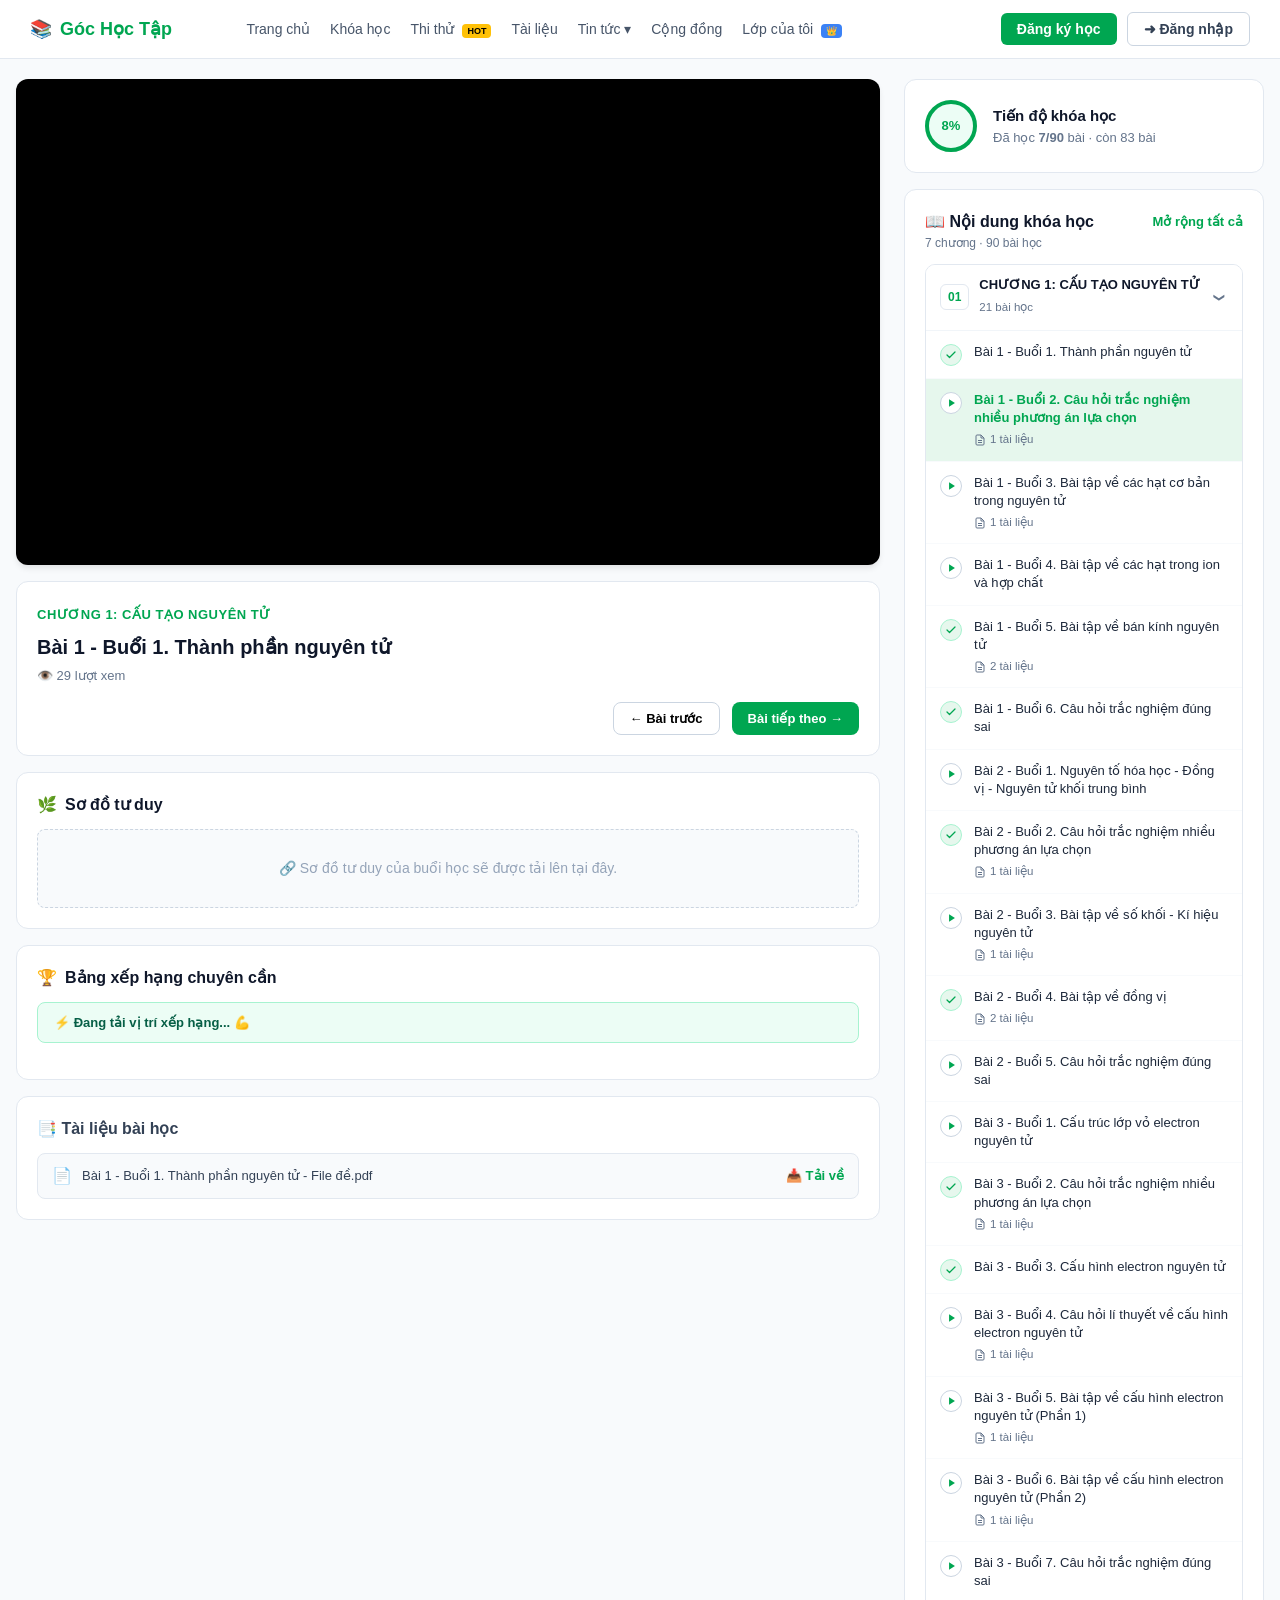
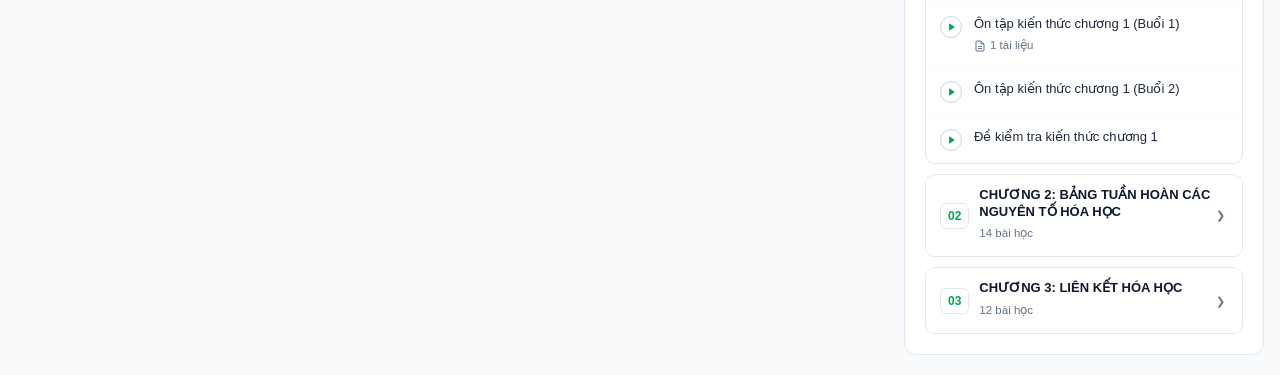
==== index.html @ cf43c058 "Update index.html" ====
<!DOCTYPE html>
<html lang="vi">
<head>
    <meta charset="UTF-8">
    <meta name="viewport" content="width=device-width, initial-scale=1.0">
    <title>Góc Học Tập Cá Nhân</title>
    <link rel="stylesheet" href="style.css">
</head>
<body>

    <!-- Header Navbar -->
    <header class="navbar">
        <div class="logo">
            <span class="logo-icon">📚</span>
            <span class="logo-text">Góc Học Tập</span>
            <span id="admin-badge" class="badge badge-hot" style="display: none; margin-left: 8px;">ADMIN</span>
        </div>

        <nav class="nav-links">
            <a href="#">Trang chủ</a>
            <a href="#">Khóa học</a>
            <a href="#" class="has-badge">Thi thử <span class="badge badge-hot">HOT</span></a>
            <a href="#">Tài liệu</a>
            <a href="#">Tin tức ▾</a>
            <a href="#">Cộng đồng</a>
            <a href="#" class="has-badge">Lớp của tôi <span class="badge badge-vip">👑</span></a>
        </nav>

        <div id="user-display" style="font-weight: bold; color: #00a651; margin-right: 10px;"></div>

        <div id="auth-btns" class="auth-buttons">
            <button class="btn btn-primary" onclick="openModal('register')">Đăng ký học</button>
            <button class="btn btn-outline" onclick="openModal('login')">➜ Đăng nhập</button>
        </div>
        <button id="logout-btn" class="btn btn-outline" style="display: none;" onclick="logout()">Đăng xuất</button>
    </header>

    <!-- Main Content Layout -->
    <main class="course-container">
        <!-- Cột Trái: Video, Sơ Đồ Tư Duy & Bảng Xếp Hạng -->
        <section class="left-content">
            <div class="video-wrapper">
                <iframe id="main-player" 
                        src="https://www.youtube.com/embed/rBUEpdM8z9k?enablejsapi=1" 
                        frameborder="0" 
                        allow="accelerometer; autoplay; clipboard-write; encrypted-media; gyroscope; picture-in-picture" 
                        allowfullscreen>
                </iframe>
            </div>

            <div class="lesson-header">
                <span class="chapter-tag" id="chapter-tag">CHƯƠNG 1: CẤU TẠO NGUYÊN TỬ</span>
                <h1 id="video-title">Bài 1 - Buổi 1. Thành phần nguyên tử</h1>
                <p class="view-count">👁️ 29 lượt xem</p>
                
                <div class="nav-buttons">
                    <button class="btn-nav btn-prev" onclick="prevLesson()">← Bài trước</button>
                    <button class="btn-nav btn-next" onclick="nextLesson()">Bài tiếp theo →</button>
                </div>
            </div>

            <!-- Khung Sơ Đồ Tư Duy -->
            <div class="card-section">
                <div class="card-title"><span class="icon">🌿</span> Sơ đồ tư duy</div>
                <div class="mindmap-placeholder">
                    <span class="node-icon">🔗</span> Sơ đồ tư duy của buổi học sẽ được tải lên tại đây.
                </div>
            </div>

            <!-- Khung Bảng Xếp Hạng Chuyên Cần -->
            <div class="card-section">
                <div class="card-title"><span class="icon">🏆</span> Bảng xếp hạng chuyên cần</div>
                
                <div class="user-rank-banner">
                    <span class="lightning">⚡</span> <span id="my-rank-text">Đang tải vị trí xếp hạng...</span> 💪
                </div>

                <div id="leaderboard-list" class="leaderboard-list">
                    <!-- Danh sách xếp hạng render động từ Firestore -->
                </div>
            </div>

            <!-- Khung Tài Liệu Bài Học -->
            <div class="document-card">
                <h3>📑 Tài liệu bài học</h3>
                <div class="doc-item">
                    <span class="doc-icon">📄</span>
                    <span id="doc-title" class="doc-name">Bài 1 - Buổi 1. Thành phần nguyên tử - File đề.pdf</span>
                    <a id="doc-link" href="#" class="btn-download" download>📥 Tải về</a>
                </div>
            </div>
        </section>

        <!-- Cột Phải: Tiến Độ & Nội Dung Khóa Học -->
        <aside class="right-sidebar">
            <div class="progress-card">
                <div class="circle-progress">
                    <span>8%</span>
                </div>
                <div class="progress-info">
                    <h4>Tiến độ khóa học</h4>
                    <p>Đã học <strong>7/90</strong> bài · còn 83 bài</p>
                </div>
            </div>

            <div class="playlist-card">
                <div class="playlist-header">
                    <h3>📖 Nội dung khóa học</h3>
                    <a href="#" class="expand-all">Mở rộng tất cả</a>
                </div>
                <span class="sub-info">7 chương · 90 bài học</span>

                <!-- CHƯƠNG 1 -->
                <details class="chapter-accordion" open>
                    <summary class="chapter-header">
                        <div class="chapter-badge">01</div>
                        <div class="chapter-info">
                            <h4>CHƯƠNG 1: CẤU TẠO NGUYÊN TỬ</h4>
                            <span>21 bài học</span>
                        </div>
                        <span class="arrow-icon"></span>
                    </summary>
                    <ul class="lesson-list">
                        <!-- Bài 1 -->
                        <li class="lesson-item completed" onclick="changeVideo('rBUEpdM8z9k', 'Bài 1 - Buổi 1. Thành phần nguyên tử', 'CHƯƠNG 1: CẤU TẠO NGUYÊN TỬ', 'tai-lieu-bai-1.pdf', this, 0)">
                            <div class="status-icon completed">
                                <svg viewBox="0 0 24 24" fill="none" stroke="currentColor" stroke-width="2.5" stroke-linecap="round" stroke-linejoin="round"><polyline points="20 6 9 17 4 12"></polyline></svg>
                            </div>
                            <div class="lesson-text">
                                <p class="lesson-title">Bài 1 - Buổi 1. Thành phần nguyên tử</p>
                            </div>
                        </li>

                        <li class="lesson-item active" onclick="changeVideo('ID_YOUTUBE_BAI_1_2', 'Bài 1 - Buổi 2. Câu hỏi trắc nghiệm nhiều phương án lựa chọn', 'CHƯƠNG 1: CẤU TẠO NGUYÊN TỬ', 'tai-lieu-bai-1-2.pdf', this, 1)">
                            <div class="status-icon play">
                                <svg viewBox="0 0 24 24" fill="currentColor"><polygon points="5,3 19,12 5,21"></polygon></svg>
                            </div>
                            <div class="lesson-text">
                                <p class="lesson-title">Bài 1 - Buổi 2. Câu hỏi trắc nghiệm nhiều phương án lựa chọn</p>
                                <span class="doc-count"><svg viewBox="0 0 24 24" fill="none" stroke="currentColor" stroke-width="2"><path d="M14 2H6a2 2 0 0 0-2 2v16a2 2 0 0 0 2 2h12a2 2 0 0 0 2-2V8z"></path><polyline points="14 2 14 8 20 8"></polyline><line x1="16" y1="13" x2="8" y2="13"></line><line x1="16" y1="17" x2="8" y2="17"></line></svg> 1 tài liệu</span>
                            </div>
                        </li>

                        <li class="lesson-item" onclick="changeVideo('ID_YOUTUBE_BAI_1_3', 'Bài 1 - Buổi 3. Bài tập về các hạt cơ bản trong nguyên tử', 'CHƯƠNG 1: CẤU TẠO NGUYÊN TỬ', 'tai-lieu-bai-1-3.pdf', this, 2)">
                            <div class="status-icon play">
                                <svg viewBox="0 0 24 24" fill="currentColor"><polygon points="5,3 19,12 5,21"></polygon></svg>
                            </div>
                            <div class="lesson-text">
                                <p class="lesson-title">Bài 1 - Buổi 3. Bài tập về các hạt cơ bản trong nguyên tử</p>
                                <span class="doc-count"><svg viewBox="0 0 24 24" fill="none" stroke="currentColor" stroke-width="2"><path d="M14 2H6a2 2 0 0 0-2 2v16a2 2 0 0 0 2 2h12a2 2 0 0 0 2-2V8z"></path><polyline points="14 2 14 8 20 8"></polyline><line x1="16" y1="13" x2="8" y2="13"></line><line x1="16" y1="17" x2="8" y2="17"></line></svg> 1 tài liệu</span>
                            </div>
                        </li>

                        <li class="lesson-item" onclick="changeVideo('ID_YOUTUBE_BAI_1_4', 'Bài 1 - Buổi 4. Bài tập về các hạt trong ion và hợp chất', 'CHƯƠNG 1: CẤU TẠO NGUYÊN TỬ', 'tai-lieu-bai-1-4.pdf', this, 3)">
                            <div class="status-icon play">
                                <svg viewBox="0 0 24 24" fill="currentColor"><polygon points="5,3 19,12 5,21"></polygon></svg>
                            </div>
                            <div class="lesson-text">
                                <p class="lesson-title">Bài 1 - Buổi 4. Bài tập về các hạt trong ion và hợp chất</p>
                            </div>
                        </li>

                        <li class="lesson-item completed" onclick="changeVideo('ID_YOUTUBE_BAI_1_5', 'Bài 1 - Buổi 5. Bài tập về bán kính nguyên tử', 'CHƯƠNG 1: CẤU TẠO NGUYÊN TỬ', 'tai-lieu-bai-1-5.pdf', this, 4)">
                            <div class="status-icon completed">
                                <svg viewBox="0 0 24 24" fill="none" stroke="currentColor" stroke-width="2.5" stroke-linecap="round" stroke-linejoin="round"><polyline points="20 6 9 17 4 12"></polyline></svg>
                            </div>
                            <div class="lesson-text">
                                <p class="lesson-title">Bài 1 - Buổi 5. Bài tập về bán kính nguyên tử</p>
                                <span class="doc-count"><svg viewBox="0 0 24 24" fill="none" stroke="currentColor" stroke-width="2"><path d="M14 2H6a2 2 0 0 0-2 2v16a2 2 0 0 0 2 2h12a2 2 0 0 0 2-2V8z"></path><polyline points="14 2 14 8 20 8"></polyline><line x1="16" y1="13" x2="8" y2="13"></line><line x1="16" y1="17" x2="8" y2="17"></line></svg> 2 tài liệu</span>
                            </div>
                        </li>

                        <li class="lesson-item completed" onclick="changeVideo('ID_YOUTUBE_BAI_1_6', 'Bài 1 - Buổi 6. Câu hỏi trắc nghiệm đúng sai', 'CHƯƠNG 1: CẤU TẠO NGUYÊN TỬ', 'tai-lieu-bai-1-6.pdf', this, 5)">
                            <div class="status-icon completed">
                                <svg viewBox="0 0 24 24" fill="none" stroke="currentColor" stroke-width="2.5" stroke-linecap="round" stroke-linejoin="round"><polyline points="20 6 9 17 4 12"></polyline></svg>
                            </div>
                            <div class="lesson-text">
                                <p class="lesson-title">Bài 1 - Buổi 6. Câu hỏi trắc nghiệm đúng sai</p>
                            </div>
                        </li>

                        <!-- Bài 2 -->
                        <li class="lesson-item" onclick="changeVideo('ID_YOUTUBE_BAI_2_1', 'Bài 2 - Buổi 1. Nguyên tố hóa học - Đồng vị - Nguyên tử khối trung bình', 'CHƯƠNG 1: CẤU TẠO NGUYÊN TỬ', 'tai-lieu-bai-2-1.pdf', this, 6)">
                            <div class="status-icon play">
                                <svg viewBox="0 0 24 24" fill="currentColor"><polygon points="5,3 19,12 5,21"></polygon></svg>
                            </div>
                            <div class="lesson-text">
                                <p class="lesson-title">Bài 2 - Buổi 1. Nguyên tố hóa học - Đồng vị - Nguyên tử khối trung bình</p>
                            </div>
                        </li>

                        <li class="lesson-item completed" onclick="changeVideo('ID_YOUTUBE_BAI_2_2', 'Bài 2 - Buổi 2. Câu hỏi trắc nghiệm nhiều phương án lựa chọn', 'CHƯƠNG 1: CẤU TẠO NGUYÊN TỬ', 'tai-lieu-bai-2-2.pdf', this, 7)">
                            <div class="status-icon completed">
                                <svg viewBox="0 0 24 24" fill="none" stroke="currentColor" stroke-width="2.5" stroke-linecap="round" stroke-linejoin="round"><polyline points="20 6 9 17 4 12"></polyline></svg>
                            </div>
                            <div class="lesson-text">
                                <p class="lesson-title">Bài 2 - Buổi 2. Câu hỏi trắc nghiệm nhiều phương án lựa chọn</p>
                                <span class="doc-count"><svg viewBox="0 0 24 24" fill="none" stroke="currentColor" stroke-width="2"><path d="M14 2H6a2 2 0 0 0-2 2v16a2 2 0 0 0 2 2h12a2 2 0 0 0 2-2V8z"></path><polyline points="14 2 14 8 20 8"></polyline><line x1="16" y1="13" x2="8" y2="13"></line><line x1="16" y1="17" x2="8" y2="17"></line></svg> 1 tài liệu</span>
                            </div>
                        </li>

                        <li class="lesson-item" onclick="changeVideo('ID_YOUTUBE_BAI_2_3', 'Bài 2 - Buổi 3. Bài tập về số khối - Kí hiệu nguyên tử', 'CHƯƠNG 1: CẤU TẠO NGUYÊN TỬ', 'tai-lieu-bai-2-3.pdf', this, 8)">
                            <div class="status-icon play">
                                <svg viewBox="0 0 24 24" fill="currentColor"><polygon points="5,3 19,12 5,21"></polygon></svg>
                            </div>
                            <div class="lesson-text">
                                <p class="lesson-title">Bài 2 - Buổi 3. Bài tập về số khối - Kí hiệu nguyên tử</p>
                                <span class="doc-count"><svg viewBox="0 0 24 24" fill="none" stroke="currentColor" stroke-width="2"><path d="M14 2H6a2 2 0 0 0-2 2v16a2 2 0 0 0 2 2h12a2 2 0 0 0 2-2V8z"></path><polyline points="14 2 14 8 20 8"></polyline><line x1="16" y1="13" x2="8" y2="13"></line><line x1="16" y1="17" x2="8" y2="17"></line></svg> 1 tài liệu</span>
                            </div>
                        </li>

                        <li class="lesson-item completed" onclick="changeVideo('ID_YOUTUBE_BAI_2_4', 'Bài 2 - Buổi 4. Bài tập về đồng vị', 'CHƯƠNG 1: CẤU TẠO NGUYÊN TỬ', 'tai-lieu-bai-2-4.pdf', this, 9)">
                            <div class="status-icon completed">
                                <svg viewBox="0 0 24 24" fill="none" stroke="currentColor" stroke-width="2.5" stroke-linecap="round" stroke-linejoin="round"><polyline points="20 6 9 17 4 12"></polyline></svg>
                            </div>
                            <div class="lesson-text">
                                <p class="lesson-title">Bài 2 - Buổi 4. Bài tập về đồng vị</p>
                                <span class="doc-count"><svg viewBox="0 0 24 24" fill="none" stroke="currentColor" stroke-width="2"><path d="M14 2H6a2 2 0 0 0-2 2v16a2 2 0 0 0 2 2h12a2 2 0 0 0 2-2V8z"></path><polyline points="14 2 14 8 20 8"></polyline><line x1="16" y1="13" x2="8" y2="13"></line><line x1="16" y1="17" x2="8" y2="17"></line></svg> 2 tài liệu</span>
                            </div>
                        </li>

                        <li class="lesson-item" onclick="changeVideo('ID_YOUTUBE_BAI_2_5', 'Bài 2 - Buổi 5. Câu hỏi trắc nghiệm đúng sai', 'CHƯƠNG 1: CẤU TẠO NGUYÊN TỬ', 'tai-lieu-bai-2-5.pdf', this, 10)">
                            <div class="status-icon play">
                                <svg viewBox="0 0 24 24" fill="currentColor"><polygon points="5,3 19,12 5,21"></polygon></svg>
                            </div>
                            <div class="lesson-text">
                                <p class="lesson-title">Bài 2 - Buổi 5. Câu hỏi trắc nghiệm đúng sai</p>
                            </div>
                        </li>

                        <!-- Bài 3 -->
                        <li class="lesson-item" onclick="changeVideo('ID_YOUTUBE_BAI_3_1', 'Bài 3 - Buổi 1. Cấu trúc lớp vỏ electron nguyên tử', 'CHƯƠNG 1: CẤU TẠO NGUYÊN TỬ', 'tai-lieu-bai-3-1.pdf', this, 11)">
                            <div class="status-icon play">
                                <svg viewBox="0 0 24 24" fill="currentColor"><polygon points="5,3 19,12 5,21"></polygon></svg>
                            </div>
                            <div class="lesson-text">
                                <p class="lesson-title">Bài 3 - Buổi 1. Cấu trúc lớp vỏ electron nguyên tử</p>
                            </div>
                        </li>

                        <li class="lesson-item completed" onclick="changeVideo('ID_YOUTUBE_BAI_3_2', 'Bài 3 - Buổi 2. Câu hỏi trắc nghiệm nhiều phương án lựa chọn', 'CHƯƠNG 1: CẤU TẠO NGUYÊN TỬ', 'tai-lieu-bai-3-2.pdf', this, 12)">
                            <div class="status-icon completed">
                                <svg viewBox="0 0 24 24" fill="none" stroke="currentColor" stroke-width="2.5" stroke-linecap="round" stroke-linejoin="round"><polyline points="20 6 9 17 4 12"></polyline></svg>
                            </div>
                            <div class="lesson-text">
                                <p class="lesson-title">Bài 3 - Buổi 2. Câu hỏi trắc nghiệm nhiều phương án lựa chọn</p>
                                <span class="doc-count"><svg viewBox="0 0 24 24" fill="none" stroke="currentColor" stroke-width="2"><path d="M14 2H6a2 2 0 0 0-2 2v16a2 2 0 0 0 2 2h12a2 2 0 0 0 2-2V8z"></path><polyline points="14 2 14 8 20 8"></polyline><line x1="16" y1="13" x2="8" y2="13"></line><line x1="16" y1="17" x2="8" y2="17"></line></svg> 1 tài liệu</span>
                            </div>
                        </li>

                        <li class="lesson-item completed" onclick="changeVideo('ID_YOUTUBE_BAI_3_3', 'Bài 3 - Buổi 3. Cấu hình electron nguyên tử', 'CHƯƠNG 1: CẤU TẠO NGUYÊN TỬ', 'tai-lieu-bai-3-3.pdf', this, 13)">
                            <div class="status-icon completed">
                                <svg viewBox="0 0 24 24" fill="none" stroke="currentColor" stroke-width="2.5" stroke-linecap="round" stroke-linejoin="round"><polyline points="20 6 9 17 4 12"></polyline></svg>
                            </div>
                            <div class="lesson-text">
                                <p class="lesson-title">Bài 3 - Buổi 3. Cấu hình electron nguyên tử</p>
                            </div>
                        </li>

                        <li class="lesson-item" onclick="changeVideo('ID_YOUTUBE_BAI_3_4', 'Bài 3 - Buổi 4. Câu hỏi lí thuyết về cấu hình electron nguyên tử', 'CHƯƠNG 1: CẤU TẠO NGUYÊN TỬ', 'tai-lieu-bai-3-4.pdf', this, 14)">
                            <div class="status-icon play">
                                <svg viewBox="0 0 24 24" fill="currentColor"><polygon points="5,3 19,12 5,21"></polygon></svg>
                            </div>
                            <div class="lesson-text">
                                <p class="lesson-title">Bài 3 - Buổi 4. Câu hỏi lí thuyết về cấu hình electron nguyên tử</p>
                                <span class="doc-count"><svg viewBox="0 0 24 24" fill="none" stroke="currentColor" stroke-width="2"><path d="M14 2H6a2 2 0 0 0-2 2v16a2 2 0 0 0 2 2h12a2 2 0 0 0 2-2V8z"></path><polyline points="14 2 14 8 20 8"></polyline><line x1="16" y1="13" x2="8" y2="13"></line><line x1="16" y1="17" x2="8" y2="17"></line></svg> 1 tài liệu</span>
                            </div>
                        </li>

                        <li class="lesson-item" onclick="changeVideo('ID_YOUTUBE_BAI_3_5', 'Bài 3 - Buổi 5. Bài tập về cấu hình electron nguyên tử (Phần 1)', 'CHƯƠNG 1: CẤU TẠO NGUYÊN TỬ', 'tai-lieu-bai-3-5.pdf', this, 15)">
                            <div class="status-icon play">
                                <svg viewBox="0 0 24 24" fill="currentColor"><polygon points="5,3 19,12 5,21"></polygon></svg>
                            </div>
                            <div class="lesson-text">
                                <p class="lesson-title">Bài 3 - Buổi 5. Bài tập về cấu hình electron nguyên tử (Phần 1)</p>
                                <span class="doc-count"><svg viewBox="0 0 24 24" fill="none" stroke="currentColor" stroke-width="2"><path d="M14 2H6a2 2 0 0 0-2 2v16a2 2 0 0 0 2 2h12a2 2 0 0 0 2-2V8z"></path><polyline points="14 2 14 8 20 8"></polyline><line x1="16" y1="13" x2="8" y2="13"></line><line x1="16" y1="17" x2="8" y2="17"></line></svg> 1 tài liệu</span>
                            </div>
                        </li>

                        <li class="lesson-item" onclick="changeVideo('ID_YOUTUBE_BAI_3_6', 'Bài 3 - Buổi 6. Bài tập về cấu hình electron nguyên tử (Phần 2)', 'CHƯƠNG 1: CẤU TẠO NGUYÊN TỬ', 'tai-lieu-bai-3-6.pdf', this, 16)">
                            <div class="status-icon play">
                                <svg viewBox="0 0 24 24" fill="currentColor"><polygon points="5,3 19,12 5,21"></polygon></svg>
                            </div>
                            <div class="lesson-text">
                                <p class="lesson-title">Bài 3 - Buổi 6. Bài tập về cấu hình electron nguyên tử (Phần 2)</p>
                                <span class="doc-count"><svg viewBox="0 0 24 24" fill="none" stroke="currentColor" stroke-width="2"><path d="M14 2H6a2 2 0 0 0-2 2v16a2 2 0 0 0 2 2h12a2 2 0 0 0 2-2V8z"></path><polyline points="14 2 14 8 20 8"></polyline><line x1="16" y1="13" x2="8" y2="13"></line><line x1="16" y1="17" x2="8" y2="17"></line></svg> 1 tài liệu</span>
                            </div>
                        </li>

                        <li class="lesson-item" onclick="changeVideo('ID_YOUTUBE_BAI_3_7', 'Bài 3 - Buổi 7. Câu hỏi trắc nghiệm đúng sai', 'CHƯƠNG 1: CẤU TẠO NGUYÊN TỬ', 'tai-lieu-bai-3-7.pdf', this, 17)">
                            <div class="status-icon play">
                                <svg viewBox="0 0 24 24" fill="currentColor"><polygon points="5,3 19,12 5,21"></polygon></svg>
                            </div>
                            <div class="lesson-text">
                                <p class="lesson-title">Bài 3 - Buổi 7. Câu hỏi trắc nghiệm đúng sai</p>
                            </div>
                        </li>

                        <!-- Ôn tập & Kiểm tra -->
                        <li class="lesson-item" onclick="changeVideo('ID_YOUTUBE_ON_TAP_1', 'Ôn tập kiến thức chương 1 (Buổi 1)', 'CHƯƠNG 1: CẤU TẠO NGUYÊN TỬ', 'tai-lieu-on-tap-1.pdf', this, 18)">
                            <div class="status-icon play">
                                <svg viewBox="0 0 24 24" fill="currentColor"><polygon points="5,3 19,12 5,21"></polygon></svg>
                            </div>
                            <div class="lesson-text">
                                <p class="lesson-title">Ôn tập kiến thức chương 1 (Buổi 1)</p>
                                <span class="doc-count"><svg viewBox="0 0 24 24" fill="none" stroke="currentColor" stroke-width="2"><path d="M14 2H6a2 2 0 0 0-2 2v16a2 2 0 0 0 2 2h12a2 2 0 0 0 2-2V8z"></path><polyline points="14 2 14 8 20 8"></polyline><line x1="16" y1="13" x2="8" y2="13"></line><line x1="16" y1="17" x2="8" y2="17"></line></svg> 1 tài liệu</span>
                            </div>
                        </li>

                        <li class="lesson-item" onclick="changeVideo('ID_YOUTUBE_ON_TAP_2', 'Ôn tập kiến thức chương 1 (Buổi 2)', 'CHƯƠNG 1: CẤU TẠO NGUYÊN TỬ', 'tai-lieu-on-tap-2.pdf', this, 19)">
                            <div class="status-icon play">
                                <svg viewBox="0 0 24 24" fill="currentColor"><polygon points="5,3 19,12 5,21"></polygon></svg>
                            </div>
                            <div class="lesson-text">
                                <p class="lesson-title">Ôn tập kiến thức chương 1 (Buổi 2)</p>
                            </div>
                        </li>

                        <li class="lesson-item" onclick="changeVideo('ID_YOUTUBE_KIEM_TRA_1', 'Đề kiểm tra kiến thức chương 1', 'CHƯƠNG 1: CẤU TẠO NGUYÊN TỬ', 'tai-lieu-kiem-tra-1.pdf', this, 20)">
                            <div class="status-icon play">
                                <svg viewBox="0 0 24 24" fill="currentColor"><polygon points="5,3 19,12 5,21"></polygon></svg>
                            </div>
                            <div class="lesson-text">
                                <p class="lesson-title">Đề kiểm tra kiến thức chương 1</p>
                            </div>
                        </li>
                    </ul>
                </details>

                <!-- CHƯƠNG 2 -->
                <details class="chapter-accordion">
                    <summary class="chapter-header">
                        <div class="chapter-badge">02</div>
                        <div class="chapter-info">
                            <h4>CHƯƠNG 2: BẢNG TUẦN HOÀN CÁC NGUYÊN TỐ HÓA HỌC</h4>
                            <span>14 bài học</span>
                        </div>
                        <span class="arrow-icon"></span>
                    </summary>
                </details>

                <!-- CHƯƠNG 3 -->
                <details class="chapter-accordion">
                    <summary class="chapter-header">
                        <div class="chapter-badge">03</div>
                        <div class="chapter-info">
                            <h4>CHƯƠNG 3: LIÊN KẾT HÓA HỌC</h4>
                            <span>12 bài học</span>
                        </div>
                        <span class="arrow-icon"></span>
                    </summary>
                </details>
            </div>
        </aside>
    </main>

    <!-- Modal Đăng nhập / Đăng ký -->
    <div id="authModal" class="modal-overlay" onclick="closeModalOnOverlay(event)">
        <div class="modal-box">
            <span class="close-btn" onclick="closeModal()">&times;</span>
            <div class="auth-header">
                <h2 id="modal-title">Tài khoản học tập</h2>
            </div>
            <div class="tab-header">
                <button id="tab-login-btn" class="tab-btn active" onclick="switchTab('login')">Đăng nhập</button>
                <button id="tab-register-btn" class="tab-btn" onclick="switchTab('register')">Đăng ký</button>
            </div>

            <!-- Form Đăng nhập -->
            <form id="login-form" class="auth-form" onsubmit="handleAuth(event, 'login')">
                <div class="form-group">
                    <label>Email</label>
                    <input type="email" id="login-email" required placeholder="nhapemail@gmail.com">
                </div>
                <div class="form-group">
                    <label>Mật khẩu</label>
                    <input type="password" id="login-pass" required placeholder="••••••••">
                </div>
                <button type="submit" class="submit-btn green-btn">Đăng nhập</button>

                <div class="divider"><span>hoặc</span></div>
                <button type="button" class="google-btn" onclick="loginWithGoogle()">
                    <img src="https://www.gstatic.com/firebasejs/ui/2.0.0/images/auth/google.svg" alt="Google">
                    Đăng nhập bằng Google
                </button>
            </form>

            <!-- Form Đăng ký -->
            <form id="register-form" class="auth-form hidden" onsubmit="handleAuth(event, 'register')">
                <div class="form-group">
                    <label>Họ và tên</label>
                    <input type="text" id="register-fullname" required placeholder="Nguyễn Văn A">
                </div>
                <div class="form-group">
                    <label>Email</label>
                    <input type="email" id="register-email" required placeholder="email@gmail.com">
                </div>
                <div class="form-group">
                    <label>Mật khẩu</label>
                    <input type="password" id="register-pass" minlength="6" required placeholder="Tạo mật khẩu">
                </div>
                <button type="submit" class="submit-btn green-btn">Tạo tài khoản</button>

                <div class="divider"><span>hoặc</span></div>
                <button type="button" class="google-btn" onclick="loginWithGoogle()">
                    <img src="https://www.gstatic.com/firebasejs/ui/2.0.0/images/auth/google.svg" alt="Google">
                    Đăng ký bằng Google
                </button>
            </form>
        </div>
    </div>

    <script type="module" src="script.js"></script>
</body>
</html>
---- style.css ----
/* ==========================================
   RESET & BASE STYLES
   ========================================== */
* {
    box-sizing: border-box;
    margin: 0;
    padding: 0;
}

body {
    font-family: -apple-system, BlinkMacSystemFont, "Segoe UI", Roboto, "Helvetica Neue", Arial, sans-serif;
    background-color: #f8fafc;
    color: #334155;
    line-height: 1.5;
}

/* ==========================================
   NAVBAR (THANH ĐIỀU HƯỚNG)
   ========================================== */
.navbar {
    display: flex;
    justify-content: space-between;
    align-items: center;
    background-color: #ffffff;
    padding: 12px 30px;
    border-bottom: 1px solid #e2e8f0;
    position: sticky;
    top: 0;
    z-index: 100;
}

.logo {
    display: flex;
    align-items: center;
    gap: 8px;
    font-weight: 700;
    font-size: 18px;
    color: #00a651;
    text-decoration: none;
}

.nav-links {
    display: flex;
    align-items: center;
    gap: 20px;
}

.nav-links a {
    text-decoration: none;
    color: #475569;
    font-size: 14px;
    font-weight: 500;
    transition: color 0.2s;
}

.nav-links a:hover {
    color: #00a651;
}

.badge {
    font-size: 9px;
    padding: 2px 5px;
    border-radius: 4px;
    font-weight: 700;
    margin-left: 4px;
}

.badge-hot {
    background-color: #ffc107;
    color: #000000;
}

.badge-vip {
    background-color: #3b82f6;
    color: #ffffff;
}

.auth-buttons {
    display: flex;
    align-items: center;
    gap: 10px;
}

.user-display-text {
    font-size: 14px;
    font-weight: 600;
    color: #00a651;
    margin-right: 8px;
}

.btn {
    padding: 8px 16px;
    border-radius: 6px;
    font-weight: 600;
    font-size: 14px;
    cursor: pointer;
    transition: all 0.2s ease;
}

.btn-primary {
    background: #00a651;
    color: #ffffff;
    border: none;
}

.btn-primary:hover {
    background: #008d44;
}

.btn-outline {
    background: transparent;
    border: 1px solid #cbd5e1;
    color: #334155;
}

.btn-outline:hover {
    background: #f1f5f9;
}

/* ==========================================
   LAYOUT CONTAINER
   ========================================== */
.course-container {
    display: flex;
    gap: 24px;
    max-width: 1280px;
    margin: 20px auto;
    padding: 0 16px;
}

.left-content {
    flex: 1;
    min-width: 0;
}

.right-sidebar {
    width: 360px;
    flex-shrink: 0;
    display: flex;
    flex-direction: column;
    gap: 16px;
}

/* ==========================================
   VIDEO PLAYER & HEADER BÀI HỌC
   ========================================== */
.video-wrapper {
    position: relative;
    width: 100%;
    padding-bottom: 56.25%; /* Tỷ lệ 16:9 chuẩn HD */
    border-radius: 12px;
    overflow: hidden;
    background: #000000;
    box-shadow: 0 4px 6px -1px rgba(0, 0, 0, 0.1);
}

.video-wrapper iframe {
    position: absolute;
    top: 0;
    left: 0;
    width: 100%;
    height: 100%;
    border: none;
}

.lesson-header, 
.card-section, 
.document-card, 
.progress-card, 
.playlist-card {
    background: #ffffff;
    padding: 20px;
    border-radius: 12px;
    margin-top: 16px;
    border: 1px solid #e2e8f0;
}

.chapter-tag {
    color: #00a651;
    font-size: 13px;
    font-weight: 700;
    text-transform: uppercase;
    letter-spacing: 0.5px;
}

.lesson-header h1 {
    font-size: 20px;
    font-weight: 700;
    color: #0f172a;
    margin-top: 6px;
}

.view-count {
    font-size: 13px;
    color: #64748b;
    margin-top: 4px;
}

.nav-buttons {
    display: flex;
    justify-content: flex-end;
    gap: 12px;
    margin-top: 16px;
}

.btn-nav {
    padding: 8px 16px;
    border-radius: 8px;
    border: 1px solid #cbd5e1;
    background: #ffffff;
    cursor: pointer;
    font-weight: 600;
    font-size: 13px;
    transition: all 0.2s;
}

.btn-nav:hover {
    background: #f8fafc;
}

.btn-next {
    background: #00a651;
    color: #ffffff;
    border: none;
}

.btn-next:hover {
    background: #008d44;
}

/* ==========================================
   SƠ ĐỒ TƯ DUY & TÀI LIỆU
   ========================================== */
.card-title {
    font-weight: 700;
    font-size: 16px;
    color: #0f172a;
    display: flex;
    align-items: center;
    gap: 8px;
    margin-bottom: 12px;
}

.mindmap-placeholder {
    border: 1px dashed #cbd5e1;
    border-radius: 8px;
    padding: 28px;
    text-align: center;
    color: #94a3b8;
    font-size: 14px;
    background: #f8fafc;
}

.document-card h3 {
    font-size: 16px;
    font-weight: 700;
    margin-bottom: 12px;
}

.doc-item {
    display: flex;
    align-items: center;
    gap: 10px;
    background: #f8fafc;
    padding: 10px 14px;
    border-radius: 8px;
    border: 1px solid #e2e8f0;
}

.doc-name {
    flex: 1;
    font-size: 13px;
    font-weight: 500;
    color: #334155;
}

.btn-download {
    color: #00a651;
    text-decoration: none;
    font-size: 13px;
    font-weight: 600;
}

/* ==========================================
   BẢNG XẾP HẠNG REALTIME
   ========================================== */
.user-rank-banner {
    background: #ecfdf5;
    color: #065f46;
    padding: 10px 16px;
    border-radius: 8px;
    font-size: 13px;
    font-weight: 600;
    margin-bottom: 16px;
    border: 1px solid #a7f3d0;
}

.leaderboard-list {
    display: flex;
    flex-direction: column;
    gap: 8px;
}

.rank-item {
    display: flex;
    justify-content: space-between;
    align-items: center;
    padding: 8px 12px;
    border-radius: 8px;
    transition: background 0.2s;
}

.rank-item:hover {
    background: #f8fafc;
}

.rank-item.highlight-user {
    background: #fefce8;
    border: 1px solid #fef08a;
}

.user-info {
    display: flex;
    align-items: center;
    gap: 10px;
}

.rank-badge {
    width: 24px;
    height: 24px;
    border-radius: 50%;
    display: flex;
    align-items: center;
    justify-content: center;
    font-weight: 700;
    font-size: 12px;
}

.rank-1 { background: #eab308; color: #ffffff; }
.rank-2 { background: #94a3b8; color: #ffffff; }
.rank-3 { background: #d97706; color: #ffffff; }
.rank-badge.default { background: #f1f5f9; color: #64748b; }

.avatar-box {
    width: 32px;
    height: 32px;
    border-radius: 50%;
    display: flex;
    align-items: center;
    justify-content: center;
    font-weight: 700;
    font-size: 14px;
}

.user-name {
    font-size: 14px;
    font-weight: 600;
    color: #1e293b;
}

.you-badge {
    background: #eab308;
    color: #ffffff;
    font-size: 10px;
    padding: 2px 6px;
    border-radius: 4px;
    font-weight: 700;
    margin-left: 4px;
}

.points {
    font-weight: 700;
    color: #00a651;
    font-size: 14px;
}

/* ==========================================
   TIẾN ĐỘ HỌC TẬP & DANH SÁCH BÀI HỌC (ACCORDION)
   ========================================== */
.playlist-card, .progress-card {
    margin-top: 0;
}

.progress-card {
    display: flex;
    align-items: center;
    gap: 16px;
}

.circle-progress {
    width: 52px;
    height: 52px;
    border-radius: 50%;
    border: 4px solid #00a651;
    display: flex;
    align-items: center;
    justify-content: center;
    font-weight: bold;
    font-size: 13px;
    color: #00a651;
    background: #ecfdf5;
    flex-shrink: 0;
}

.progress-info h4 {
    font-size: 15px;
    font-weight: 700;
    color: #0f172a;
}

.progress-info p {
    font-size: 13px;
    color: #64748b;
}

.playlist-header {
    display: flex;
    justify-content: space-between;
    align-items: center;
}

.playlist-header h3 {
    font-size: 16px;
    font-weight: 700;
    color: #0f172a;
}

.expand-all {
    color: #00a651;
    font-size: 13px;
    text-decoration: none;
    font-weight: 600;
}

.sub-info {
    font-size: 12px;
    color: #64748b;
    display: block;
    margin-bottom: 12px;
}

/* Accordion Chương bài học */
.chapter-accordion {
    background: #ffffff;
    border: 1px solid #e2e8f0;
    border-radius: 10px;
    margin-top: 10px;
    overflow: hidden;
}

.chapter-accordion summary {
    list-style: none;
}

.chapter-accordion summary::-webkit-details-marker {
    display: none;
}

.chapter-header {
    display: flex;
    align-items: center;
    padding: 12px 14px;
    background: #ffffff;
    cursor: pointer;
    user-select: none;
    transition: background 0.2s;
}

.chapter-header:hover {
    background: #f8fafc;
}

.chapter-badge {
    background: #ffffff;
    border: 1px solid #e2e8f0;
    color: #00a651;
    font-weight: 700;
    font-size: 12px;
    padding: 3px 7px;
    border-radius: 6px;
    margin-right: 10px;
}

.chapter-info {
    flex: 1;
}

.chapter-info h4 {
    font-size: 13px;
    font-weight: 700;
    color: #0f172a;
    line-height: 1.3;
}

.chapter-info span {
    font-size: 11.5px;
    color: #64748b;
}

.arrow-icon {
    width: 16px;
    height: 16px;
    display: flex;
    align-items: center;
    justify-content: center;
    transition: transform 0.2s ease;
}

.arrow-icon::after {
    content: '❯';
    font-size: 11px;
    color: #64748b;
}

.chapter-accordion[open] .arrow-icon {
    transform: rotate(90deg);
}

/* Danh sách bài học bên trong Chương */
.lesson-list {
    list-style: none;
    padding: 0;
    margin: 0;
    border-top: 1px solid #f1f5f9;
}

.lesson-item {
    display: flex;
    align-items: flex-start;
    padding: 12px 14px;
    border-bottom: 1px solid #f8fafc;
    cursor: pointer;
    transition: background 0.2s ease;
}

.lesson-item:last-child {
    border-bottom: none;
}

.lesson-item:hover {
    background: #f8fafc;
}

/* Bài học đang chọn (Active) */
.lesson-item.active {
    background: #e6f7ed !important;
}

.lesson-item.active .lesson-title {
    color: #00a651;
    font-weight: 600;
}

/* Status Icon hình tròn (SVG) */
.status-icon {
    width: 22px;
    height: 22px;
    border-radius: 50%;
    display: flex;
    align-items: center;
    justify-content: center;
    margin-right: 12px;
    flex-shrink: 0;
    margin-top: 1px;
}

.status-icon.completed {
    background: #e6f7ed;
    border: 1px solid #a7f3d0;
    color: #00a651;
}

.status-icon.completed svg {
    width: 12px;
    height: 12px;
}

.status-icon.play {
    background: #ffffff;
    border: 1px solid #cbd5e1;
    color: #00a651;
}

.status-icon.play svg {
    width: 10px;
    height: 10px;
    margin-left: 1px;
}

/* Text nội dung bài học */
.lesson-text {
    display: flex;
    flex-direction: column;
    gap: 4px;
}

.lesson-title {
    font-size: 13px;
    color: #1e293b;
    line-height: 1.4;
}

.doc-count {
    font-size: 11.5px;
    color: #64748b;
    display: flex;
    align-items: center;
    gap: 4px;
}

.doc-count svg {
    width: 12px;
    height: 12px;
}

/* ==========================================
   MODAL ĐĂNG NHẬP / ĐĂNG KÝ
   ========================================== */
.modal-overlay {
    display: none;
    position: fixed;
    top: 0;
    left: 0;
    width: 100%;
    height: 100%;
    background: rgba(15, 23, 42, 0.6);
    backdrop-filter: blur(4px);
    justify-content: center;
    align-items: center;
    z-index: 9999;
}

.modal-box {
    background: #ffffff;
    padding: 32px;
    border-radius: 16px;
    width: 100%;
    max-width: 400px;
    position: relative;
    box-shadow: 0 20px 25px -5px rgba(0, 0, 0, 0.1), 0 10px 10px -5px rgba(0, 0, 0, 0.04);
    animation: modalFadeIn 0.25s ease-out;
}

@keyframes modalFadeIn {
    from { opacity: 0; transform: translateY(-12px); }
    to { opacity: 1; transform: translateY(0); }
}

.close-btn {
    position: absolute;
    top: 16px;
    right: 20px;
    font-size: 24px;
    color: #94a3b8;
    cursor: pointer;
    line-height: 1;
    transition: color 0.2s;
}

.close-btn:hover {
    color: #1e293b;
}

.auth-header h2 {
    margin: 0 0 20px 0;
    font-size: 22px;
    font-weight: 700;
    color: #0f172a;
    text-align: center;
}

/* Tab chuyển Đăng nhập / Đăng ký */
.tab-header {
    display: flex;
    background: #f1f5f9;
    padding: 4px;
    border-radius: 10px;
    margin-bottom: 24px;
}

.tab-btn {
    flex: 1;
    padding: 10px 0;
    border: none;
    background: transparent;
    font-size: 14px;
    font-weight: 600;
    color: #64748b;
    border-radius: 8px;
    cursor: pointer;
    transition: all 0.2s ease;
}

.tab-btn.active {
    background: #ffffff;
    color: #00a651;
    box-shadow: 0 1px 3px rgba(0, 0, 0, 0.1);
}

/* Form & Input */
.auth-form {
    display: flex;
    flex-direction: column;
    gap: 16px;
}

.form-group {
    display: flex;
    flex-direction: column;
    gap: 6px;
    text-align: left;
}

.form-group label {
    font-size: 13px;
    font-weight: 600;
    color: #475569;
}

.form-group input {
    width: 100%;
    padding: 11px 14px;
    border: 1px solid #cbd5e1;
    border-radius: 8px;
    font-size: 14px;
    outline: none;
    transition: border-color 0.2s, box-shadow 0.2s;
}

.form-group input:focus {
    border-color: #00a651;
    box-shadow: 0 0 0 3px rgba(0, 166, 81, 0.15);
}

.submit-btn {
    width: 100%;
    padding: 12px;
    border-radius: 8px;
    border: none;
    font-size: 15px;
    font-weight: 600;
    cursor: pointer;
    margin-top: 8px;
    transition: background 0.2s;
}

.green-btn {
    background: #00a651;
    color: #ffffff;
}

.green-btn:hover {
    background: #008d44;
}

.hidden {
    display: none !important;
}

/* ==========================================
   ĐƯỜNG KẺ PHÂN CÁCH & NÚT GOOGLE AUTH
   ========================================== */
.divider {
    display: flex;
    align-items: center;
    text-align: center;
    margin: 12px 0;
    color: #94a3b8;
    font-size: 13px;
}

.divider::before, 
.divider::after {
    content: '';
    flex: 1;
    border-bottom: 1px solid #e2e8f0;
}

.divider span {
    padding: 0 12px;
}

.google-btn {
    width: 100%;
    display: flex;
    align-items: center;
    justify-content: center;
    gap: 10px;
    background: #ffffff;
    color: #334155;
    border: 1px solid #cbd5e1;
    padding: 11px;
    border-radius: 8px;
    font-size: 14px;
    font-weight: 600;
    cursor: pointer;
    transition: background 0.2s, border-color 0.2s, box-shadow 0.2s;
}

.google-btn img {
    width: 18px;
    height: 18px;
}

.google-btn:hover {
    background: #f8fafc;
    border-color: #94a3b8;
    box-shadow: 0 1px 2px rgba(0, 0, 0, 0.05);
}

/* RESPONSIVE DESIGN (GIAO DIỆN DI ĐỘNG) */
@media (max-width: 900px) {
    .course-container {
        flex-direction: column;
    }
    .right-sidebar {
        width: 100%;
    }
}
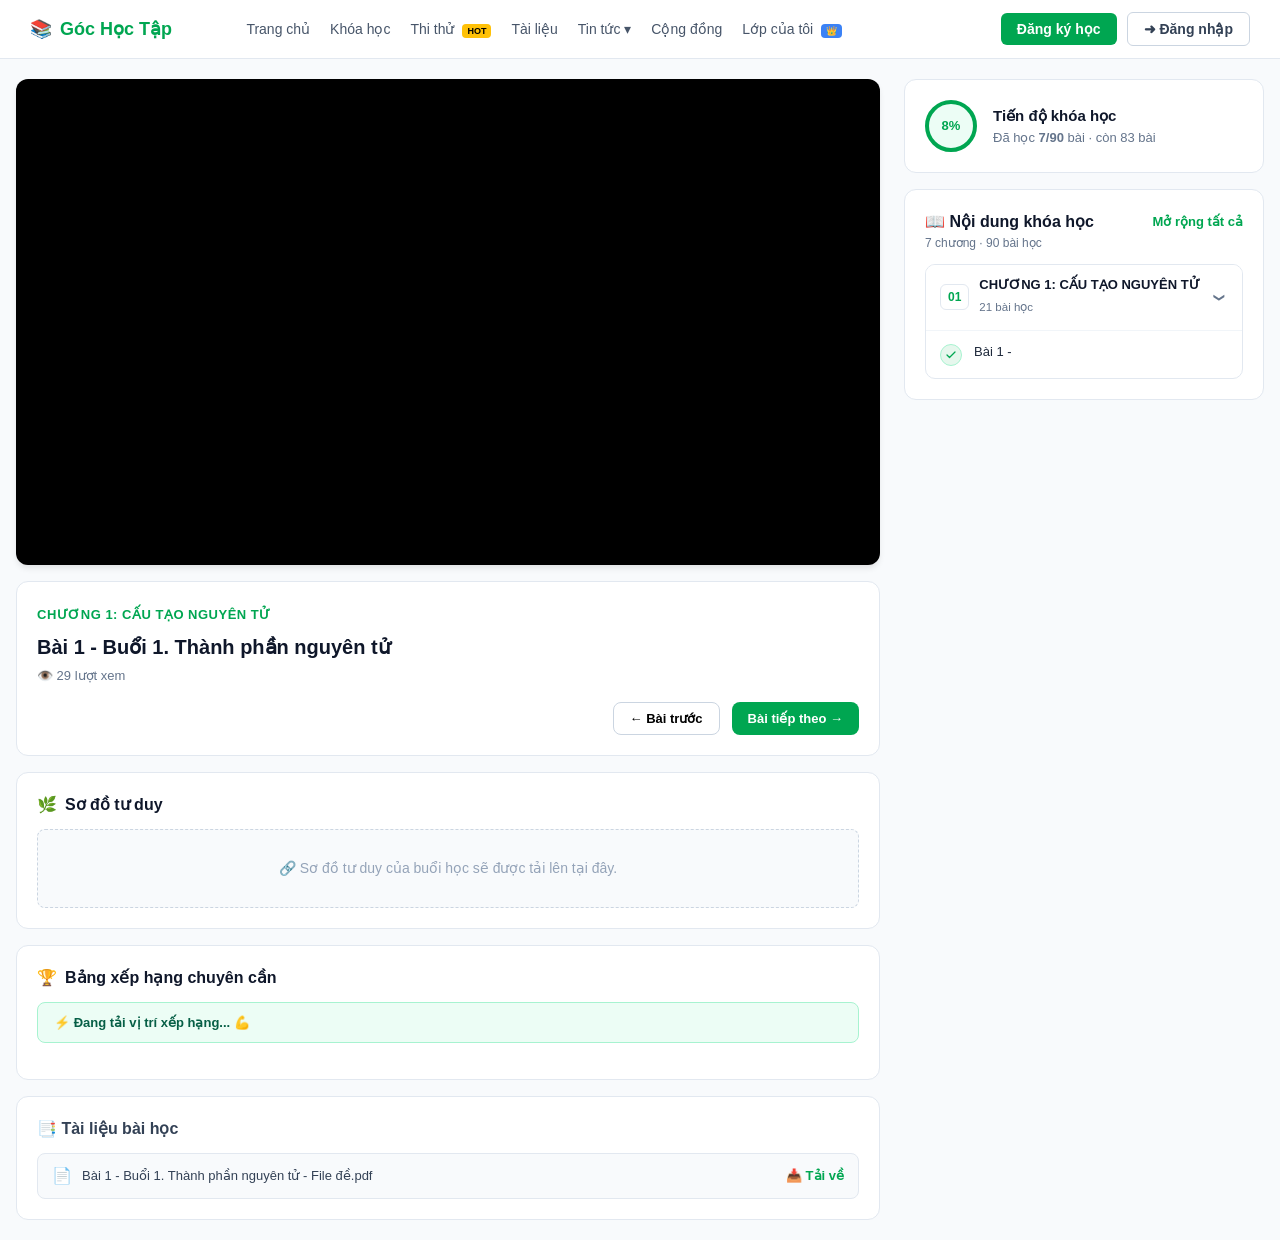
==== commit b099787b: "Update index.html" ====
--- a/index.html
+++ b/index.html
@@ -8,7 +8,6 @@
 </head>
 <body>
 
-    <!-- Header Navbar -->
     <header class="navbar">
         <div class="logo">
             <span class="logo-icon">📚</span>
@@ -35,9 +34,7 @@
         <button id="logout-btn" class="btn btn-outline" style="display: none;" onclick="logout()">Đăng xuất</button>
     </header>
 
-    <!-- Main Content Layout -->
     <main class="course-container">
-        <!-- Cột Trái: Video, Sơ Đồ Tư Duy & Bảng Xếp Hạng -->
         <section class="left-content">
             <div class="video-wrapper">
                 <iframe id="main-player" 
@@ -59,7 +56,6 @@
                 </div>
             </div>
 
-            <!-- Khung Sơ Đồ Tư Duy -->
             <div class="card-section">
                 <div class="card-title"><span class="icon">🌿</span> Sơ đồ tư duy</div>
                 <div class="mindmap-placeholder">
@@ -67,7 +63,6 @@
                 </div>
             </div>
 
-            <!-- Khung Bảng Xếp Hạng Chuyên Cần -->
             <div class="card-section">
                 <div class="card-title"><span class="icon">🏆</span> Bảng xếp hạng chuyên cần</div>
                 
@@ -76,11 +71,9 @@
                 </div>
 
                 <div id="leaderboard-list" class="leaderboard-list">
-                    <!-- Danh sách xếp hạng render động từ Firestore -->
-                </div>
+                    </div>
             </div>
 
-            <!-- Khung Tài Liệu Bài Học -->
             <div class="document-card">
                 <h3>📑 Tài liệu bài học</h3>
                 <div class="doc-item">
@@ -91,7 +84,6 @@
             </div>
         </section>
 
-        <!-- Cột Phải: Tiến Độ & Nội Dung Khóa Học -->
         <aside class="right-sidebar">
             <div class="progress-card">
                 <div class="circle-progress">
@@ -110,7 +102,6 @@
                 </div>
                 <span class="sub-info">7 chương · 90 bài học</span>
 
-                <!-- CHƯƠNG 1 -->
                 <details class="chapter-accordion" open>
                     <summary class="chapter-header">
                         <div class="chapter-badge">01</div>
@@ -121,295 +112,9 @@
                         <span class="arrow-icon"></span>
                     </summary>
                     <ul class="lesson-list">
-                        <!-- Bài 1 -->
                         <li class="lesson-item completed" onclick="changeVideo('rBUEpdM8z9k', 'Bài 1 - Buổi 1. Thành phần nguyên tử', 'CHƯƠNG 1: CẤU TẠO NGUYÊN TỬ', 'tai-lieu-bai-1.pdf', this, 0)">
                             <div class="status-icon completed">
                                 <svg viewBox="0 0 24 24" fill="none" stroke="currentColor" stroke-width="2.5" stroke-linecap="round" stroke-linejoin="round"><polyline points="20 6 9 17 4 12"></polyline></svg>
                             </div>
                             <div class="lesson-text">
-                                <p class="lesson-title">Bài 1 - Buổi 1. Thành phần nguyên tử</p>
-                            </div>
-                        </li>
-
-                        <li class="lesson-item active" onclick="changeVideo('ID_YOUTUBE_BAI_1_2', 'Bài 1 - Buổi 2. Câu hỏi trắc nghiệm nhiều phương án lựa chọn', 'CHƯƠNG 1: CẤU TẠO NGUYÊN TỬ', 'tai-lieu-bai-1-2.pdf', this, 1)">
-                            <div class="status-icon play">
-                                <svg viewBox="0 0 24 24" fill="currentColor"><polygon points="5,3 19,12 5,21"></polygon></svg>
-                            </div>
-                            <div class="lesson-text">
-                                <p class="lesson-title">Bài 1 - Buổi 2. Câu hỏi trắc nghiệm nhiều phương án lựa chọn</p>
-                                <span class="doc-count"><svg viewBox="0 0 24 24" fill="none" stroke="currentColor" stroke-width="2"><path d="M14 2H6a2 2 0 0 0-2 2v16a2 2 0 0 0 2 2h12a2 2 0 0 0 2-2V8z"></path><polyline points="14 2 14 8 20 8"></polyline><line x1="16" y1="13" x2="8" y2="13"></line><line x1="16" y1="17" x2="8" y2="17"></line></svg> 1 tài liệu</span>
-                            </div>
-                        </li>
-
-                        <li class="lesson-item" onclick="changeVideo('ID_YOUTUBE_BAI_1_3', 'Bài 1 - Buổi 3. Bài tập về các hạt cơ bản trong nguyên tử', 'CHƯƠNG 1: CẤU TẠO NGUYÊN TỬ', 'tai-lieu-bai-1-3.pdf', this, 2)">
-                            <div class="status-icon play">
-                                <svg viewBox="0 0 24 24" fill="currentColor"><polygon points="5,3 19,12 5,21"></polygon></svg>
-                            </div>
-                            <div class="lesson-text">
-                                <p class="lesson-title">Bài 1 - Buổi 3. Bài tập về các hạt cơ bản trong nguyên tử</p>
-                                <span class="doc-count"><svg viewBox="0 0 24 24" fill="none" stroke="currentColor" stroke-width="2"><path d="M14 2H6a2 2 0 0 0-2 2v16a2 2 0 0 0 2 2h12a2 2 0 0 0 2-2V8z"></path><polyline points="14 2 14 8 20 8"></polyline><line x1="16" y1="13" x2="8" y2="13"></line><line x1="16" y1="17" x2="8" y2="17"></line></svg> 1 tài liệu</span>
-                            </div>
-                        </li>
-
-                        <li class="lesson-item" onclick="changeVideo('ID_YOUTUBE_BAI_1_4', 'Bài 1 - Buổi 4. Bài tập về các hạt trong ion và hợp chất', 'CHƯƠNG 1: CẤU TẠO NGUYÊN TỬ', 'tai-lieu-bai-1-4.pdf', this, 3)">
-                            <div class="status-icon play">
-                                <svg viewBox="0 0 24 24" fill="currentColor"><polygon points="5,3 19,12 5,21"></polygon></svg>
-                            </div>
-                            <div class="lesson-text">
-                                <p class="lesson-title">Bài 1 - Buổi 4. Bài tập về các hạt trong ion và hợp chất</p>
-                            </div>
-                        </li>
-
-                        <li class="lesson-item completed" onclick="changeVideo('ID_YOUTUBE_BAI_1_5', 'Bài 1 - Buổi 5. Bài tập về bán kính nguyên tử', 'CHƯƠNG 1: CẤU TẠO NGUYÊN TỬ', 'tai-lieu-bai-1-5.pdf', this, 4)">
-                            <div class="status-icon completed">
-                                <svg viewBox="0 0 24 24" fill="none" stroke="currentColor" stroke-width="2.5" stroke-linecap="round" stroke-linejoin="round"><polyline points="20 6 9 17 4 12"></polyline></svg>
-                            </div>
-                            <div class="lesson-text">
-                                <p class="lesson-title">Bài 1 - Buổi 5. Bài tập về bán kính nguyên tử</p>
-                                <span class="doc-count"><svg viewBox="0 0 24 24" fill="none" stroke="currentColor" stroke-width="2"><path d="M14 2H6a2 2 0 0 0-2 2v16a2 2 0 0 0 2 2h12a2 2 0 0 0 2-2V8z"></path><polyline points="14 2 14 8 20 8"></polyline><line x1="16" y1="13" x2="8" y2="13"></line><line x1="16" y1="17" x2="8" y2="17"></line></svg> 2 tài liệu</span>
-                            </div>
-                        </li>
-
-                        <li class="lesson-item completed" onclick="changeVideo('ID_YOUTUBE_BAI_1_6', 'Bài 1 - Buổi 6. Câu hỏi trắc nghiệm đúng sai', 'CHƯƠNG 1: CẤU TẠO NGUYÊN TỬ', 'tai-lieu-bai-1-6.pdf', this, 5)">
-                            <div class="status-icon completed">
-                                <svg viewBox="0 0 24 24" fill="none" stroke="currentColor" stroke-width="2.5" stroke-linecap="round" stroke-linejoin="round"><polyline points="20 6 9 17 4 12"></polyline></svg>
-                            </div>
-                            <div class="lesson-text">
-                                <p class="lesson-title">Bài 1 - Buổi 6. Câu hỏi trắc nghiệm đúng sai</p>
-                            </div>
-                        </li>
-
-                        <!-- Bài 2 -->
-                        <li class="lesson-item" onclick="changeVideo('ID_YOUTUBE_BAI_2_1', 'Bài 2 - Buổi 1. Nguyên tố hóa học - Đồng vị - Nguyên tử khối trung bình', 'CHƯƠNG 1: CẤU TẠO NGUYÊN TỬ', 'tai-lieu-bai-2-1.pdf', this, 6)">
-                            <div class="status-icon play">
-                                <svg viewBox="0 0 24 24" fill="currentColor"><polygon points="5,3 19,12 5,21"></polygon></svg>
-                            </div>
-                            <div class="lesson-text">
-                                <p class="lesson-title">Bài 2 - Buổi 1. Nguyên tố hóa học - Đồng vị - Nguyên tử khối trung bình</p>
-                            </div>
-                        </li>
-
-                        <li class="lesson-item completed" onclick="changeVideo('ID_YOUTUBE_BAI_2_2', 'Bài 2 - Buổi 2. Câu hỏi trắc nghiệm nhiều phương án lựa chọn', 'CHƯƠNG 1: CẤU TẠO NGUYÊN TỬ', 'tai-lieu-bai-2-2.pdf', this, 7)">
-                            <div class="status-icon completed">
-                                <svg viewBox="0 0 24 24" fill="none" stroke="currentColor" stroke-width="2.5" stroke-linecap="round" stroke-linejoin="round"><polyline points="20 6 9 17 4 12"></polyline></svg>
-                            </div>
-                            <div class="lesson-text">
-                                <p class="lesson-title">Bài 2 - Buổi 2. Câu hỏi trắc nghiệm nhiều phương án lựa chọn</p>
-                                <span class="doc-count"><svg viewBox="0 0 24 24" fill="none" stroke="currentColor" stroke-width="2"><path d="M14 2H6a2 2 0 0 0-2 2v16a2 2 0 0 0 2 2h12a2 2 0 0 0 2-2V8z"></path><polyline points="14 2 14 8 20 8"></polyline><line x1="16" y1="13" x2="8" y2="13"></line><line x1="16" y1="17" x2="8" y2="17"></line></svg> 1 tài liệu</span>
-                            </div>
-                        </li>
-
-                        <li class="lesson-item" onclick="changeVideo('ID_YOUTUBE_BAI_2_3', 'Bài 2 - Buổi 3. Bài tập về số khối - Kí hiệu nguyên tử', 'CHƯƠNG 1: CẤU TẠO NGUYÊN TỬ', 'tai-lieu-bai-2-3.pdf', this, 8)">
-                            <div class="status-icon play">
-                                <svg viewBox="0 0 24 24" fill="currentColor"><polygon points="5,3 19,12 5,21"></polygon></svg>
-                            </div>
-                            <div class="lesson-text">
-                                <p class="lesson-title">Bài 2 - Buổi 3. Bài tập về số khối - Kí hiệu nguyên tử</p>
-                                <span class="doc-count"><svg viewBox="0 0 24 24" fill="none" stroke="currentColor" stroke-width="2"><path d="M14 2H6a2 2 0 0 0-2 2v16a2 2 0 0 0 2 2h12a2 2 0 0 0 2-2V8z"></path><polyline points="14 2 14 8 20 8"></polyline><line x1="16" y1="13" x2="8" y2="13"></line><line x1="16" y1="17" x2="8" y2="17"></line></svg> 1 tài liệu</span>
-                            </div>
-                        </li>
-
-                        <li class="lesson-item completed" onclick="changeVideo('ID_YOUTUBE_BAI_2_4', 'Bài 2 - Buổi 4. Bài tập về đồng vị', 'CHƯƠNG 1: CẤU TẠO NGUYÊN TỬ', 'tai-lieu-bai-2-4.pdf', this, 9)">
-                            <div class="status-icon completed">
-                                <svg viewBox="0 0 24 24" fill="none" stroke="currentColor" stroke-width="2.5" stroke-linecap="round" stroke-linejoin="round"><polyline points="20 6 9 17 4 12"></polyline></svg>
-                            </div>
-                            <div class="lesson-text">
-                                <p class="lesson-title">Bài 2 - Buổi 4. Bài tập về đồng vị</p>
-                                <span class="doc-count"><svg viewBox="0 0 24 24" fill="none" stroke="currentColor" stroke-width="2"><path d="M14 2H6a2 2 0 0 0-2 2v16a2 2 0 0 0 2 2h12a2 2 0 0 0 2-2V8z"></path><polyline points="14 2 14 8 20 8"></polyline><line x1="16" y1="13" x2="8" y2="13"></line><line x1="16" y1="17" x2="8" y2="17"></line></svg> 2 tài liệu</span>
-                            </div>
-                        </li>
-
-                        <li class="lesson-item" onclick="changeVideo('ID_YOUTUBE_BAI_2_5', 'Bài 2 - Buổi 5. Câu hỏi trắc nghiệm đúng sai', 'CHƯƠNG 1: CẤU TẠO NGUYÊN TỬ', 'tai-lieu-bai-2-5.pdf', this, 10)">
-                            <div class="status-icon play">
-                                <svg viewBox="0 0 24 24" fill="currentColor"><polygon points="5,3 19,12 5,21"></polygon></svg>
-                            </div>
-                            <div class="lesson-text">
-                                <p class="lesson-title">Bài 2 - Buổi 5. Câu hỏi trắc nghiệm đúng sai</p>
-                            </div>
-                        </li>
-
-                        <!-- Bài 3 -->
-                        <li class="lesson-item" onclick="changeVideo('ID_YOUTUBE_BAI_3_1', 'Bài 3 - Buổi 1. Cấu trúc lớp vỏ electron nguyên tử', 'CHƯƠNG 1: CẤU TẠO NGUYÊN TỬ', 'tai-lieu-bai-3-1.pdf', this, 11)">
-                            <div class="status-icon play">
-                                <svg viewBox="0 0 24 24" fill="currentColor"><polygon points="5,3 19,12 5,21"></polygon></svg>
-                            </div>
-                            <div class="lesson-text">
-                                <p class="lesson-title">Bài 3 - Buổi 1. Cấu trúc lớp vỏ electron nguyên tử</p>
-                            </div>
-                        </li>
-
-                        <li class="lesson-item completed" onclick="changeVideo('ID_YOUTUBE_BAI_3_2', 'Bài 3 - Buổi 2. Câu hỏi trắc nghiệm nhiều phương án lựa chọn', 'CHƯƠNG 1: CẤU TẠO NGUYÊN TỬ', 'tai-lieu-bai-3-2.pdf', this, 12)">
-                            <div class="status-icon completed">
-                                <svg viewBox="0 0 24 24" fill="none" stroke="currentColor" stroke-width="2.5" stroke-linecap="round" stroke-linejoin="round"><polyline points="20 6 9 17 4 12"></polyline></svg>
-                            </div>
-                            <div class="lesson-text">
-                                <p class="lesson-title">Bài 3 - Buổi 2. Câu hỏi trắc nghiệm nhiều phương án lựa chọn</p>
-                                <span class="doc-count"><svg viewBox="0 0 24 24" fill="none" stroke="currentColor" stroke-width="2"><path d="M14 2H6a2 2 0 0 0-2 2v16a2 2 0 0 0 2 2h12a2 2 0 0 0 2-2V8z"></path><polyline points="14 2 14 8 20 8"></polyline><line x1="16" y1="13" x2="8" y2="13"></line><line x1="16" y1="17" x2="8" y2="17"></line></svg> 1 tài liệu</span>
-                            </div>
-                        </li>
-
-                        <li class="lesson-item completed" onclick="changeVideo('ID_YOUTUBE_BAI_3_3', 'Bài 3 - Buổi 3. Cấu hình electron nguyên tử', 'CHƯƠNG 1: CẤU TẠO NGUYÊN TỬ', 'tai-lieu-bai-3-3.pdf', this, 13)">
-                            <div class="status-icon completed">
-                                <svg viewBox="0 0 24 24" fill="none" stroke="currentColor" stroke-width="2.5" stroke-linecap="round" stroke-linejoin="round"><polyline points="20 6 9 17 4 12"></polyline></svg>
-                            </div>
-                            <div class="lesson-text">
-                                <p class="lesson-title">Bài 3 - Buổi 3. Cấu hình electron nguyên tử</p>
-                            </div>
-                        </li>
-
-                        <li class="lesson-item" onclick="changeVideo('ID_YOUTUBE_BAI_3_4', 'Bài 3 - Buổi 4. Câu hỏi lí thuyết về cấu hình electron nguyên tử', 'CHƯƠNG 1: CẤU TẠO NGUYÊN TỬ', 'tai-lieu-bai-3-4.pdf', this, 14)">
-                            <div class="status-icon play">
-                                <svg viewBox="0 0 24 24" fill="currentColor"><polygon points="5,3 19,12 5,21"></polygon></svg>
-                            </div>
-                            <div class="lesson-text">
-                                <p class="lesson-title">Bài 3 - Buổi 4. Câu hỏi lí thuyết về cấu hình electron nguyên tử</p>
-                                <span class="doc-count"><svg viewBox="0 0 24 24" fill="none" stroke="currentColor" stroke-width="2"><path d="M14 2H6a2 2 0 0 0-2 2v16a2 2 0 0 0 2 2h12a2 2 0 0 0 2-2V8z"></path><polyline points="14 2 14 8 20 8"></polyline><line x1="16" y1="13" x2="8" y2="13"></line><line x1="16" y1="17" x2="8" y2="17"></line></svg> 1 tài liệu</span>
-                            </div>
-                        </li>
-
-                        <li class="lesson-item" onclick="changeVideo('ID_YOUTUBE_BAI_3_5', 'Bài 3 - Buổi 5. Bài tập về cấu hình electron nguyên tử (Phần 1)', 'CHƯƠNG 1: CẤU TẠO NGUYÊN TỬ', 'tai-lieu-bai-3-5.pdf', this, 15)">
-                            <div class="status-icon play">
-                                <svg viewBox="0 0 24 24" fill="currentColor"><polygon points="5,3 19,12 5,21"></polygon></svg>
-                            </div>
-                            <div class="lesson-text">
-                                <p class="lesson-title">Bài 3 - Buổi 5. Bài tập về cấu hình electron nguyên tử (Phần 1)</p>
-                                <span class="doc-count"><svg viewBox="0 0 24 24" fill="none" stroke="currentColor" stroke-width="2"><path d="M14 2H6a2 2 0 0 0-2 2v16a2 2 0 0 0 2 2h12a2 2 0 0 0 2-2V8z"></path><polyline points="14 2 14 8 20 8"></polyline><line x1="16" y1="13" x2="8" y2="13"></line><line x1="16" y1="17" x2="8" y2="17"></line></svg> 1 tài liệu</span>
-                            </div>
-                        </li>
-
-                        <li class="lesson-item" onclick="changeVideo('ID_YOUTUBE_BAI_3_6', 'Bài 3 - Buổi 6. Bài tập về cấu hình electron nguyên tử (Phần 2)', 'CHƯƠNG 1: CẤU TẠO NGUYÊN TỬ', 'tai-lieu-bai-3-6.pdf', this, 16)">
-                            <div class="status-icon play">
-                                <svg viewBox="0 0 24 24" fill="currentColor"><polygon points="5,3 19,12 5,21"></polygon></svg>
-                            </div>
-                            <div class="lesson-text">
-                                <p class="lesson-title">Bài 3 - Buổi 6. Bài tập về cấu hình electron nguyên tử (Phần 2)</p>
-                                <span class="doc-count"><svg viewBox="0 0 24 24" fill="none" stroke="currentColor" stroke-width="2"><path d="M14 2H6a2 2 0 0 0-2 2v16a2 2 0 0 0 2 2h12a2 2 0 0 0 2-2V8z"></path><polyline points="14 2 14 8 20 8"></polyline><line x1="16" y1="13" x2="8" y2="13"></line><line x1="16" y1="17" x2="8" y2="17"></line></svg> 1 tài liệu</span>
-                            </div>
-                        </li>
-
-                        <li class="lesson-item" onclick="changeVideo('ID_YOUTUBE_BAI_3_7', 'Bài 3 - Buổi 7. Câu hỏi trắc nghiệm đúng sai', 'CHƯƠNG 1: CẤU TẠO NGUYÊN TỬ', 'tai-lieu-bai-3-7.pdf', this, 17)">
-                            <div class="status-icon play">
-                                <svg viewBox="0 0 24 24" fill="currentColor"><polygon points="5,3 19,12 5,21"></polygon></svg>
-                            </div>
-                            <div class="lesson-text">
-                                <p class="lesson-title">Bài 3 - Buổi 7. Câu hỏi trắc nghiệm đúng sai</p>
-                            </div>
-                        </li>
-
-                        <!-- Ôn tập & Kiểm tra -->
-                        <li class="lesson-item" onclick="changeVideo('ID_YOUTUBE_ON_TAP_1', 'Ôn tập kiến thức chương 1 (Buổi 1)', 'CHƯƠNG 1: CẤU TẠO NGUYÊN TỬ', 'tai-lieu-on-tap-1.pdf', this, 18)">
-                            <div class="status-icon play">
-                                <svg viewBox="0 0 24 24" fill="currentColor"><polygon points="5,3 19,12 5,21"></polygon></svg>
-                            </div>
-                            <div class="lesson-text">
-                                <p class="lesson-title">Ôn tập kiến thức chương 1 (Buổi 1)</p>
-                                <span class="doc-count"><svg viewBox="0 0 24 24" fill="none" stroke="currentColor" stroke-width="2"><path d="M14 2H6a2 2 0 0 0-2 2v16a2 2 0 0 0 2 2h12a2 2 0 0 0 2-2V8z"></path><polyline points="14 2 14 8 20 8"></polyline><line x1="16" y1="13" x2="8" y2="13"></line><line x1="16" y1="17" x2="8" y2="17"></line></svg> 1 tài liệu</span>
-                            </div>
-                        </li>
-
-                        <li class="lesson-item" onclick="changeVideo('ID_YOUTUBE_ON_TAP_2', 'Ôn tập kiến thức chương 1 (Buổi 2)', 'CHƯƠNG 1: CẤU TẠO NGUYÊN TỬ', 'tai-lieu-on-tap-2.pdf', this, 19)">
-                            <div class="status-icon play">
-                                <svg viewBox="0 0 24 24" fill="currentColor"><polygon points="5,3 19,12 5,21"></polygon></svg>
-                            </div>
-                            <div class="lesson-text">
-                                <p class="lesson-title">Ôn tập kiến thức chương 1 (Buổi 2)</p>
-                            </div>
-                        </li>
-
-                        <li class="lesson-item" onclick="changeVideo('ID_YOUTUBE_KIEM_TRA_1', 'Đề kiểm tra kiến thức chương 1', 'CHƯƠNG 1: CẤU TẠO NGUYÊN TỬ', 'tai-lieu-kiem-tra-1.pdf', this, 20)">
-                            <div class="status-icon play">
-                                <svg viewBox="0 0 24 24" fill="currentColor"><polygon points="5,3 19,12 5,21"></polygon></svg>
-                            </div>
-                            <div class="lesson-text">
-                                <p class="lesson-title">Đề kiểm tra kiến thức chương 1</p>
-                            </div>
-                        </li>
-                    </ul>
-                </details>
-
-                <!-- CHƯƠNG 2 -->
-                <details class="chapter-accordion">
-                    <summary class="chapter-header">
-                        <div class="chapter-badge">02</div>
-                        <div class="chapter-info">
-                            <h4>CHƯƠNG 2: BẢNG TUẦN HOÀN CÁC NGUYÊN TỐ HÓA HỌC</h4>
-                            <span>14 bài học</span>
-                        </div>
-                        <span class="arrow-icon"></span>
-                    </summary>
-                </details>
-
-                <!-- CHƯƠNG 3 -->
-                <details class="chapter-accordion">
-                    <summary class="chapter-header">
-                        <div class="chapter-badge">03</div>
-                        <div class="chapter-info">
-                            <h4>CHƯƠNG 3: LIÊN KẾT HÓA HỌC</h4>
-                            <span>12 bài học</span>
-                        </div>
-                        <span class="arrow-icon"></span>
-                    </summary>
-                </details>
-            </div>
-        </aside>
-    </main>
-
-    <!-- Modal Đăng nhập / Đăng ký -->
-    <div id="authModal" class="modal-overlay" onclick="closeModalOnOverlay(event)">
-        <div class="modal-box">
-            <span class="close-btn" onclick="closeModal()">&times;</span>
-            <div class="auth-header">
-                <h2 id="modal-title">Tài khoản học tập</h2>
-            </div>
-            <div class="tab-header">
-                <button id="tab-login-btn" class="tab-btn active" onclick="switchTab('login')">Đăng nhập</button>
-                <button id="tab-register-btn" class="tab-btn" onclick="switchTab('register')">Đăng ký</button>
-            </div>
-
-            <!-- Form Đăng nhập -->
-            <form id="login-form" class="auth-form" onsubmit="handleAuth(event, 'login')">
-                <div class="form-group">
-                    <label>Email</label>
-                    <input type="email" id="login-email" required placeholder="nhapemail@gmail.com">
-                </div>
-                <div class="form-group">
-                    <label>Mật khẩu</label>
-                    <input type="password" id="login-pass" required placeholder="••••••••">
-                </div>
-                <button type="submit" class="submit-btn green-btn">Đăng nhập</button>
-
-                <div class="divider"><span>hoặc</span></div>
-                <button type="button" class="google-btn" onclick="loginWithGoogle()">
-                    <img src="https://www.gstatic.com/firebasejs/ui/2.0.0/images/auth/google.svg" alt="Google">
-                    Đăng nhập bằng Google
-                </button>
-            </form>
-
-            <!-- Form Đăng ký -->
-            <form id="register-form" class="auth-form hidden" onsubmit="handleAuth(event, 'register')">
-                <div class="form-group">
-                    <label>Họ và tên</label>
-                    <input type="text" id="register-fullname" required placeholder="Nguyễn Văn A">
-                </div>
-                <div class="form-group">
-                    <label>Email</label>
-                    <input type="email" id="register-email" required placeholder="email@gmail.com">
-                </div>
-                <div class="form-group">
-                    <label>Mật khẩu</label>
-                    <input type="password" id="register-pass" minlength="6" required placeholder="Tạo mật khẩu">
-                </div>
-                <button type="submit" class="submit-btn green-btn">Tạo tài khoản</button>
-
-                <div class="divider"><span>hoặc</span></div>
-                <button type="button" class="google-btn" onclick="loginWithGoogle()">
-                    <img src="https://www.gstatic.com/firebasejs/ui/2.0.0/images/auth/google.svg" alt="Google">
-                    Đăng ký bằng Google
-                </button>
-            </form>
-        </div>
-    </div>
-
-    <script type="module" src="script.js"></script>
-</body>
-</html>
+                                <p class="lesson-title">Bài 1 -
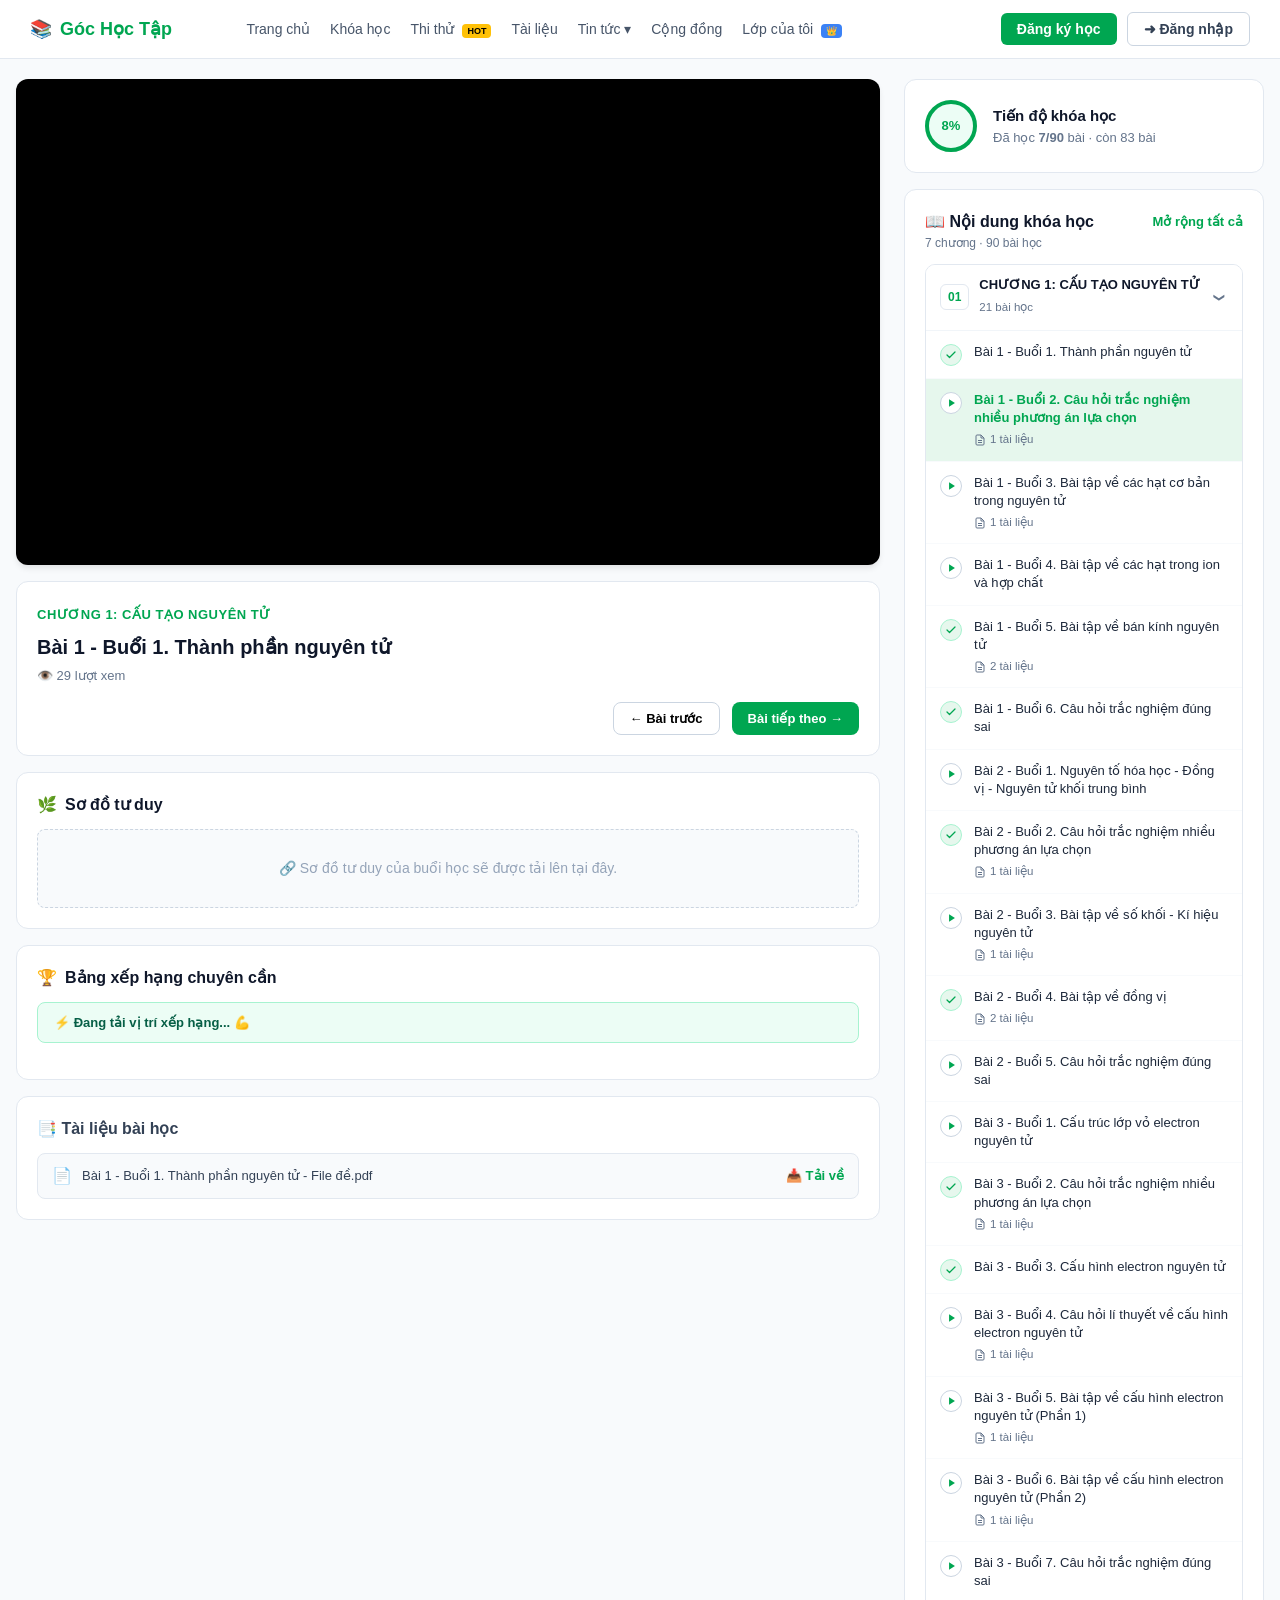
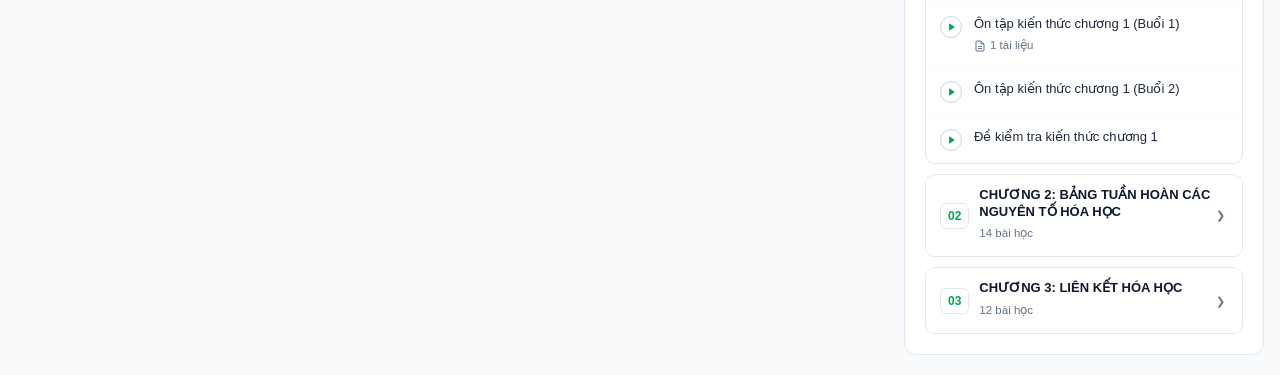
==== commit daf07853: "Update index.html" ====
--- a/index.html
+++ b/index.html
@@ -117,4 +117,417 @@
                                 <svg viewBox="0 0 24 24" fill="none" stroke="currentColor" stroke-width="2.5" stroke-linecap="round" stroke-linejoin="round"><polyline points="20 6 9 17 4 12"></polyline></svg>
                             </div>
                             <div class="lesson-text">
-                                <p class="lesson-title">Bài 1 -
+                                <p class="lesson-title">Bài 1 - Buổi 1. Thành phần nguyên tử</p>
+                            </div>
+                        </li>
+
+                        <li class="lesson-item active" onclick="changeVideo('ID_YOUTUBE_BAI_1_2', 'Bài 1 - Buổi 2. Câu hỏi trắc nghiệm nhiều phương án lựa chọn', 'CHƯƠNG 1: CẤU TẠO NGUYÊN TỬ', 'tai-lieu-bai-1-2.pdf', this, 1)">
+                            <div class="status-icon play">
+                                <svg viewBox="0 0 24 24" fill="currentColor"><polygon points="5,3 19,12 5,21"></polygon></svg>
+                            </div>
+                            <div class="lesson-text">
+                                <p class="lesson-title">Bài 1 - Buổi 2. Câu hỏi trắc nghiệm nhiều phương án lựa chọn</p>
+                                <span class="doc-count"><svg viewBox="0 0 24 24" fill="none" stroke="currentColor" stroke-width="2"><path d="M14 2H6a2 2 0 0 0-2 2v16a2 2 0 0 0 2 2h12a2 2 0 0 0 2-2V8z"></path><polyline points="14 2 14 8 20 8"></polyline><line x1="16" y1="13" x2="8" y2="13"></line><line x1="16" y1="17" x2="8" y2="17"></line></svg> 1 tài liệu</span>
+                            </div>
+                        </li>
+
+                        <li class="lesson-item" onclick="changeVideo('ID_YOUTUBE_BAI_1_3', 'Bài 1 - Buổi 3. Bài tập về các hạt cơ bản trong nguyên tử', 'CHƯƠNG 1: CẤU TẠO NGUYÊN TỬ', 'tai-lieu-bai-1-3.pdf', this, 2)">
+                            <div class="status-icon play">
+                                <svg viewBox="0 0 24 24" fill="currentColor"><polygon points="5,3 19,12 5,21"></polygon></svg>
+                            </div>
+                            <div class="lesson-text">
+                                <p class="lesson-title">Bài 1 - Buổi 3. Bài tập về các hạt cơ bản trong nguyên tử</p>
+                                <span class="doc-count"><svg viewBox="0 0 24 24" fill="none" stroke="currentColor" stroke-width="2"><path d="M14 2H6a2 2 0 0 0-2 2v16a2 2 0 0 0 2 2h12a2 2 0 0 0 2-2V8z"></path><polyline points="14 2 14 8 20 8"></polyline><line x1="16" y1="13" x2="8" y2="13"></line><line x1="16" y1="17" x2="8" y2="17"></line></svg> 1 tài liệu</span>
+                            </div>
+                        </li>
+
+                        <li class="lesson-item" onclick="changeVideo('ID_YOUTUBE_BAI_1_4', 'Bài 1 - Buổi 4. Bài tập về các hạt trong ion và hợp chất', 'CHƯƠNG 1: CẤU TẠO NGUYÊN TỬ', 'tai-lieu-bai-1-4.pdf', this, 3)">
+                            <div class="status-icon play">
+                                <svg viewBox="0 0 24 24" fill="currentColor"><polygon points="5,3 19,12 5,21"></polygon></svg>
+                            </div>
+                            <div class="lesson-text">
+                                <p class="lesson-title">Bài 1 - Buổi 4. Bài tập về các hạt trong ion và hợp chất</p>
+                            </div>
+                        </li>
+
+                        <li class="lesson-item completed" onclick="changeVideo('ID_YOUTUBE_BAI_1_5', 'Bài 1 - Buổi 5. Bài tập về bán kính nguyên tử', 'CHƯƠNG 1: CẤU TẠO NGUYÊN TỬ', 'tai-lieu-bai-1-5.pdf', this, 4)">
+                            <div class="status-icon completed">
+                                <svg viewBox="0 0 24 24" fill="none" stroke="currentColor" stroke-width="2.5" stroke-linecap="round" stroke-linejoin="round"><polyline points="20 6 9 17 4 12"></polyline></svg>
+                            </div>
+                            <div class="lesson-text">
+                                <p class="lesson-title">Bài 1 - Buổi 5. Bài tập về bán kính nguyên tử</p>
+                                <span class="doc-count"><svg viewBox="0 0 24 24" fill="none" stroke="currentColor" stroke-width="2"><path d="M14 2H6a2 2 0 0 0-2 2v16a2 2 0 0 0 2 2h12a2 2 0 0 0 2-2V8z"></path><polyline points="14 2 14 8 20 8"></polyline><line x1="16" y1="13" x2="8" y2="13"></line><line x1="16" y1="17" x2="8" y2="17"></line></svg> 2 tài liệu</span>
+                            </div>
+                        </li>
+
+                        <li class="lesson-item completed" onclick="changeVideo('ID_YOUTUBE_BAI_1_6', 'Bài 1 - Buổi 6. Câu hỏi trắc nghiệm đúng sai', 'CHƯƠNG 1: CẤU TẠO NGUYÊN TỬ', 'tai-lieu-bai-1-6.pdf', this, 5)">
+                            <div class="status-icon completed">
+                                <svg viewBox="0 0 24 24" fill="none" stroke="currentColor" stroke-width="2.5" stroke-linecap="round" stroke-linejoin="round"><polyline points="20 6 9 17 4 12"></polyline></svg>
+                            </div>
+                            <div class="lesson-text">
+                                <p class="lesson-title">Bài 1 - Buổi 6. Câu hỏi trắc nghiệm đúng sai</p>
+                            </div>
+                        </li>
+
+                        <li class="lesson-item" onclick="changeVideo('ID_YOUTUBE_BAI_2_1', 'Bài 2 - Buổi 1. Nguyên tố hóa học - Đồng vị - Nguyên tử khối trung bình', 'CHƯƠNG 1: CẤU TẠO NGUYÊN TỬ', 'tai-lieu-bai-2-1.pdf', this, 6)">
+                            <div class="status-icon play">
+                                <svg viewBox="0 0 24 24" fill="currentColor"><polygon points="5,3 19,12 5,21"></polygon></svg>
+                            </div>
+                            <div class="lesson-text">
+                                <p class="lesson-title">Bài 2 - Buổi 1. Nguyên tố hóa học - Đồng vị - Nguyên tử khối trung bình</p>
+                            </div>
+                        </li>
+
+                        <li class="lesson-item completed" onclick="changeVideo('ID_YOUTUBE_BAI_2_2', 'Bài 2 - Buổi 2. Câu hỏi trắc nghiệm nhiều phương án lựa chọn', 'CHƯƠNG 1: CẤU TẠO NGUYÊN TỬ', 'tai-lieu-bai-2-2.pdf', this, 7)">
+                            <div class="status-icon completed">
+                                <svg viewBox="0 0 24 24" fill="none" stroke="currentColor" stroke-width="2.5" stroke-linecap="round" stroke-linejoin="round"><polyline points="20 6 9 17 4 12"></polyline></svg>
+                            </div>
+                            <div class="lesson-text">
+                                <p class="lesson-title">Bài 2 - Buổi 2. Câu hỏi trắc nghiệm nhiều phương án lựa chọn</p>
+                                <span class="doc-count"><svg viewBox="0 0 24 24" fill="none" stroke="currentColor" stroke-width="2"><path d="M14 2H6a2 2 0 0 0-2 2v16a2 2 0 0 0 2 2h12a2 2 0 0 0 2-2V8z"></path><polyline points="14 2 14 8 20 8"></polyline><line x1="16" y1="13" x2="8" y2="13"></line><line x1="16" y1="17" x2="8" y2="17"></line></svg> 1 tài liệu</span>
+                            </div>
+                        </li>
+
+                        <li class="lesson-item" onclick="changeVideo('ID_YOUTUBE_BAI_2_3', 'Bài 2 - Buổi 3. Bài tập về số khối - Kí hiệu nguyên tử', 'CHƯƠNG 1: CẤU TẠO NGUYÊN TỬ', 'tai-lieu-bai-2-3.pdf', this, 8)">
+                            <div class="status-icon play">
+                                <svg viewBox="0 0 24 24" fill="currentColor"><polygon points="5,3 19,12 5,21"></polygon></svg>
+                            </div>
+                            <div class="lesson-text">
+                                <p class="lesson-title">Bài 2 - Buổi 3. Bài tập về số khối - Kí hiệu nguyên tử</p>
+                                <span class="doc-count"><svg viewBox="0 0 24 24" fill="none" stroke="currentColor" stroke-width="2"><path d="M14 2H6a2 2 0 0 0-2 2v16a2 2 0 0 0 2 2h12a2 2 0 0 0 2-2V8z"></path><polyline points="14 2 14 8 20 8"></polyline><line x1="16" y1="13" x2="8" y2="13"></line><line x1="16" y1="17" x2="8" y2="17"></line></svg> 1 tài liệu</span>
+                            </div>
+                        </li>
+
+                        <li class="lesson-item completed" onclick="changeVideo('ID_YOUTUBE_BAI_2_4', 'Bài 2 - Buổi 4. Bài tập về đồng vị', 'CHƯƠNG 1: CẤU TẠO NGUYÊN TỬ', 'tai-lieu-bai-2-4.pdf', this, 9)">
+                            <div class="status-icon completed">
+                                <svg viewBox="0 0 24 24" fill="none" stroke="currentColor" stroke-width="2.5" stroke-linecap="round" stroke-linejoin="round"><polyline points="20 6 9 17 4 12"></polyline></svg>
+                            </div>
+                            <div class="lesson-text">
+                                <p class="lesson-title">Bài 2 - Buổi 4. Bài tập về đồng vị</p>
+                                <span class="doc-count"><svg viewBox="0 0 24 24" fill="none" stroke="currentColor" stroke-width="2"><path d="M14 2H6a2 2 0 0 0-2 2v16a2 2 0 0 0 2 2h12a2 2 0 0 0 2-2V8z"></path><polyline points="14 2 14 8 20 8"></polyline><line x1="16" y1="13" x2="8" y2="13"></line><line x1="16" y1="17" x2="8" y2="17"></line></svg> 2 tài liệu</span>
+                            </div>
+                        </li>
+
+                        <li class="lesson-item" onclick="changeVideo('ID_YOUTUBE_BAI_2_5', 'Bài 2 - Buổi 5. Câu hỏi trắc nghiệm đúng sai', 'CHƯƠNG 1: CẤU TẠO NGUYÊN TỬ', 'tai-lieu-bai-2-5.pdf', this, 10)">
+                            <div class="status-icon play">
+                                <svg viewBox="0 0 24 24" fill="currentColor"><polygon points="5,3 19,12 5,21"></polygon></svg>
+                            </div>
+                            <div class="lesson-text">
+                                <p class="lesson-title">Bài 2 - Buổi 5. Câu hỏi trắc nghiệm đúng sai</p>
+                            </div>
+                        </li>
+
+                        <li class="lesson-item" onclick="changeVideo('ID_YOUTUBE_BAI_3_1', 'Bài 3 - Buổi 1. Cấu trúc lớp vỏ electron nguyên tử', 'CHƯƠNG 1: CẤU TẠO NGUYÊN TỬ', 'tai-lieu-bai-3-1.pdf', this, 11)">
+                            <div class="status-icon play">
+                                <svg viewBox="0 0 24 24" fill="currentColor"><polygon points="5,3 19,12 5,21"></polygon></svg>
+                            </div>
+                            <div class="lesson-text">
+                                <p class="lesson-title">Bài 3 - Buổi 1. Cấu trúc lớp vỏ electron nguyên tử</p>
+                            </div>
+                        </li>
+
+                        <li class="lesson-item completed" onclick="changeVideo('ID_YOUTUBE_BAI_3_2', 'Bài 3 - Buổi 2. Câu hỏi trắc nghiệm nhiều phương án lựa chọn', 'CHƯƠNG 1: CẤU TẠO NGUYÊN TỬ', 'tai-lieu-bai-3-2.pdf', this, 12)">
+                            <div class="status-icon completed">
+                                <svg viewBox="0 0 24 24" fill="none" stroke="currentColor" stroke-width="2.5" stroke-linecap="round" stroke-linejoin="round"><polyline points="20 6 9 17 4 12"></polyline></svg>
+                            </div>
+                            <div class="lesson-text">
+                                <p class="lesson-title">Bài 3 - Buổi 2. Câu hỏi trắc nghiệm nhiều phương án lựa chọn</p>
+                                <span class="doc-count"><svg viewBox="0 0 24 24" fill="none" stroke="currentColor" stroke-width="2"><path d="M14 2H6a2 2 0 0 0-2 2v16a2 2 0 0 0 2 2h12a2 2 0 0 0 2-2V8z"></path><polyline points="14 2 14 8 20 8"></polyline><line x1="16" y1="13" x2="8" y2="13"></line><line x1="16" y1="17" x2="8" y2="17"></line></svg> 1 tài liệu</span>
+                            </div>
+                        </li>
+
+                        <li class="lesson-item completed" onclick="changeVideo('ID_YOUTUBE_BAI_3_3', 'Bài 3 - Buổi 3. Cấu hình electron nguyên tử', 'CHƯƠNG 1: CẤU TẠO NGUYÊN TỬ', 'tai-lieu-bai-3-3.pdf', this, 13)">
+                            <div class="status-icon completed">
+                                <svg viewBox="0 0 24 24" fill="none" stroke="currentColor" stroke-width="2.5" stroke-linecap="round" stroke-linejoin="round"><polyline points="20 6 9 17 4 12"></polyline></svg>
+                            </div>
+                            <div class="lesson-text">
+                                <p class="lesson-title">Bài 3 - Buổi 3. Cấu hình electron nguyên tử</p>
+                            </div>
+                        </li>
+
+                        <li class="lesson-item" onclick="changeVideo('ID_YOUTUBE_BAI_3_4', 'Bài 3 - Buổi 4. Câu hỏi lí thuyết về cấu hình electron nguyên tử', 'CHƯƠNG 1: CẤU TẠO NGUYÊN TỬ', 'tai-lieu-bai-3-4.pdf', this, 14)">
+                            <div class="status-icon play">
+                                <svg viewBox="0 0 24 24" fill="currentColor"><polygon points="5,3 19,12 5,21"></polygon></svg>
+                            </div>
+                            <div class="lesson-text">
+                                <p class="lesson-title">Bài 3 - Buổi 4. Câu hỏi lí thuyết về cấu hình electron nguyên tử</p>
+                                <span class="doc-count"><svg viewBox="0 0 24 24" fill="none" stroke="currentColor" stroke-width="2"><path d="M14 2H6a2 2 0 0 0-2 2v16a2 2 0 0 0 2 2h12a2 2 0 0 0 2-2V8z"></path><polyline points="14 2 14 8 20 8"></polyline><line x1="16" y1="13" x2="8" y2="13"></line><line x1="16" y1="17" x2="8" y2="17"></line></svg> 1 tài liệu</span>
+                            </div>
+                        </li>
+
+                        <li class="lesson-item" onclick="changeVideo('ID_YOUTUBE_BAI_3_5', 'Bài 3 - Buổi 5. Bài tập về cấu hình electron nguyên tử (Phần 1)', 'CHƯƠNG 1: CẤU TẠO NGUYÊN TỬ', 'tai-lieu-bai-3-5.pdf', this, 15)">
+                            <div class="status-icon play">
+                                <svg viewBox="0 0 24 24" fill="currentColor"><polygon points="5,3 19,12 5,21"></polygon></svg>
+                            </div>
+                            <div class="lesson-text">
+                                <p class="lesson-title">Bài 3 - Buổi 5. Bài tập về cấu hình electron nguyên tử (Phần 1)</p>
+                                <span class="doc-count"><svg viewBox="0 0 24 24" fill="none" stroke="currentColor" stroke-width="2"><path d="M14 2H6a2 2 0 0 0-2 2v16a2 2 0 0 0 2 2h12a2 2 0 0 0 2-2V8z"></path><polyline points="14 2 14 8 20 8"></polyline><line x1="16" y1="13" x2="8" y2="13"></line><line x1="16" y1="17" x2="8" y2="17"></line></svg> 1 tài liệu</span>
+                            </div>
+                        </li>
+
+                        <li class="lesson-item" onclick="changeVideo('ID_YOUTUBE_BAI_3_6', 'Bài 3 - Buổi 6. Bài tập về cấu hình electron nguyên tử (Phần 2)', 'CHƯƠNG 1: CẤU TẠO NGUYÊN TỬ', 'tai-lieu-bai-3-6.pdf', this, 16)">
+                            <div class="status-icon play">
+                                <svg viewBox="0 0 24 24" fill="currentColor"><polygon points="5,3 19,12 5,21"></polygon></svg>
+                            </div>
+                            <div class="lesson-text">
+                                <p class="lesson-title">Bài 3 - Buổi 6. Bài tập về cấu hình electron nguyên tử (Phần 2)</p>
+                                <span class="doc-count"><svg viewBox="0 0 24 24" fill="none" stroke="currentColor" stroke-width="2"><path d="M14 2H6a2 2 0 0 0-2 2v16a2 2 0 0 0 2 2h12a2 2 0 0 0 2-2V8z"></path><polyline points="14 2 14 8 20 8"></polyline><line x1="16" y1="13" x2="8" y2="13"></line><line x1="16" y1="17" x2="8" y2="17"></line></svg> 1 tài liệu</span>
+                            </div>
+                        </li>
+
+                        <li class="lesson-item" onclick="changeVideo('ID_YOUTUBE_BAI_3_7', 'Bài 3 - Buổi 7. Câu hỏi trắc nghiệm đúng sai', 'CHƯƠNG 1: CẤU TẠO NGUYÊN TỬ', 'tai-lieu-bai-3-7.pdf', this, 17)">
+                            <div class="status-icon play">
+                                <svg viewBox="0 0 24 24" fill="currentColor"><polygon points="5,3 19,12 5,21"></polygon></svg>
+                            </div>
+                            <div class="lesson-text">
+                                <p class="lesson-title">Bài 3 - Buổi 7. Câu hỏi trắc nghiệm đúng sai</p>
+                            </div>
+                        </li>
+
+                        <li class="lesson-item" onclick="changeVideo('ID_YOUTUBE_ON_TAP_1', 'Ôn tập kiến thức chương 1 (Buổi 1)', 'CHƯƠNG 1: CẤU TẠO NGUYÊN TỬ', 'tai-lieu-on-tap-1.pdf', this, 18)">
+                            <div class="status-icon play">
+                                <svg viewBox="0 0 24 24" fill="currentColor"><polygon points="5,3 19,12 5,21"></polygon></svg>
+                            </div>
+                            <div class="lesson-text">
+                                <p class="lesson-title">Ôn tập kiến thức chương 1 (Buổi 1)</p>
+                                <span class="doc-count"><svg viewBox="0 0 24 24" fill="none" stroke="currentColor" stroke-width="2"><path d="M14 2H6a2 2 0 0 0-2 2v16a2 2 0 0 0 2 2h12a2 2 0 0 0 2-2V8z"></path><polyline points="14 2 14 8 20 8"></polyline><line x1="16" y1="13" x2="8" y2="13"></line><line x1="16" y1="17" x2="8" y2="17"></line></svg> 1 tài liệu</span>
+                            </div>
+                        </li>
+
+                        <li class="lesson-item" onclick="changeVideo('ID_YOUTUBE_ON_TAP_2', 'Ôn tập kiến thức chương 1 (Buổi 2)', 'CHƯƠNG 1: CẤU TẠO NGUYÊN TỬ', 'tai-lieu-on-tap-2.pdf', this, 19)">
+                            <div class="status-icon play">
+                                <svg viewBox="0 0 24 24" fill="currentColor"><polygon points="5,3 19,12 5,21"></polygon></svg>
+                            </div>
+                            <div class="lesson-text">
+                                <p class="lesson-title">Ôn tập kiến thức chương 1 (Buổi 2)</p>
+                            </div>
+                        </li>
+
+                        <li class="lesson-item" onclick="changeVideo('ID_YOUTUBE_KIEM_TRA_1', 'Đề kiểm tra kiến thức chương 1', 'CHƯƠNG 1: CẤU TẠO NGUYÊN TỬ', 'tai-lieu-kiem-tra-1.pdf', this, 20)">
+                            <div class="status-icon play">
+                                <svg viewBox="0 0 24 24" fill="currentColor"><polygon points="5,3 19,12 5,21"></polygon></svg>
+                            </div>
+                            <div class="lesson-text">
+                                <p class="lesson-title">Đề kiểm tra kiến thức chương 1</p>
+                            </div>
+                        </li>
+                    </ul>
+                </details>
+
+                <details class="chapter-accordion">
+                    <summary class="chapter-header">
+                        <div class="chapter-badge">02</div>
+                        <div class="chapter-info">
+                            <h4>CHƯƠNG 2: BẢNG TUẦN HOÀN CÁC NGUYÊN TỐ HÓA HỌC</h4>
+                            <span>14 bài học</span>
+                        </div>
+                        <span class="arrow-icon"></span>
+                    </summary>
+                    <ul class="lesson-list">
+                        <li class="lesson-item" onclick="changeVideo('ID_YOUTUBE_BAI_22', 'Bài 5 - Buổi 1. Cấu tạo bảng tuần hoàn các nguyên tố hóa học', 'CHƯƠNG 2: BẢNG TUẦN HOÀN CÁC NGUYÊN TỐ HÓA HỌC', 'tai-lieu-bai-22.pdf', this, 21)">
+                            <div class="status-icon play">
+                                <svg viewBox="0 0 24 24" fill="currentColor"><polygon points="5,3 19,12 5,21"></polygon></svg>
+                            </div>
+                            <div class="lesson-text">
+                                <p class="lesson-title">Bài 5 - Buổi 1. Cấu tạo bảng tuần hoàn các nguyên tố hóa học</p>
+                            </div>
+                        </li>
+
+                        <li class="lesson-item" onclick="changeVideo('ID_YOUTUBE_BAI_23', 'Bài 5 - Buổi 2. Câu hỏi trắc nghiệm nhiều phương án lựa chọn', 'CHƯƠNG 2: BẢNG TUẦN HOÀN CÁC NGUYÊN TỐ HÓA HỌC', 'tai-lieu-bai-23.pdf', this, 22)">
+                            <div class="status-icon play">
+                                <svg viewBox="0 0 24 24" fill="currentColor"><polygon points="5,3 19,12 5,21"></polygon></svg>
+                            </div>
+                            <div class="lesson-text">
+                                <p class="lesson-title">Bài 5 - Buổi 2. Câu hỏi trắc nghiệm nhiều phương án lựa chọn</p>
+                                <span class="doc-count"><svg viewBox="0 0 24 24" fill="none" stroke="currentColor" stroke-width="2"><path d="M14 2H6a2 2 0 0 0-2 2v16a2 2 0 0 0 2 2h12a2 2 0 0 0 2-2V8z"></path><polyline points="14 2 14 8 20 8"></polyline><line x1="16" y1="13" x2="8" y2="13"></line><line x1="16" y1="17" x2="8" y2="17"></line></svg> 1 tài liệu</span>
+                            </div>
+                        </li>
+
+                        <li class="lesson-item" onclick="changeVideo('ID_YOUTUBE_BAI_24', 'Bài 5 - Buổi 3. Bài tập về cấu tạo bảng tuần hoàn', 'CHƯƠNG 2: BẢNG TUẦN HOÀN CÁC NGUYÊN TỐ HÓA HỌC', 'tai-lieu-bai-24.pdf', this, 23)">
+                            <div class="status-icon play">
+                                <svg viewBox="0 0 24 24" fill="currentColor"><polygon points="5,3 19,12 5,21"></polygon></svg>
+                            </div>
+                            <div class="lesson-text">
+                                <p class="lesson-title">Bài 5 - Buổi 3. Bài tập về cấu tạo bảng tuần hoàn</p>
+                            </div>
+                        </li>
+
+                        <li class="lesson-item" onclick="changeVideo('ID_YOUTUBE_BAI_25', 'Bài 6 - Buổi 1. Xu hướng biến đổi một số tính chất của nguyên tử các nguyên tố trong một chu kì và trong một nhóm', 'CHƯƠNG 2: BẢNG TUẦN HOÀN CÁC NGUYÊN TỐ HÓA HỌC', 'tai-lieu-bai-25.pdf', this, 24)">
+                            <div class="status-icon play">
+                                <svg viewBox="0 0 24 24" fill="currentColor"><polygon points="5,3 19,12 5,21"></polygon></svg>
+                            </div>
+                            <div class="lesson-text">
+                                <p class="lesson-title">Bài 6 - Buổi 1. Xu hướng biến đổi một số tính chất của nguyên tử các nguyên tố trong một chu kì và trong một nhóm</p>
+                                <span class="doc-count"><svg viewBox="0 0 24 24" fill="none" stroke="currentColor" stroke-width="2"><path d="M14 2H6a2 2 0 0 0-2 2v16a2 2 0 0 0 2 2h12a2 2 0 0 0 2-2V8z"></path><polyline points="14 2 14 8 20 8"></polyline><line x1="16" y1="13" x2="8" y2="13"></line><line x1="16" y1="17" x2="8" y2="17"></line></svg> 1 tài liệu</span>
+                            </div>
+                        </li>
+
+                        <li class="lesson-item" onclick="changeVideo('ID_YOUTUBE_BAI_26', 'Bài 6 - Buổi 2. Câu hỏi lí thuyết về xu hướng biến đổi một số tính chất của nguyên tử các nguyên tố trong một chu kì và trong một nhóm - Phần 1', 'CHƯƠNG 2: BẢNG TUẦN HOÀN CÁC NGUYÊN TỐ HÓA HỌC', 'tai-lieu-bai-26.pdf', this, 25)">
+                            <div class="status-icon play">
+                                <svg viewBox="0 0 24 24" fill="currentColor"><polygon points="5,3 19,12 5,21"></polygon></svg>
+                            </div>
+                            <div class="lesson-text">
+                                <p class="lesson-title">Bài 6 - Buổi 2. Câu hỏi lí thuyết về xu hướng biến đổi một số tính chất của nguyên tử các nguyên tố trong một chu kì và trong một nhóm - Phần 1</p>
+                                <span class="doc-count"><svg viewBox="0 0 24 24" fill="none" stroke="currentColor" stroke-width="2"><path d="M14 2H6a2 2 0 0 0-2 2v16a2 2 0 0 0 2 2h12a2 2 0 0 0 2-2V8z"></path><polyline points="14 2 14 8 20 8"></polyline><line x1="16" y1="13" x2="8" y2="13"></line><line x1="16" y1="17" x2="8" y2="17"></line></svg> 1 tài liệu</span>
+                            </div>
+                        </li>
+
+                        <li class="lesson-item" onclick="changeVideo('ID_YOUTUBE_BAI_27', 'Bài 6 - Buổi 3. Câu hỏi lí thuyết về xu hướng biến đổi một số tính chất của nguyên tử các nguyên tố trong một chu kì và trong một nhóm - Phần 2', 'CHƯƠNG 2: BẢNG TUẦN HOÀN CÁC NGUYÊN TỐ HÓA HỌC', 'tai-lieu-bai-27.pdf', this, 26)">
+                            <div class="status-icon play">
+                                <svg viewBox="0 0 24 24" fill="currentColor"><polygon points="5,3 19,12 5,21"></polygon></svg>
+                            </div>
+                            <div class="lesson-text">
+                                <p class="lesson-title">Bài 6 - Buổi 3. Câu hỏi lí thuyết về xu hướng biến đổi một số tính chất của nguyên tử các nguyên tố trong một chu kì và trong một nhóm - Phần 2</p>
+                                <span class="doc-count"><svg viewBox="0 0 24 24" fill="none" stroke="currentColor" stroke-width="2"><path d="M14 2H6a2 2 0 0 0-2 2v16a2 2 0 0 0 2 2h12a2 2 0 0 0 2-2V8z"></path><polyline points="14 2 14 8 20 8"></polyline><line x1="16" y1="13" x2="8" y2="13"></line><line x1="16" y1="17" x2="8" y2="17"></line></svg> 1 tài liệu</span>
+                            </div>
+                        </li>
+
+                        <li class="lesson-item" onclick="changeVideo('ID_YOUTUBE_BAI_28', 'Bài 6 - Buổi 4. Câu hỏi lí thuyết về xu hướng biến đổi một số tính chất của nguyên tử các nguyên tố trong một chu kì và trong một nhóm - Phần 3', 'CHƯƠNG 2: BẢNG TUẦN HOÀN CÁC NGUYÊN TỐ HÓA HỌC', 'tai-lieu-bai-28.pdf', this, 27)">
+                            <div class="status-icon play">
+                                <svg viewBox="0 0 24 24" fill="currentColor"><polygon points="5,3 19,12 5,21"></polygon></svg>
+                            </div>
+                            <div class="lesson-text">
+                                <p class="lesson-title">Bài 6 - Buổi 4. Câu hỏi lí thuyết về xu hướng biến đổi một số tính chất của nguyên tử các nguyên tố trong một chu kì và trong một nhóm - Phần 3</p>
+                                <span class="doc-count"><svg viewBox="0 0 24 24" fill="none" stroke="currentColor" stroke-width="2"><path d="M14 2H6a2 2 0 0 0-2 2v16a2 2 0 0 0 2 2h12a2 2 0 0 0 2-2V8z"></path><polyline points="14 2 14 8 20 8"></polyline><line x1="16" y1="13" x2="8" y2="13"></line><line x1="16" y1="17" x2="8" y2="17"></line></svg> 1 tài liệu</span>
+                            </div>
+                        </li>
+
+                        <li class="lesson-item" onclick="changeVideo('ID_YOUTUBE_BAI_29', 'Bài 7 - Buổi 1. Xu hướng biến đổi thành phần và một số tính chất của hợp chất trong chu kì', 'CHƯƠNG 2: BẢNG TUẦN HOÀN CÁC NGUYÊN TỐ HÓA HỌC', 'tai-lieu-bai-29.pdf', this, 28)">
+                            <div class="status-icon play">
+                                <svg viewBox="0 0 24 24" fill="currentColor"><polygon points="5,3 19,12 5,21"></polygon></svg>
+                            </div>
+                            <div class="lesson-text">
+                                <p class="lesson-title">Bài 7 - Buổi 1. Xu hướng biến đổi thành phần và một số tính chất của hợp chất trong chu kì</p>
+                                <span class="doc-count"><svg viewBox="0 0 24 24" fill="none" stroke="currentColor" stroke-width="2"><path d="M14 2H6a2 2 0 0 0-2 2v16a2 2 0 0 0 2 2h12a2 2 0 0 0 2-2V8z"></path><polyline points="14 2 14 8 20 8"></polyline><line x1="16" y1="13" x2="8" y2="13"></line><line x1="16" y1="17" x2="8" y2="17"></line></svg> 1 tài liệu</span>
+                            </div>
+                        </li>
+
+                        <li class="lesson-item" onclick="changeVideo('ID_YOUTUBE_BAI_30', 'Bài 7 - Buổi 2. Câu hỏi lí thuyết về xu hướng biến đổi thành phần và tính chất của hợp chất trong một chu kì', 'CHƯƠNG 2: BẢNG TUẦN HOÀN CÁC NGUYÊN TỐ HÓA HỌC', 'tai-lieu-bai-30.pdf', this, 29)">
+                            <div class="status-icon play">
+                                <svg viewBox="0 0 24 24" fill="currentColor"><polygon points="5,3 19,12 5,21"></polygon></svg>
+                            </div>
+                            <div class="lesson-text">
+                                <p class="lesson-title">Bài 7 - Buổi 2. Câu hỏi lí thuyết về xu hướng biến đổi thành phần và tính chất của hợp chất trong một chu kì</p>
+                                <span class="doc-count"><svg viewBox="0 0 24 24" fill="none" stroke="currentColor" stroke-width="2"><path d="M14 2H6a2 2 0 0 0-2 2v16a2 2 0 0 0 2 2h12a2 2 0 0 0 2-2V8z"></path><polyline points="14 2 14 8 20 8"></polyline><line x1="16" y1="13" x2="8" y2="13"></line><line x1="16" y1="17" x2="8" y2="17"></line></svg> 1 tài liệu</span>
+                            </div>
+                        </li>
+
+                        <li class="lesson-item" onclick="changeVideo('ID_YOUTUBE_BAI_31', 'Bài 8 - Buổi 1. Câu hỏi về định luật tuần hoàn và ý nghĩa bảng tuần hoàn', 'CHƯƠNG 2: BẢNG TUẦN HOÀN CÁC NGUYÊN TỐ HÓA HỌC', 'tai-lieu-bai-31.pdf', this, 30)">
+                            <div class="status-icon play">
+                                <svg viewBox="0 0 24 24" fill="currentColor"><polygon points="5,3 19,12 5,21"></polygon></svg>
+                            </div>
+                            <div class="lesson-text">
+                                <p class="lesson-title">Bài 8 - Buổi 1. Câu hỏi về định luật tuần hoàn và ý nghĩa bảng tuần hoàn</p>
+                                <span class="doc-count"><svg viewBox="0 0 24 24" fill="none" stroke="currentColor" stroke-width="2"><path d="M14 2H6a2 2 0 0 0-2 2v16a2 2 0 0 0 2 2h12a2 2 0 0 0 2-2V8z"></path><polyline points="14 2 14 8 20 8"></polyline><line x1="16" y1="13" x2="8" y2="13"></line><line x1="16" y1="17" x2="8" y2="17"></line></svg> 1 tài liệu</span>
+                            </div>
+                        </li>
+
+                        <li class="lesson-item" onclick="changeVideo('ID_YOUTUBE_BAI_32', 'Bài 8 - Buổi 2. Các dạng bài tập trọng tâm về Bảng tuần hoàn các nguyên tố hóa học', 'CHƯƠNG 2: BẢNG TUẦN HOÀN CÁC NGUYÊN TỐ HÓA HỌC', 'tai-lieu-bai-32.pdf', this, 31)">
+                            <div class="status-icon play">
+                                <svg viewBox="0 0 24 24" fill="currentColor"><polygon points="5,3 19,12 5,21"></polygon></svg>
+                            </div>
+                            <div class="lesson-text">
+                                <p class="lesson-title">Bài 8 - Buổi 2. Các dạng bài tập trọng tâm về Bảng tuần hoàn các nguyên tố hóa học</p>
+                                <span class="doc-count"><svg viewBox="0 0 24 24" fill="none" stroke="currentColor" stroke-width="2"><path d="M14 2H6a2 2 0 0 0-2 2v16a2 2 0 0 0 2 2h12a2 2 0 0 0 2-2V8z"></path><polyline points="14 2 14 8 20 8"></polyline><line x1="16" y1="13" x2="8" y2="13"></line><line x1="16" y1="17" x2="8" y2="17"></line></svg> 1 tài liệu</span>
+                            </div>
+                        </li>
+
+                        <li class="lesson-item" onclick="changeVideo('ID_YOUTUBE_BAI_33', 'Ôn tập kiến thức chương 2 (Buổi 1)', 'CHƯƠNG 2: BẢNG TUẦN HOÀN CÁC NGUYÊN TỐ HÓA HỌC', 'tai-lieu-bai-33.pdf', this, 32)">
+                            <div class="status-icon play">
+                                <svg viewBox="0 0 24 24" fill="currentColor"><polygon points="5,3 19,12 5,21"></polygon></svg>
+                            </div>
+                            <div class="lesson-text">
+                                <p class="lesson-title">Ôn tập kiến thức chương 2 (Buổi 1)</p>
+                            </div>
+                        </li>
+
+                        <li class="lesson-item" onclick="changeVideo('ID_YOUTUBE_BAI_34', 'Ôn tập kiến thức chương 2 (Buổi 2)', 'CHƯƠNG 2: BẢNG TUẦN HOÀN CÁC NGUYÊN TỐ HÓA HỌC', 'tai-lieu-bai-34.pdf', this, 33)">
+                            <div class="status-icon play">
+                                <svg viewBox="0 0 24 24" fill="currentColor"><polygon points="5,3 19,12 5,21"></polygon></svg>
+                            </div>
+                            <div class="lesson-text">
+                                <p class="lesson-title">Ôn tập kiến thức chương 2 (Buổi 2)</p>
+                            </div>
+                        </li>
+
+                        <li class="lesson-item" onclick="changeVideo('ID_YOUTUBE_BAI_35', 'Đề kiểm tra kiến thức chương 2', 'CHƯƠNG 2: BẢNG TUẦN HOÀN CÁC NGUYÊN TỐ HÓA HỌC', 'tai-lieu-bai-35.pdf', this, 34)">
+                            <div class="status-icon play">
+                                <svg viewBox="0 0 24 24" fill="currentColor"><polygon points="5,3 19,12 5,21"></polygon></svg>
+                            </div>
+                            <div class="lesson-text">
+                                <p class="lesson-title">Đề kiểm tra kiến thức chương 2</p>
+                            </div>
+                        </li>
+                    </ul>
+                </details>
+
+                <details class="chapter-accordion">
+                    <summary class="chapter-header">
+                        <div class="chapter-badge">03</div>
+                        <div class="chapter-info">
+                            <h4>CHƯƠNG 3: LIÊN KẾT HÓA HỌC</h4>
+                            <span>12 bài học</span>
+                        </div>
+                        <span class="arrow-icon"></span>
+                    </summary>
+                </details>
+            </div>
+        </aside>
+    </main>
+
+    <div id="authModal" class="modal-overlay" onclick="closeModalOnOverlay(event)">
+        <div class="modal-box">
+            <span class="close-btn" onclick="closeModal()">&times;</span>
+            <div class="auth-header">
+                <h2 id="modal-title">Tài khoản học tập</h2>
+            </div>
+            <div class="tab-header">
+                <button id="tab-login-btn" class="tab-btn active" onclick="switchTab('login')">Đăng nhập</button>
+                <button id="tab-register-btn" class="tab-btn" onclick="switchTab('register')">Đăng ký</button>
+            </div>
+
+            <form id="login-form" class="auth-form" onsubmit="handleAuth(event, 'login')">
+                <div class="form-group">
+                    <label>Email</label>
+                    <input type="email" id="login-email" required placeholder="nhapemail@gmail.com">
+                </div>
+                <div class="form-group">
+                    <label>Mật khẩu</label>
+                    <input type="password" id="login-pass" required placeholder="••••••••">
+                </div>
+                <button type="submit" class="submit-btn green-btn">Đăng nhập</button>
+
+                <div class="divider"><span>hoặc</span></div>
+                <button type="button" class="google-btn" onclick="loginWithGoogle()">
+                    <img src="https://www.gstatic.com/firebasejs/ui/2.0.0/images/auth/google.svg" alt="Google">
+                    Đăng nhập bằng Google
+                </button>
+            </form>
+
+            <form id="register-form" class="auth-form hidden" onsubmit="handleAuth(event, 'register')">
+                <div class="form-group">
+                    <label>Họ và tên</label>
+                    <input type="text" id="register-fullname" required placeholder="Nguyễn Văn A">
+                </div>
+                <div class="form-group">
+                    <label>Email</label>
+                    <input type="email" id="register-email" required placeholder="email@gmail.com">
+                </div>
+                <div class="form-group">
+                    <label>Mật khẩu</label>
+                    <input type="password" id="register-pass" minlength="6" required placeholder="Tạo mật khẩu">
+                </div>
+                <button type="submit" class="submit-btn green-btn">Tạo tài khoản</button>
+
+                <div class="divider"><span>hoặc</span></div>
+                <button type="button" class="google-btn" onclick="loginWithGoogle()">
+                    <img src="https://www.gstatic.com/firebasejs/ui/2.0.0/images/auth/google.svg" alt="Google">
+                    Đăng ký bằng Google
+                </button>
+            </form>
+        </div>
+    </div>
+
+    <script type="module" src="script.js"></script>
+</body>
+</html>
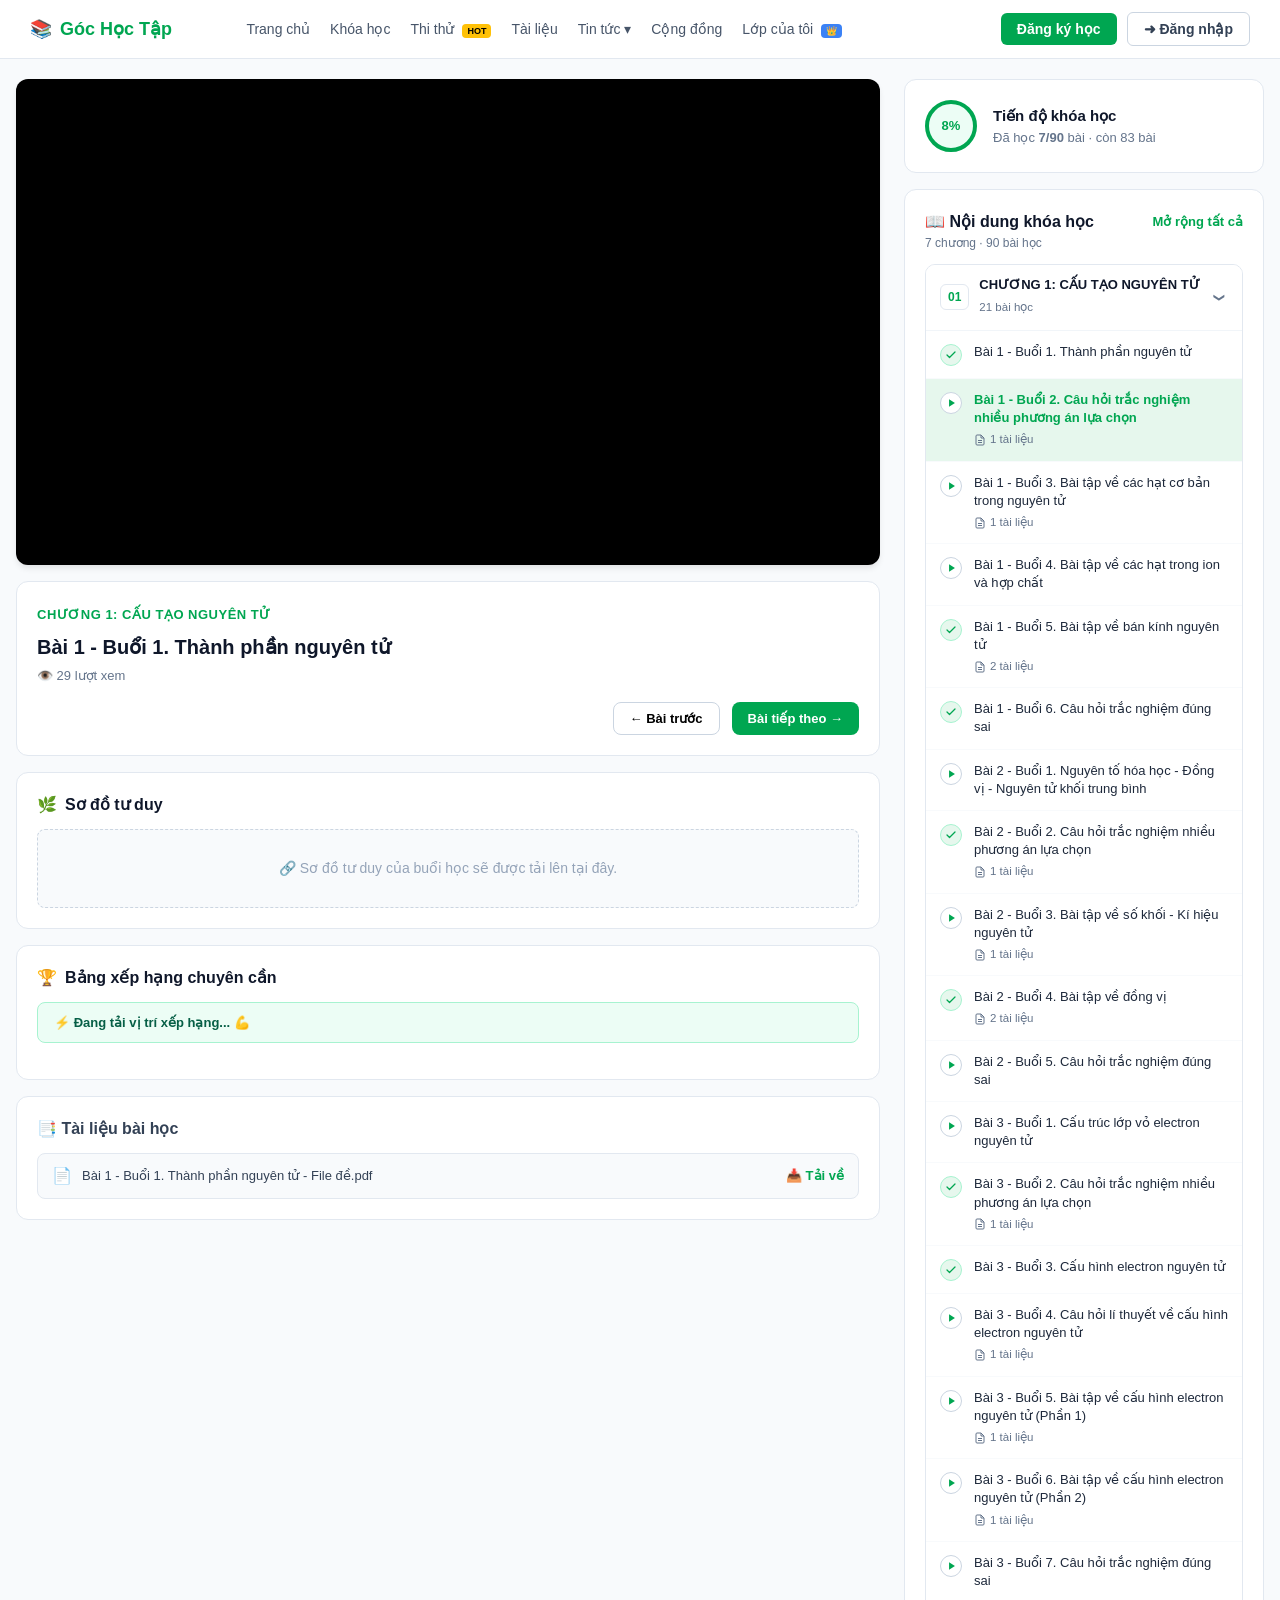
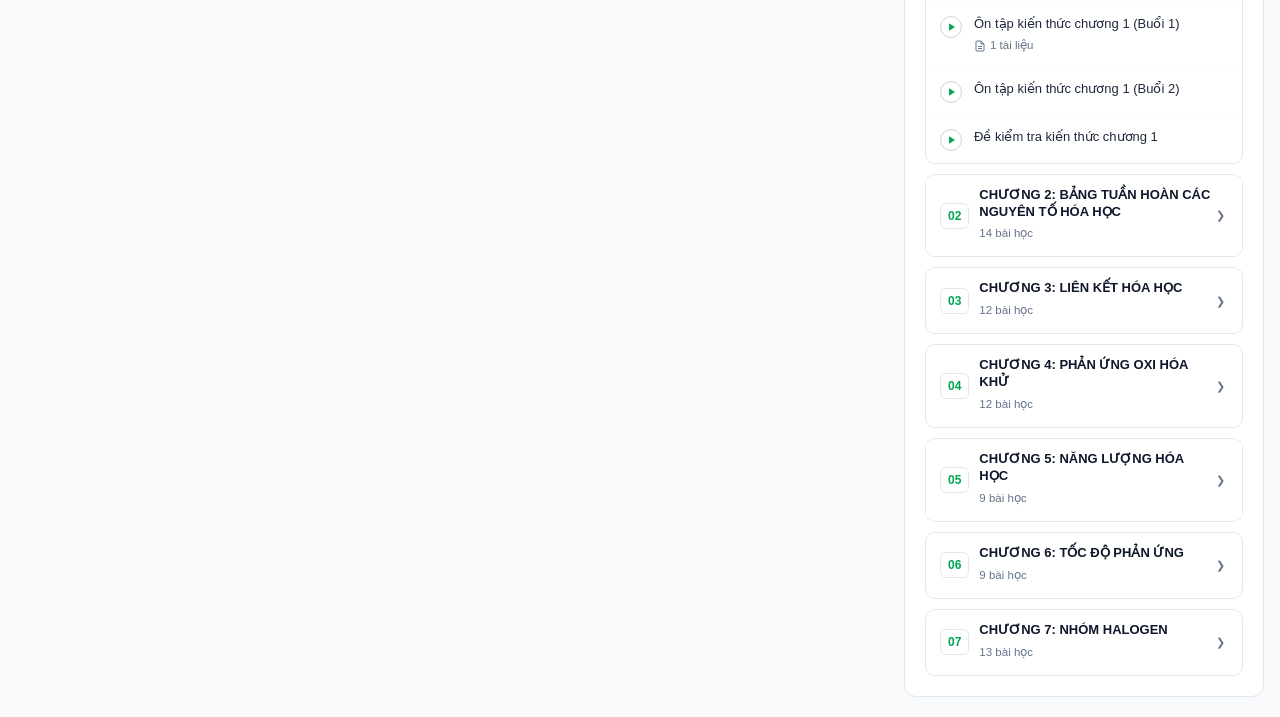
==== commit b6a2c5fe: "Update index.html" ====
--- a/index.html
+++ b/index.html
@@ -8,6 +8,7 @@
 </head>
 <body>
 
+    <!-- Header Navbar -->
     <header class="navbar">
         <div class="logo">
             <span class="logo-icon">📚</span>
@@ -34,7 +35,9 @@
         <button id="logout-btn" class="btn btn-outline" style="display: none;" onclick="logout()">Đăng xuất</button>
     </header>
 
+    <!-- Main Content Layout -->
     <main class="course-container">
+        <!-- Cột Trái: Video, Sơ Đồ Tư Duy & Bảng Xếp Hạng -->
         <section class="left-content">
             <div class="video-wrapper">
                 <iframe id="main-player" 
@@ -56,6 +59,7 @@
                 </div>
             </div>
 
+            <!-- Khung Sơ Đồ Tư Duy -->
             <div class="card-section">
                 <div class="card-title"><span class="icon">🌿</span> Sơ đồ tư duy</div>
                 <div class="mindmap-placeholder">
@@ -63,6 +67,7 @@
                 </div>
             </div>
 
+            <!-- Khung Bảng Xếp Hạng Chuyên Cần -->
             <div class="card-section">
                 <div class="card-title"><span class="icon">🏆</span> Bảng xếp hạng chuyên cần</div>
                 
@@ -71,9 +76,11 @@
                 </div>
 
                 <div id="leaderboard-list" class="leaderboard-list">
-                    </div>
-            </div>
-
+                    <!-- Danh sách xếp hạng render động từ Firestore -->
+                </div>
+            </div>
+
+            <!-- Khung Tài Liệu Bài Học -->
             <div class="document-card">
                 <h3>📑 Tài liệu bài học</h3>
                 <div class="doc-item">
@@ -84,6 +91,7 @@
             </div>
         </section>
 
+        <!-- Cột Phải: Tiến Độ & Nội Dung Khóa Học -->
         <aside class="right-sidebar">
             <div class="progress-card">
                 <div class="circle-progress">
@@ -102,6 +110,7 @@
                 </div>
                 <span class="sub-info">7 chương · 90 bài học</span>
 
+                <!-- CHƯƠNG 1 -->
                 <details class="chapter-accordion" open>
                     <summary class="chapter-header">
                         <div class="chapter-badge">01</div>
@@ -314,6 +323,7 @@
                     </ul>
                 </details>
 
+                <!-- CHƯƠNG 2 -->
                 <details class="chapter-accordion">
                     <summary class="chapter-header">
                         <div class="chapter-badge">02</div>
@@ -461,6 +471,7 @@
                     </ul>
                 </details>
 
+                <!-- CHƯƠNG 3 -->
                 <details class="chapter-accordion">
                     <summary class="chapter-header">
                         <div class="chapter-badge">03</div>
@@ -471,10 +482,60 @@
                         <span class="arrow-icon"></span>
                     </summary>
                 </details>
+
+                <!-- CHƯƠNG 4 -->
+                <details class="chapter-accordion">
+                    <summary class="chapter-header">
+                        <div class="chapter-badge">04</div>
+                        <div class="chapter-info">
+                            <h4>CHƯƠNG 4: PHẢN ỨNG OXI HÓA KHỬ</h4>
+                            <span>12 bài học</span>
+                        </div>
+                        <span class="arrow-icon"></span>
+                    </summary>
+                </details>
+
+                <!-- CHƯƠNG 5 -->
+                <details class="chapter-accordion">
+                    <summary class="chapter-header">
+                        <div class="chapter-badge">05</div>
+                        <div class="chapter-info">
+                            <h4>CHƯƠNG 5: NĂNG LƯỢNG HÓA HỌC</h4>
+                            <span>9 bài học</span>
+                        </div>
+                        <span class="arrow-icon"></span>
+                    </summary>
+                </details>
+
+                <!-- CHƯƠNG 6 -->
+                <details class="chapter-accordion">
+                    <summary class="chapter-header">
+                        <div class="chapter-badge">06</div>
+                        <div class="chapter-info">
+                            <h4>CHƯƠNG 6: TỐC ĐỘ PHẢN ỨNG</h4>
+                            <span>9 bài học</span>
+                        </div>
+                        <span class="arrow-icon"></span>
+                    </summary>
+                </details>
+
+                <!-- CHƯƠNG 7 -->
+                <details class="chapter-accordion">
+                    <summary class="chapter-header">
+                        <div class="chapter-badge">07</div>
+                        <div class="chapter-info">
+                            <h4>CHƯƠNG 7: NHÓM HALOGEN</h4>
+                            <span>13 bài học</span>
+                        </div>
+                        <span class="arrow-icon"></span>
+                    </summary>
+                </details>
+
             </div>
         </aside>
     </main>
 
+    <!-- Modal Đăng nhập / Đăng ký -->
     <div id="authModal" class="modal-overlay" onclick="closeModalOnOverlay(event)">
         <div class="modal-box">
             <span class="close-btn" onclick="closeModal()">&times;</span>
@@ -486,6 +547,7 @@
                 <button id="tab-register-btn" class="tab-btn" onclick="switchTab('register')">Đăng ký</button>
             </div>
 
+            <!-- Form Đăng nhập -->
             <form id="login-form" class="auth-form" onsubmit="handleAuth(event, 'login')">
                 <div class="form-group">
                     <label>Email</label>
@@ -504,6 +566,7 @@
                 </button>
             </form>
 
+            <!-- Form Đăng ký -->
             <form id="register-form" class="auth-form hidden" onsubmit="handleAuth(event, 'register')">
                 <div class="form-group">
                     <label>Họ và tên</label>
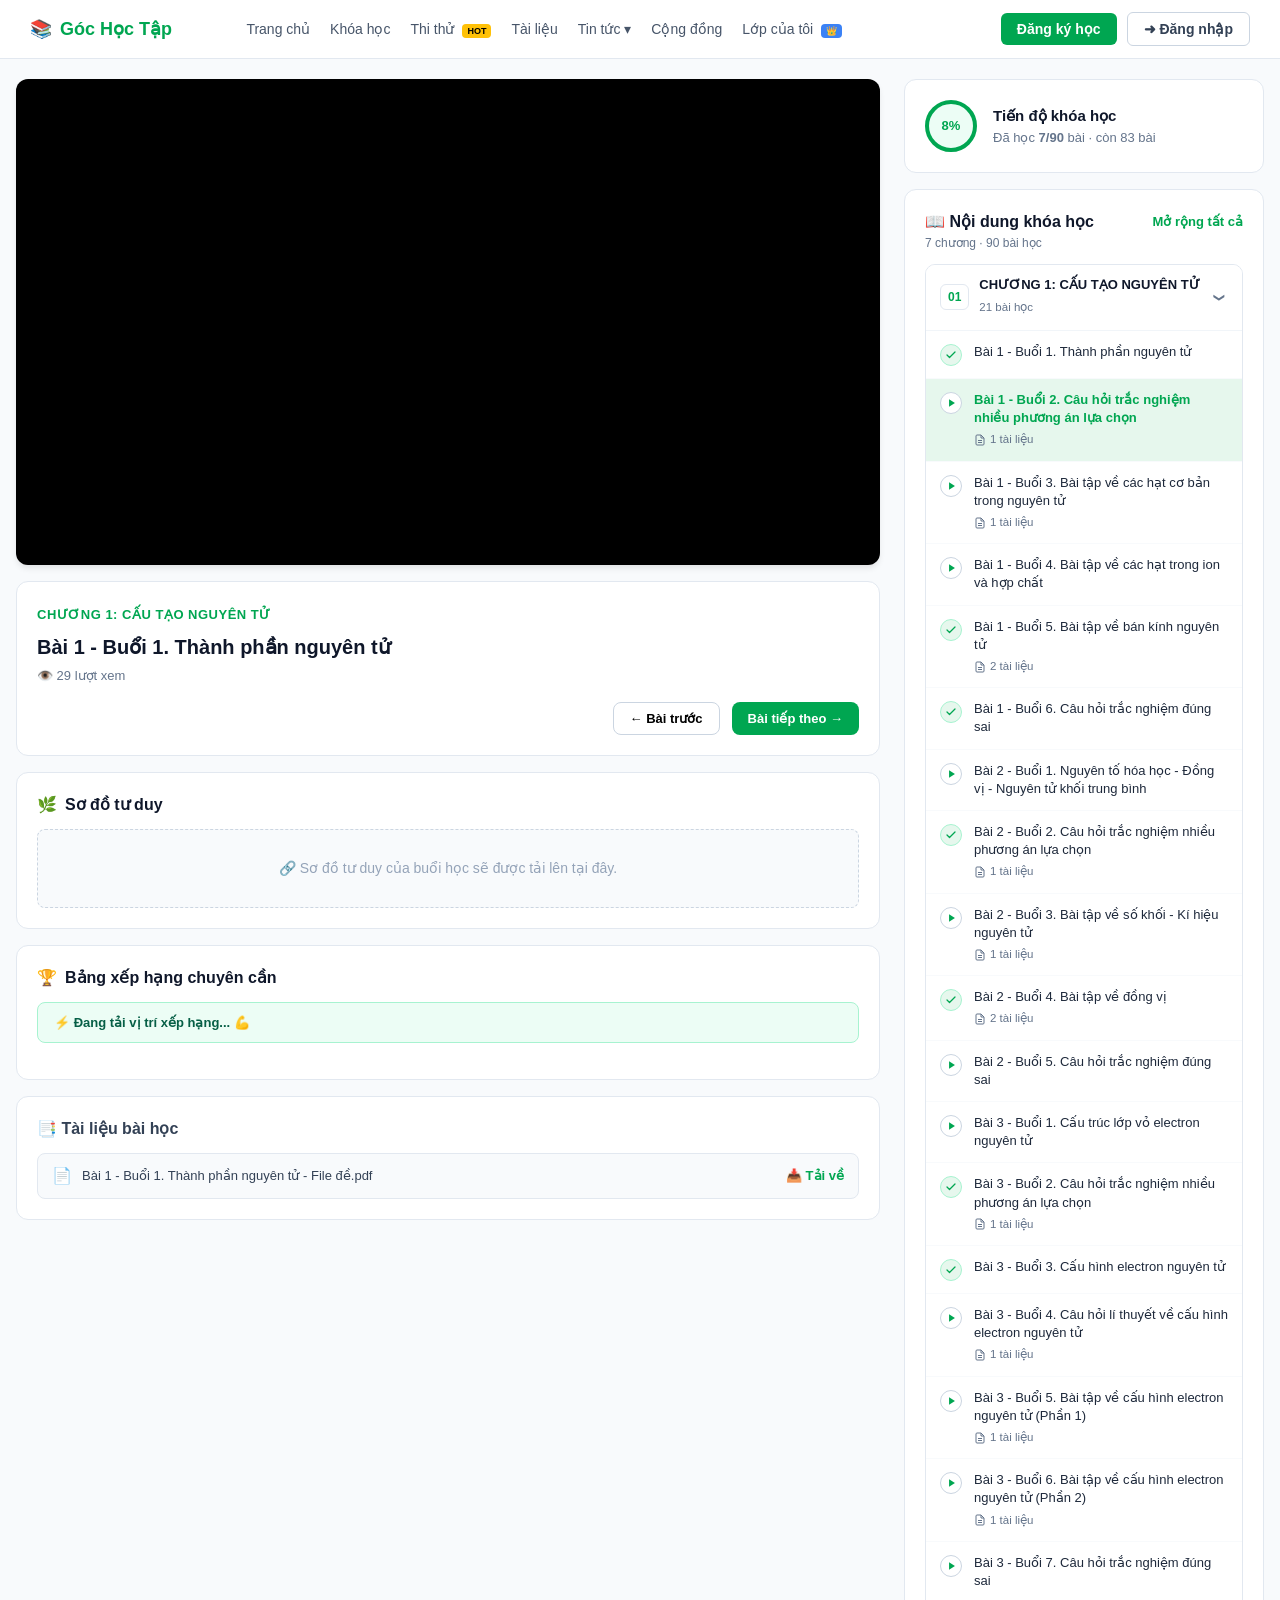
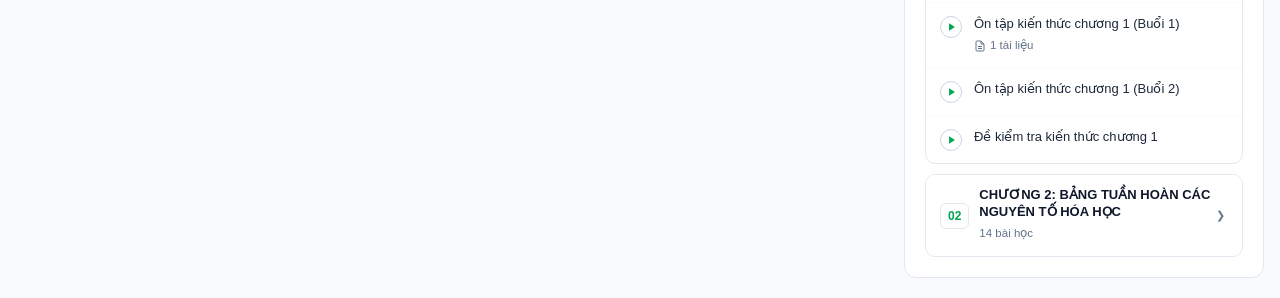
==== commit e19aa689: "Update index.html" ====
--- a/index.html
+++ b/index.html
@@ -106,7 +106,7 @@
             <div class="playlist-card">
                 <div class="playlist-header">
                     <h3>📖 Nội dung khóa học</h3>
-                    <a href="#" class="expand-all">Mở rộng tất cả</a>
+                    <a href="#" class="expand-all" onclick="toggleExpandAll(event)">Mở rộng tất cả</a>
                 </div>
                 <span class="sub-info">7 chương · 90 bài học</span>
 
@@ -402,195 +402,30 @@
                             </div>
                         </li>
 
-                        <li class="lesson-item" onclick="changeVideo('ID_YOUTUBE_BAI_29', 'Bài 7 - Buổi 1. Xu hướng biến đổi thành phần và một số tính chất của hợp chất trong chu kì', 'CHƯƠNG 2: BẢNG TUẦN HOÀN CÁC NGUYÊN TỐ HÓA HỌC', 'tai-lieu-bai-29.pdf', this, 28)">
-                            <div class="status-icon play">
-                                <svg viewBox="0 0 24 24" fill="currentColor"><polygon points="5,3 19,12 5,21"></polygon></svg>
-                            </div>
-                            <div class="lesson-text">
-                                <p class="lesson-title">Bài 7 - Buổi 1. Xu hướng biến đổi thành phần và một số tính chất của hợp chất trong chu kì</p>
-                                <span class="doc-count"><svg viewBox="0 0 24 24" fill="none" stroke="currentColor" stroke-width="2"><path d="M14 2H6a2 2 0 0 0-2 2v16a2 2 0 0 0 2 2h12a2 2 0 0 0 2-2V8z"></path><polyline points="14 2 14 8 20 8"></polyline><line x1="16" y1="13" x2="8" y2="13"></line><line x1="16" y1="17" x2="8" y2="17"></line></svg> 1 tài liệu</span>
-                            </div>
-                        </li>
-
-                        <li class="lesson-item" onclick="changeVideo('ID_YOUTUBE_BAI_30', 'Bài 7 - Buổi 2. Câu hỏi lí thuyết về xu hướng biến đổi thành phần và tính chất của hợp chất trong một chu kì', 'CHƯƠNG 2: BẢNG TUẦN HOÀN CÁC NGUYÊN TỐ HÓA HỌC', 'tai-lieu-bai-30.pdf', this, 29)">
-                            <div class="status-icon play">
-                                <svg viewBox="0 0 24 24" fill="currentColor"><polygon points="5,3 19,12 5,21"></polygon></svg>
-                            </div>
-                            <div class="lesson-text">
-                                <p class="lesson-title">Bài 7 - Buổi 2. Câu hỏi lí thuyết về xu hướng biến đổi thành phần và tính chất của hợp chất trong một chu kì</p>
-                                <span class="doc-count"><svg viewBox="0 0 24 24" fill="none" stroke="currentColor" stroke-width="2"><path d="M14 2H6a2 2 0 0 0-2 2v16a2 2 0 0 0 2 2h12a2 2 0 0 0 2-2V8z"></path><polyline points="14 2 14 8 20 8"></polyline><line x1="16" y1="13" x2="8" y2="13"></line><line x1="16" y1="17" x2="8" y2="17"></line></svg> 1 tài liệu</span>
-                            </div>
-                        </li>
-
-                        <li class="lesson-item" onclick="changeVideo('ID_YOUTUBE_BAI_31', 'Bài 8 - Buổi 1. Câu hỏi về định luật tuần hoàn và ý nghĩa bảng tuần hoàn', 'CHƯƠNG 2: BẢNG TUẦN HOÀN CÁC NGUYÊN TỐ HÓA HỌC', 'tai-lieu-bai-31.pdf', this, 30)">
-                            <div class="status-icon play">
-                                <svg viewBox="0 0 24 24" fill="currentColor"><polygon points="5,3 19,12 5,21"></polygon></svg>
-                            </div>
-                            <div class="lesson-text">
-                                <p class="lesson-title">Bài 8 - Buổi 1. Câu hỏi về định luật tuần hoàn và ý nghĩa bảng tuần hoàn</p>
-                                <span class="doc-count"><svg viewBox="0 0 24 24" fill="none" stroke="currentColor" stroke-width="2"><path d="M14 2H6a2 2 0 0 0-2 2v16a2 2 0 0 0 2 2h12a2 2 0 0 0 2-2V8z"></path><polyline points="14 2 14 8 20 8"></polyline><line x1="16" y1="13" x2="8" y2="13"></line><line x1="16" y1="17" x2="8" y2="17"></line></svg> 1 tài liệu</span>
-                            </div>
-                        </li>
-
-                        <li class="lesson-item" onclick="changeVideo('ID_YOUTUBE_BAI_32', 'Bài 8 - Buổi 2. Các dạng bài tập trọng tâm về Bảng tuần hoàn các nguyên tố hóa học', 'CHƯƠNG 2: BẢNG TUẦN HOÀN CÁC NGUYÊN TỐ HÓA HỌC', 'tai-lieu-bai-32.pdf', this, 31)">
-                            <div class="status-icon play">
-                                <svg viewBox="0 0 24 24" fill="currentColor"><polygon points="5,3 19,12 5,21"></polygon></svg>
-                            </div>
-                            <div class="lesson-text">
-                                <p class="lesson-title">Bài 8 - Buổi 2. Các dạng bài tập trọng tâm về Bảng tuần hoàn các nguyên tố hóa học</p>
-                                <span class="doc-count"><svg viewBox="0 0 24 24" fill="none" stroke="currentColor" stroke-width="2"><path d="M14 2H6a2 2 0 0 0-2 2v16a2 2 0 0 0 2 2h12a2 2 0 0 0 2-2V8z"></path><polyline points="14 2 14 8 20 8"></polyline><line x1="16" y1="13" x2="8" y2="13"></line><line x1="16" y1="17" x2="8" y2="17"></line></svg> 1 tài liệu</span>
-                            </div>
-                        </li>
-
-                        <li class="lesson-item" onclick="changeVideo('ID_YOUTUBE_BAI_33', 'Ôn tập kiến thức chương 2 (Buổi 1)', 'CHƯƠNG 2: BẢNG TUẦN HOÀN CÁC NGUYÊN TỐ HÓA HỌC', 'tai-lieu-bai-33.pdf', this, 32)">
-                            <div class="status-icon play">
-                                <svg viewBox="0 0 24 24" fill="currentColor"><polygon points="5,3 19,12 5,21"></polygon></svg>
-                            </div>
-                            <div class="lesson-text">
-                                <p class="lesson-title">Ôn tập kiến thức chương 2 (Buổi 1)</p>
-                            </div>
-                        </li>
-
-                        <li class="lesson-item" onclick="changeVideo('ID_YOUTUBE_BAI_34', 'Ôn tập kiến thức chương 2 (Buổi 2)', 'CHƯƠNG 2: BẢNG TUẦN HOÀN CÁC NGUYÊN TỐ HÓA HỌC', 'tai-lieu-bai-34.pdf', this, 33)">
-                            <div class="status-icon play">
-                                <svg viewBox="0 0 24 24" fill="currentColor"><polygon points="5,3 19,12 5,21"></polygon></svg>
-                            </div>
-                            <div class="lesson-text">
-                                <p class="lesson-title">Ôn tập kiến thức chương 2 (Buổi 2)</p>
-                            </div>
-                        </li>
-
-                        <li class="lesson-item" onclick="changeVideo('ID_YOUTUBE_BAI_35', 'Đề kiểm tra kiến thức chương 2', 'CHƯƠNG 2: BẢNG TUẦN HOÀN CÁC NGUYÊN TỐ HÓA HỌC', 'tai-lieu-bai-35.pdf', this, 34)">
-                            <div class="status-icon play">
-                                <svg viewBox="0 0 24 24" fill="currentColor"><polygon points="5,3 19,12 5,21"></polygon></svg>
-                            </div>
-                            <div class="lesson-text">
-                                <p class="lesson-title">Đề kiểm tra kiến thức chương 2</p>
+                        <li class="lesson-item" onclick="changeVideo('ID_YOUTUBE_BAI_29', 'Bài 7 - Buổi 1. Xu hướng biến đổi thành phần và tính chất của hợp chất trong một chu kì', 'CHƯƠNG 2: BẢNG TUẦN HOÀN CÁC NGUYÊN TỐ HÓA HỌC', 'tai-lieu-bai-29.pdf', this, 28)">
+                            <div class="status-icon play">
+                                <svg viewBox="0 0 24 24" fill="currentColor"><polygon points="5,3 19,12 5,21"></polygon></svg>
+                            </div>
+                            <div class="lesson-text">
+                                <p class="lesson-title">Bài 7 - Buổi 1. Xu hướng biến đổi thành phần và tính chất của hợp chất trong một chu kì</p>
+                            </div>
+                        </li>
+
+                        <li class="lesson-item" onclick="changeVideo('ID_YOUTUBE_BAI_30', 'Bài 8 - Buổi 1. Định luật tuần hoàn và ý nghĩa của bảng tuần hoàn các nguyên tố hóa học', 'CHƯƠNG 2: BẢNG TUẦN HOÀN CÁC NGUYÊN TỐ HÓA HỌC', 'tai-lieu-bai-30.pdf', this, 29)">
+                            <div class="status-icon play">
+                                <svg viewBox="0 0 24 24" fill="currentColor"><polygon points="5,3 19,12 5,21"></polygon></svg>
+                            </div>
+                            <div class="lesson-text">
+                                <p class="lesson-title">Bài 8 - Buổi 1. Định luật tuần hoàn và ý nghĩa của bảng tuần hoàn các nguyên tố hóa học</p>
                             </div>
                         </li>
                     </ul>
                 </details>
-
-                <!-- CHƯƠNG 3 -->
-                <details class="chapter-accordion">
-                    <summary class="chapter-header">
-                        <div class="chapter-badge">03</div>
-                        <div class="chapter-info">
-                            <h4>CHƯƠNG 3: LIÊN KẾT HÓA HỌC</h4>
-                            <span>12 bài học</span>
-                        </div>
-                        <span class="arrow-icon"></span>
-                    </summary>
-                </details>
-
-                <!-- CHƯƠNG 4 -->
-                <details class="chapter-accordion">
-                    <summary class="chapter-header">
-                        <div class="chapter-badge">04</div>
-                        <div class="chapter-info">
-                            <h4>CHƯƠNG 4: PHẢN ỨNG OXI HÓA KHỬ</h4>
-                            <span>12 bài học</span>
-                        </div>
-                        <span class="arrow-icon"></span>
-                    </summary>
-                </details>
-
-                <!-- CHƯƠNG 5 -->
-                <details class="chapter-accordion">
-                    <summary class="chapter-header">
-                        <div class="chapter-badge">05</div>
-                        <div class="chapter-info">
-                            <h4>CHƯƠNG 5: NĂNG LƯỢNG HÓA HỌC</h4>
-                            <span>9 bài học</span>
-                        </div>
-                        <span class="arrow-icon"></span>
-                    </summary>
-                </details>
-
-                <!-- CHƯƠNG 6 -->
-                <details class="chapter-accordion">
-                    <summary class="chapter-header">
-                        <div class="chapter-badge">06</div>
-                        <div class="chapter-info">
-                            <h4>CHƯƠNG 6: TỐC ĐỘ PHẢN ỨNG</h4>
-                            <span>9 bài học</span>
-                        </div>
-                        <span class="arrow-icon"></span>
-                    </summary>
-                </details>
-
-                <!-- CHƯƠNG 7 -->
-                <details class="chapter-accordion">
-                    <summary class="chapter-header">
-                        <div class="chapter-badge">07</div>
-                        <div class="chapter-info">
-                            <h4>CHƯƠNG 7: NHÓM HALOGEN</h4>
-                            <span>13 bài học</span>
-                        </div>
-                        <span class="arrow-icon"></span>
-                    </summary>
-                </details>
-
             </div>
         </aside>
     </main>
 
-    <!-- Modal Đăng nhập / Đăng ký -->
-    <div id="authModal" class="modal-overlay" onclick="closeModalOnOverlay(event)">
-        <div class="modal-box">
-            <span class="close-btn" onclick="closeModal()">&times;</span>
-            <div class="auth-header">
-                <h2 id="modal-title">Tài khoản học tập</h2>
-            </div>
-            <div class="tab-header">
-                <button id="tab-login-btn" class="tab-btn active" onclick="switchTab('login')">Đăng nhập</button>
-                <button id="tab-register-btn" class="tab-btn" onclick="switchTab('register')">Đăng ký</button>
-            </div>
-
-            <!-- Form Đăng nhập -->
-            <form id="login-form" class="auth-form" onsubmit="handleAuth(event, 'login')">
-                <div class="form-group">
-                    <label>Email</label>
-                    <input type="email" id="login-email" required placeholder="nhapemail@gmail.com">
-                </div>
-                <div class="form-group">
-                    <label>Mật khẩu</label>
-                    <input type="password" id="login-pass" required placeholder="••••••••">
-                </div>
-                <button type="submit" class="submit-btn green-btn">Đăng nhập</button>
-
-                <div class="divider"><span>hoặc</span></div>
-                <button type="button" class="google-btn" onclick="loginWithGoogle()">
-                    <img src="https://www.gstatic.com/firebasejs/ui/2.0.0/images/auth/google.svg" alt="Google">
-                    Đăng nhập bằng Google
-                </button>
-            </form>
-
-            <!-- Form Đăng ký -->
-            <form id="register-form" class="auth-form hidden" onsubmit="handleAuth(event, 'register')">
-                <div class="form-group">
-                    <label>Họ và tên</label>
-                    <input type="text" id="register-fullname" required placeholder="Nguyễn Văn A">
-                </div>
-                <div class="form-group">
-                    <label>Email</label>
-                    <input type="email" id="register-email" required placeholder="email@gmail.com">
-                </div>
-                <div class="form-group">
-                    <label>Mật khẩu</label>
-                    <input type="password" id="register-pass" minlength="6" required placeholder="Tạo mật khẩu">
-                </div>
-                <button type="submit" class="submit-btn green-btn">Tạo tài khoản</button>
-
-                <div class="divider"><span>hoặc</span></div>
-                <button type="button" class="google-btn" onclick="loginWithGoogle()">
-                    <img src="https://www.gstatic.com/firebasejs/ui/2.0.0/images/auth/google.svg" alt="Google">
-                    Đăng ký bằng Google
-                </button>
-            </form>
-        </div>
-    </div>
-
-    <script type="module" src="script.js"></script>
+    <!-- Modal Đăng nhập / Đăng ký (Tùy chọn tích hợp Modal) -->
+    <script src="script.js"></script>
 </body>
 </html>
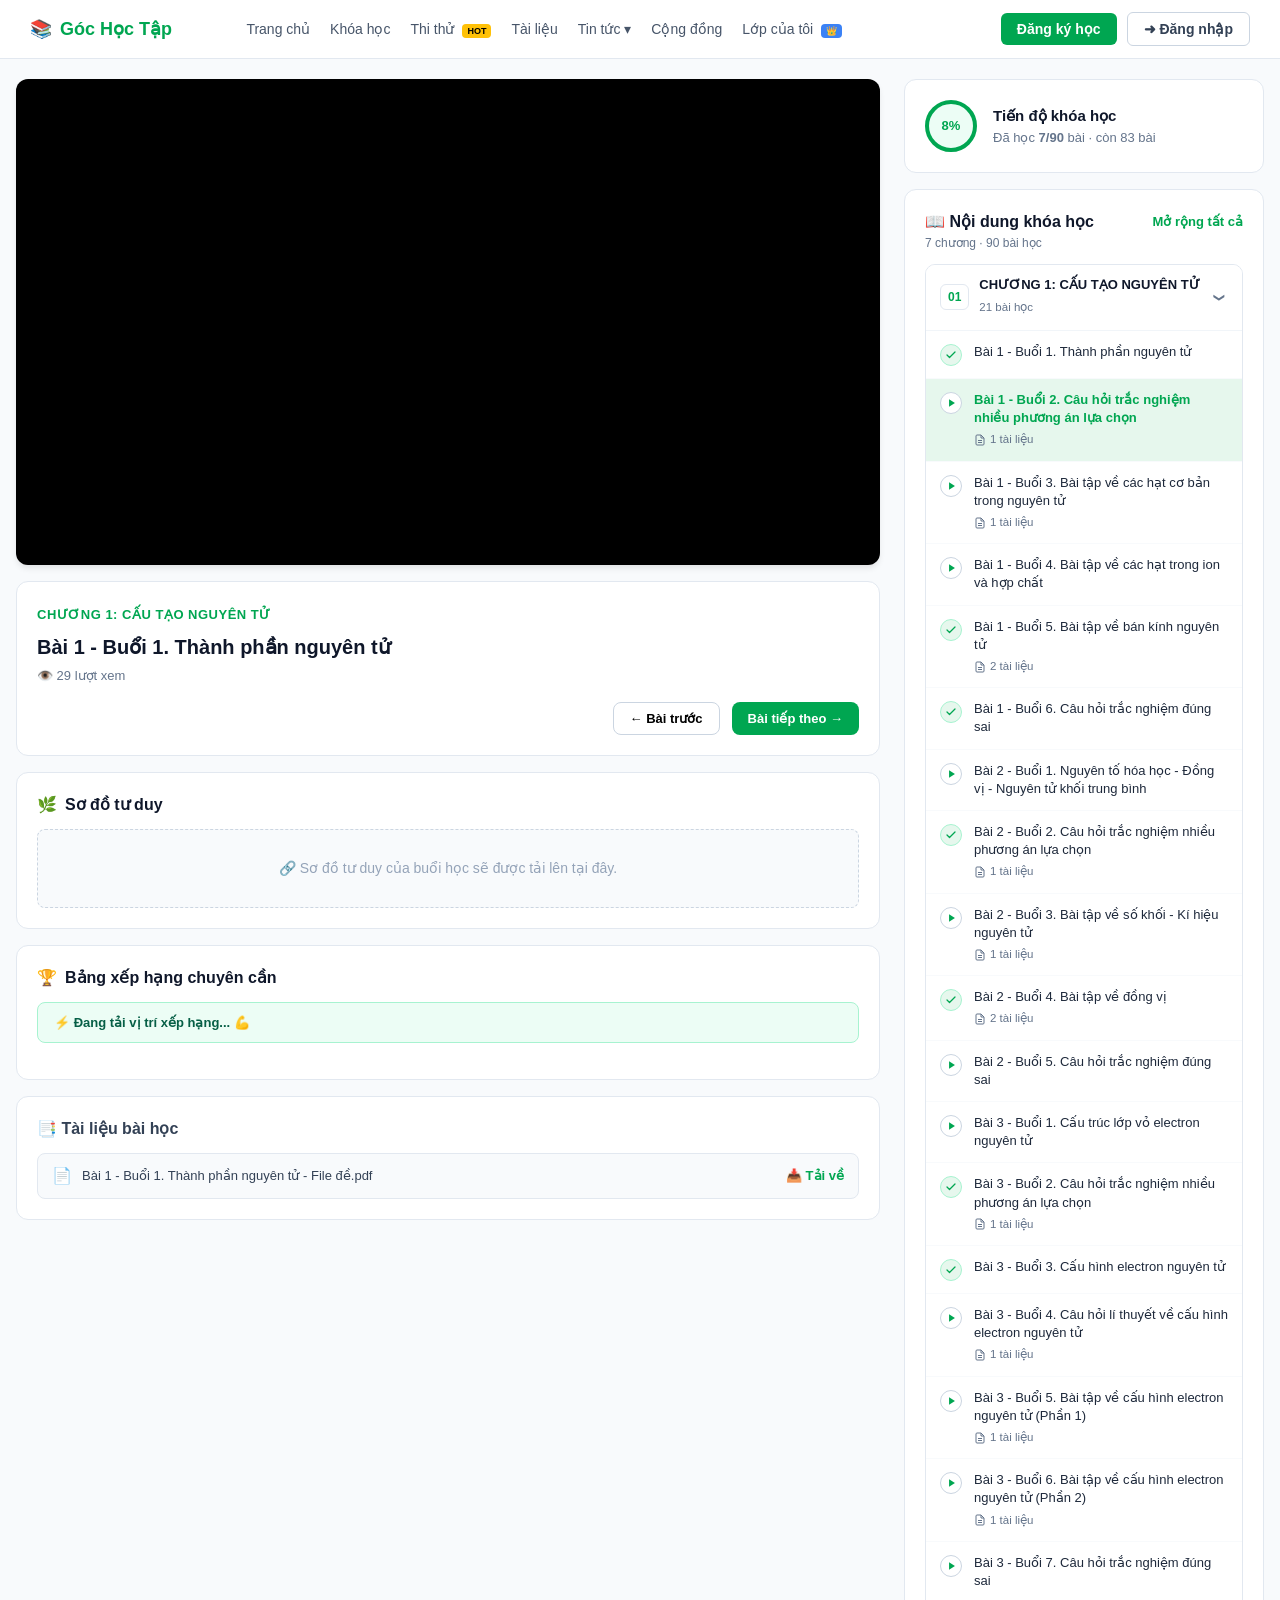
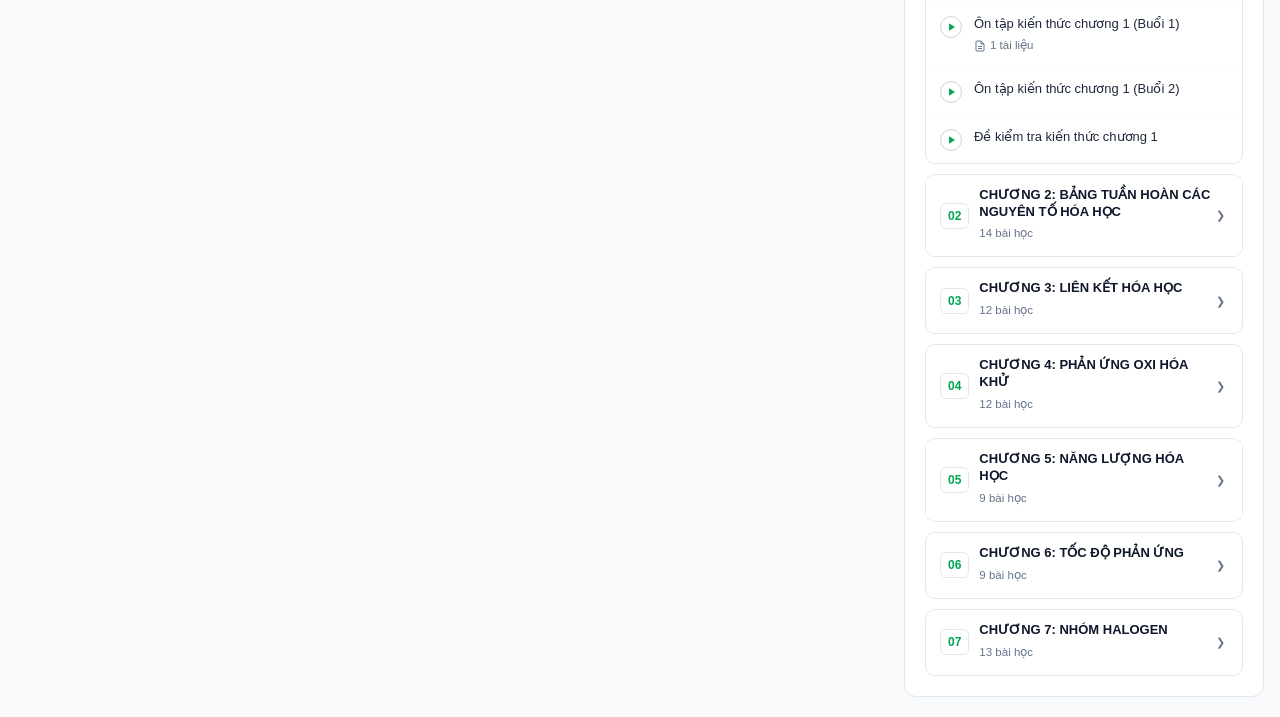
==== commit 7141cafd: "Update index.html" ====
--- a/index.html
+++ b/index.html
@@ -106,7 +106,7 @@
             <div class="playlist-card">
                 <div class="playlist-header">
                     <h3>📖 Nội dung khóa học</h3>
-                    <a href="#" class="expand-all" onclick="toggleExpandAll(event)">Mở rộng tất cả</a>
+                    <a href="#" class="expand-all">Mở rộng tất cả</a>
                 </div>
                 <span class="sub-info">7 chương · 90 bài học</span>
 
@@ -402,30 +402,195 @@
                             </div>
                         </li>
 
-                        <li class="lesson-item" onclick="changeVideo('ID_YOUTUBE_BAI_29', 'Bài 7 - Buổi 1. Xu hướng biến đổi thành phần và tính chất của hợp chất trong một chu kì', 'CHƯƠNG 2: BẢNG TUẦN HOÀN CÁC NGUYÊN TỐ HÓA HỌC', 'tai-lieu-bai-29.pdf', this, 28)">
-                            <div class="status-icon play">
-                                <svg viewBox="0 0 24 24" fill="currentColor"><polygon points="5,3 19,12 5,21"></polygon></svg>
-                            </div>
-                            <div class="lesson-text">
-                                <p class="lesson-title">Bài 7 - Buổi 1. Xu hướng biến đổi thành phần và tính chất của hợp chất trong một chu kì</p>
-                            </div>
-                        </li>
-
-                        <li class="lesson-item" onclick="changeVideo('ID_YOUTUBE_BAI_30', 'Bài 8 - Buổi 1. Định luật tuần hoàn và ý nghĩa của bảng tuần hoàn các nguyên tố hóa học', 'CHƯƠNG 2: BẢNG TUẦN HOÀN CÁC NGUYÊN TỐ HÓA HỌC', 'tai-lieu-bai-30.pdf', this, 29)">
-                            <div class="status-icon play">
-                                <svg viewBox="0 0 24 24" fill="currentColor"><polygon points="5,3 19,12 5,21"></polygon></svg>
-                            </div>
-                            <div class="lesson-text">
-                                <p class="lesson-title">Bài 8 - Buổi 1. Định luật tuần hoàn và ý nghĩa của bảng tuần hoàn các nguyên tố hóa học</p>
+                        <li class="lesson-item" onclick="changeVideo('ID_YOUTUBE_BAI_29', 'Bài 7 - Buổi 1. Xu hướng biến đổi thành phần và một số tính chất của hợp chất trong chu kì', 'CHƯƠNG 2: BẢNG TUẦN HOÀN CÁC NGUYÊN TỐ HÓA HỌC', 'tai-lieu-bai-29.pdf', this, 28)">
+                            <div class="status-icon play">
+                                <svg viewBox="0 0 24 24" fill="currentColor"><polygon points="5,3 19,12 5,21"></polygon></svg>
+                            </div>
+                            <div class="lesson-text">
+                                <p class="lesson-title">Bài 7 - Buổi 1. Xu hướng biến đổi thành phần và một số tính chất của hợp chất trong chu kì</p>
+                                <span class="doc-count"><svg viewBox="0 0 24 24" fill="none" stroke="currentColor" stroke-width="2"><path d="M14 2H6a2 2 0 0 0-2 2v16a2 2 0 0 0 2 2h12a2 2 0 0 0 2-2V8z"></path><polyline points="14 2 14 8 20 8"></polyline><line x1="16" y1="13" x2="8" y2="13"></line><line x1="16" y1="17" x2="8" y2="17"></line></svg> 1 tài liệu</span>
+                            </div>
+                        </li>
+
+                        <li class="lesson-item" onclick="changeVideo('ID_YOUTUBE_BAI_30', 'Bài 7 - Buổi 2. Câu hỏi lí thuyết về xu hướng biến đổi thành phần và tính chất của hợp chất trong một chu kì', 'CHƯƠNG 2: BẢNG TUẦN HOÀN CÁC NGUYÊN TỐ HÓA HỌC', 'tai-lieu-bai-30.pdf', this, 29)">
+                            <div class="status-icon play">
+                                <svg viewBox="0 0 24 24" fill="currentColor"><polygon points="5,3 19,12 5,21"></polygon></svg>
+                            </div>
+                            <div class="lesson-text">
+                                <p class="lesson-title">Bài 7 - Buổi 2. Câu hỏi lí thuyết về xu hướng biến đổi thành phần và tính chất của hợp chất trong một chu kì</p>
+                                <span class="doc-count"><svg viewBox="0 0 24 24" fill="none" stroke="currentColor" stroke-width="2"><path d="M14 2H6a2 2 0 0 0-2 2v16a2 2 0 0 0 2 2h12a2 2 0 0 0 2-2V8z"></path><polyline points="14 2 14 8 20 8"></polyline><line x1="16" y1="13" x2="8" y2="13"></line><line x1="16" y1="17" x2="8" y2="17"></line></svg> 1 tài liệu</span>
+                            </div>
+                        </li>
+
+                        <li class="lesson-item" onclick="changeVideo('ID_YOUTUBE_BAI_31', 'Bài 8 - Buổi 1. Câu hỏi về định luật tuần hoàn và ý nghĩa bảng tuần hoàn', 'CHƯƠNG 2: BẢNG TUẦN HOÀN CÁC NGUYÊN TỐ HÓA HỌC', 'tai-lieu-bai-31.pdf', this, 30)">
+                            <div class="status-icon play">
+                                <svg viewBox="0 0 24 24" fill="currentColor"><polygon points="5,3 19,12 5,21"></polygon></svg>
+                            </div>
+                            <div class="lesson-text">
+                                <p class="lesson-title">Bài 8 - Buổi 1. Câu hỏi về định luật tuần hoàn và ý nghĩa bảng tuần hoàn</p>
+                                <span class="doc-count"><svg viewBox="0 0 24 24" fill="none" stroke="currentColor" stroke-width="2"><path d="M14 2H6a2 2 0 0 0-2 2v16a2 2 0 0 0 2 2h12a2 2 0 0 0 2-2V8z"></path><polyline points="14 2 14 8 20 8"></polyline><line x1="16" y1="13" x2="8" y2="13"></line><line x1="16" y1="17" x2="8" y2="17"></line></svg> 1 tài liệu</span>
+                            </div>
+                        </li>
+
+                        <li class="lesson-item" onclick="changeVideo('ID_YOUTUBE_BAI_32', 'Bài 8 - Buổi 2. Các dạng bài tập trọng tâm về Bảng tuần hoàn các nguyên tố hóa học', 'CHƯƠNG 2: BẢNG TUẦN HOÀN CÁC NGUYÊN TỐ HÓA HỌC', 'tai-lieu-bai-32.pdf', this, 31)">
+                            <div class="status-icon play">
+                                <svg viewBox="0 0 24 24" fill="currentColor"><polygon points="5,3 19,12 5,21"></polygon></svg>
+                            </div>
+                            <div class="lesson-text">
+                                <p class="lesson-title">Bài 8 - Buổi 2. Các dạng bài tập trọng tâm về Bảng tuần hoàn các nguyên tố hóa học</p>
+                                <span class="doc-count"><svg viewBox="0 0 24 24" fill="none" stroke="currentColor" stroke-width="2"><path d="M14 2H6a2 2 0 0 0-2 2v16a2 2 0 0 0 2 2h12a2 2 0 0 0 2-2V8z"></path><polyline points="14 2 14 8 20 8"></polyline><line x1="16" y1="13" x2="8" y2="13"></line><line x1="16" y1="17" x2="8" y2="17"></line></svg> 1 tài liệu</span>
+                            </div>
+                        </li>
+
+                        <li class="lesson-item" onclick="changeVideo('ID_YOUTUBE_BAI_33', 'Ôn tập kiến thức chương 2 (Buổi 1)', 'CHƯƠNG 2: BẢNG TUẦN HOÀN CÁC NGUYÊN TỐ HÓA HỌC', 'tai-lieu-bai-33.pdf', this, 32)">
+                            <div class="status-icon play">
+                                <svg viewBox="0 0 24 24" fill="currentColor"><polygon points="5,3 19,12 5,21"></polygon></svg>
+                            </div>
+                            <div class="lesson-text">
+                                <p class="lesson-title">Ôn tập kiến thức chương 2 (Buổi 1)</p>
+                            </div>
+                        </li>
+
+                        <li class="lesson-item" onclick="changeVideo('ID_YOUTUBE_BAI_34', 'Ôn tập kiến thức chương 2 (Buổi 2)', 'CHƯƠNG 2: BẢNG TUẦN HOÀN CÁC NGUYÊN TỐ HÓA HỌC', 'tai-lieu-bai-34.pdf', this, 33)">
+                            <div class="status-icon play">
+                                <svg viewBox="0 0 24 24" fill="currentColor"><polygon points="5,3 19,12 5,21"></polygon></svg>
+                            </div>
+                            <div class="lesson-text">
+                                <p class="lesson-title">Ôn tập kiến thức chương 2 (Buổi 2)</p>
+                            </div>
+                        </li>
+
+                        <li class="lesson-item" onclick="changeVideo('ID_YOUTUBE_BAI_35', 'Đề kiểm tra kiến thức chương 2', 'CHƯƠNG 2: BẢNG TUẦN HOÀN CÁC NGUYÊN TỐ HÓA HỌC', 'tai-lieu-bai-35.pdf', this, 34)">
+                            <div class="status-icon play">
+                                <svg viewBox="0 0 24 24" fill="currentColor"><polygon points="5,3 19,12 5,21"></polygon></svg>
+                            </div>
+                            <div class="lesson-text">
+                                <p class="lesson-title">Đề kiểm tra kiến thức chương 2</p>
                             </div>
                         </li>
                     </ul>
                 </details>
+
+                <!-- CHƯƠNG 3 -->
+                <details class="chapter-accordion">
+                    <summary class="chapter-header">
+                        <div class="chapter-badge">03</div>
+                        <div class="chapter-info">
+                            <h4>CHƯƠNG 3: LIÊN KẾT HÓA HỌC</h4>
+                            <span>12 bài học</span>
+                        </div>
+                        <span class="arrow-icon"></span>
+                    </summary>
+                </details>
+
+                <!-- CHƯƠNG 4 -->
+                <details class="chapter-accordion">
+                    <summary class="chapter-header">
+                        <div class="chapter-badge">04</div>
+                        <div class="chapter-info">
+                            <h4>CHƯƠNG 4: PHẢN ỨNG OXI HÓA KHỬ</h4>
+                            <span>12 bài học</span>
+                        </div>
+                        <span class="arrow-icon"></span>
+                    </summary>
+                </details>
+
+                <!-- CHƯƠNG 5 -->
+                <details class="chapter-accordion">
+                    <summary class="chapter-header">
+                        <div class="chapter-badge">05</div>
+                        <div class="chapter-info">
+                            <h4>CHƯƠNG 5: NĂNG LƯỢNG HÓA HỌC</h4>
+                            <span>9 bài học</span>
+                        </div>
+                        <span class="arrow-icon"></span>
+                    </summary>
+                </details>
+
+                <!-- CHƯƠNG 6 -->
+                <details class="chapter-accordion">
+                    <summary class="chapter-header">
+                        <div class="chapter-badge">06</div>
+                        <div class="chapter-info">
+                            <h4>CHƯƠNG 6: TỐC ĐỘ PHẢN ỨNG</h4>
+                            <span>9 bài học</span>
+                        </div>
+                        <span class="arrow-icon"></span>
+                    </summary>
+                </details>
+
+                <!-- CHƯƠNG 7 -->
+                <details class="chapter-accordion">
+                    <summary class="chapter-header">
+                        <div class="chapter-badge">07</div>
+                        <div class="chapter-info">
+                            <h4>CHƯƠNG 7: NHÓM HALOGEN</h4>
+                            <span>13 bài học</span>
+                        </div>
+                        <span class="arrow-icon"></span>
+                    </summary>
+                </details>
+
             </div>
         </aside>
     </main>
 
-    <!-- Modal Đăng nhập / Đăng ký (Tùy chọn tích hợp Modal) -->
-    <script src="script.js"></script>
+    <!-- Modal Đăng nhập / Đăng ký -->
+    <div id="authModal" class="modal-overlay" onclick="closeModalOnOverlay(event)">
+        <div class="modal-box">
+            <span class="close-btn" onclick="closeModal()">&times;</span>
+            <div class="auth-header">
+                <h2 id="modal-title">Tài khoản học tập</h2>
+            </div>
+            <div class="tab-header">
+                <button id="tab-login-btn" class="tab-btn active" onclick="switchTab('login')">Đăng nhập</button>
+                <button id="tab-register-btn" class="tab-btn" onclick="switchTab('register')">Đăng ký</button>
+            </div>
+
+            <!-- Form Đăng nhập -->
+            <form id="login-form" class="auth-form" onsubmit="handleAuth(event, 'login')">
+                <div class="form-group">
+                    <label>Email</label>
+                    <input type="email" id="login-email" required placeholder="nhapemail@gmail.com">
+                </div>
+                <div class="form-group">
+                    <label>Mật khẩu</label>
+                    <input type="password" id="login-pass" required placeholder="••••••••">
+                </div>
+                <button type="submit" class="submit-btn green-btn">Đăng nhập</button>
+
+                <div class="divider"><span>hoặc</span></div>
+                <button type="button" class="google-btn" onclick="loginWithGoogle()">
+                    <img src="https://www.gstatic.com/firebasejs/ui/2.0.0/images/auth/google.svg" alt="Google">
+                    Đăng nhập bằng Google
+                </button>
+            </form>
+
+            <!-- Form Đăng ký -->
+            <form id="register-form" class="auth-form hidden" onsubmit="handleAuth(event, 'register')">
+                <div class="form-group">
+                    <label>Họ và tên</label>
+                    <input type="text" id="register-fullname" required placeholder="Nguyễn Văn A">
+                </div>
+                <div class="form-group">
+                    <label>Email</label>
+                    <input type="email" id="register-email" required placeholder="email@gmail.com">
+                </div>
+                <div class="form-group">
+                    <label>Mật khẩu</label>
+                    <input type="password" id="register-pass" minlength="6" required placeholder="Tạo mật khẩu">
+                </div>
+                <button type="submit" class="submit-btn green-btn">Tạo tài khoản</button>
+
+                <div class="divider"><span>hoặc</span></div>
+                <button type="button" class="google-btn" onclick="loginWithGoogle()">
+                    <img src="https://www.gstatic.com/firebasejs/ui/2.0.0/images/auth/google.svg" alt="Google">
+                    Đăng ký bằng Google
+                </button>
+            </form>
+        </div>
+    </div>
+
+    <script type="module" src="script.js"></script>
 </body>
 </html>
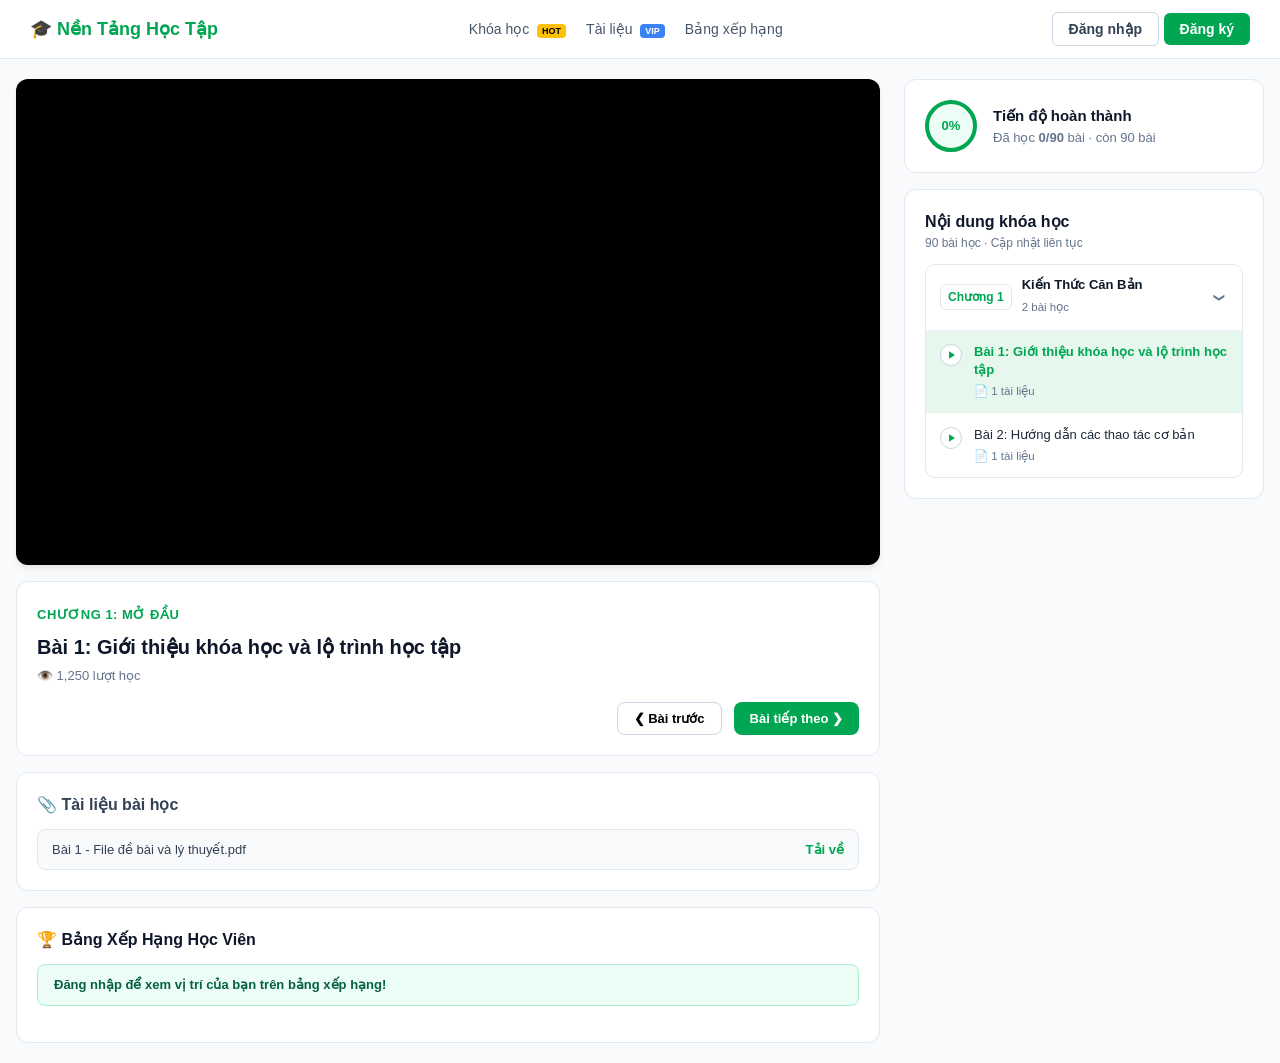
==== commit 61f866c5: "Update index.html" ====
--- a/index.html
+++ b/index.html
@@ -3,594 +3,190 @@
 <head>
     <meta charset="UTF-8">
     <meta name="viewport" content="width=device-width, initial-scale=1.0">
-    <title>Góc Học Tập Cá Nhân</title>
+    <title>Hệ Thống Học Tập Trực Tuyến</title>
+    <!-- Nhúng file CSS trang trí -->
     <link rel="stylesheet" href="style.css">
 </head>
 <body>
 
-    <!-- Header Navbar -->
-    <header class="navbar">
-        <div class="logo">
-            <span class="logo-icon">📚</span>
-            <span class="logo-text">Góc Học Tập</span>
-            <span id="admin-badge" class="badge badge-hot" style="display: none; margin-left: 8px;">ADMIN</span>
+    <!-- NAVBAR (THANH ĐIỀU HƯỚNG) -->
+    <nav class="navbar">
+        <a href="#" class="logo">
+            🎓 Nền Tảng Học Tập
+        </a>
+        <div class="nav-links">
+            <a href="#">Khóa học <span class="badge badge-hot">HOT</span></a>
+            <a href="#">Tài liệu <span class="badge badge-vip">VIP</span></a>
+            <a href="#">Bảng xếp hạng</a>
         </div>
+        <div class="auth-buttons">
+            <span id="user-display" class="user-display-text"></span>
+            <span id="admin-badge" class="badge badge-vip hidden">Admin</span>
+            <div id="auth-btns">
+                <button class="btn btn-outline" onclick="openModal('login')">Đăng nhập</button>
+                <button class="btn btn-primary" onclick="openModal('register')">Đăng ký</button>
+            </div>
+            <button id="logout-btn" class="btn btn-outline hidden" onclick="logout()">Đăng xuất</button>
+        </div>
+    </nav>
 
-        <nav class="nav-links">
-            <a href="#">Trang chủ</a>
-            <a href="#">Khóa học</a>
-            <a href="#" class="has-badge">Thi thử <span class="badge badge-hot">HOT</span></a>
-            <a href="#">Tài liệu</a>
-            <a href="#">Tin tức ▾</a>
-            <a href="#">Cộng đồng</a>
-            <a href="#" class="has-badge">Lớp của tôi <span class="badge badge-vip">👑</span></a>
-        </nav>
-
-        <div id="user-display" style="font-weight: bold; color: #00a651; margin-right: 10px;"></div>
-
-        <div id="auth-btns" class="auth-buttons">
-            <button class="btn btn-primary" onclick="openModal('register')">Đăng ký học</button>
-            <button class="btn btn-outline" onclick="openModal('login')">➜ Đăng nhập</button>
-        </div>
-        <button id="logout-btn" class="btn btn-outline" style="display: none;" onclick="logout()">Đăng xuất</button>
-    </header>
-
-    <!-- Main Content Layout -->
-    <main class="course-container">
-        <!-- Cột Trái: Video, Sơ Đồ Tư Duy & Bảng Xếp Hạng -->
-        <section class="left-content">
+    <!-- LAYOUT CHÍNH KHÓA HỌC -->
+    <div class="course-container">
+        
+        <!-- CỘT BÊN TRÁI: VIDEO & BÀI HỌC & TÀI LIỆU -->
+        <div class="left-content">
+            
+            <!-- KHUNG BÀI HỌC VIDEO YOUTUBE -->
             <div class="video-wrapper">
-                <iframe id="main-player" 
-                        src="https://www.youtube.com/embed/rBUEpdM8z9k?enablejsapi=1" 
-                        frameborder="0" 
-                        allow="accelerometer; autoplay; clipboard-write; encrypted-media; gyroscope; picture-in-picture" 
-                        allowfullscreen>
-                </iframe>
+                <iframe id="main-player" src="https://www.youtube.com/embed/dQw4w9WgXcQ?enablejsapi=1" allow="autoplay; encrypted-media" allowfullscreen></iframe>
             </div>
 
+            <!-- TIÊU ĐỀ & ĐIỀU HƯỚNG BÀI HỌC -->
             <div class="lesson-header">
-                <span class="chapter-tag" id="chapter-tag">CHƯƠNG 1: CẤU TẠO NGUYÊN TỬ</span>
-                <h1 id="video-title">Bài 1 - Buổi 1. Thành phần nguyên tử</h1>
-                <p class="view-count">👁️ 29 lượt xem</p>
-                
+                <span id="chapter-tag" class="chapter-tag">Chương 1: Mở Đầu</span>
+                <h1 id="video-title">Bài 1: Giới thiệu khóa học và lộ trình học tập</h1>
+                <div class="view-count">👁️ 1,250 lượt học</div>
                 <div class="nav-buttons">
-                    <button class="btn-nav btn-prev" onclick="prevLesson()">← Bài trước</button>
-                    <button class="btn-nav btn-next" onclick="nextLesson()">Bài tiếp theo →</button>
+                    <button class="btn-nav" onclick="prevLesson()">❮ Bài trước</button>
+                    <button class="btn-nav btn-next" onclick="nextLesson()">Bài tiếp theo ❯</button>
                 </div>
             </div>
 
-            <!-- Khung Sơ Đồ Tư Duy -->
-            <div class="card-section">
-                <div class="card-title"><span class="icon">🌿</span> Sơ đồ tư duy</div>
-                <div class="mindmap-placeholder">
-                    <span class="node-icon">🔗</span> Sơ đồ tư duy của buổi học sẽ được tải lên tại đây.
+            <!-- THÔNG TIN TÀI LIỆU ĐÍNH KÈM -->
+            <div class="document-card">
+                <h3>📎 Tài liệu bài học</h3>
+                <div class="doc-item">
+                    <span id="doc-title" class="doc-name">Bài 1 - File đề bài và lý thuyết.pdf</span>
+                    <a id="doc-link" href="#" class="btn-download" target="_blank">Tải về</a>
                 </div>
             </div>
 
-            <!-- Khung Bảng Xếp Hạng Chuyên Cần -->
+            <!-- BẢNG XẾP HẠNG REALTIME -->
             <div class="card-section">
-                <div class="card-title"><span class="icon">🏆</span> Bảng xếp hạng chuyên cần</div>
-                
-                <div class="user-rank-banner">
-                    <span class="lightning">⚡</span> <span id="my-rank-text">Đang tải vị trí xếp hạng...</span> 💪
+                <div class="card-title">🏆 Bảng Xếp Hạng Học Viên</div>
+                <div id="my-rank-text" class="user-rank-banner">
+                    Đăng nhập để xem vị trí của bạn trên bảng xếp hạng!
                 </div>
-
                 <div id="leaderboard-list" class="leaderboard-list">
-                    <!-- Danh sách xếp hạng render động từ Firestore -->
+                    <!-- Danh sách người dùng sẽ được JavaScript tự động tạo vào đây -->
                 </div>
             </div>
 
-            <!-- Khung Tài Liệu Bài Học -->
-            <div class="document-card">
-                <h3>📑 Tài liệu bài học</h3>
-                <div class="doc-item">
-                    <span class="doc-icon">📄</span>
-                    <span id="doc-title" class="doc-name">Bài 1 - Buổi 1. Thành phần nguyên tử - File đề.pdf</span>
-                    <a id="doc-link" href="#" class="btn-download" download>📥 Tải về</a>
-                </div>
-            </div>
-        </section>
+        </div>
 
-        <!-- Cột Phải: Tiến Độ & Nội Dung Khóa Học -->
-        <aside class="right-sidebar">
+        <!-- CỘT BÊN PHẢI: TIẾN ĐỘ & DANH SÁCH BÀI HỌC -->
+        <div class="right-sidebar">
+            
+            <!-- KHUNG TIẾN ĐỘ HỌC TẬP -->
             <div class="progress-card">
                 <div class="circle-progress">
-                    <span>8%</span>
+                    <span>0%</span>
                 </div>
                 <div class="progress-info">
-                    <h4>Tiến độ khóa học</h4>
-                    <p>Đã học <strong>7/90</strong> bài · còn 83 bài</p>
+                    <h4>Tiến độ hoàn thành</h4>
+                    <p>Đã học <strong>0/90</strong> bài · còn 90 bài</p>
                 </div>
             </div>
 
+            <!-- DANH SÁCH BÀI HỌC (ACCORDION) -->
             <div class="playlist-card">
                 <div class="playlist-header">
-                    <h3>📖 Nội dung khóa học</h3>
-                    <a href="#" class="expand-all">Mở rộng tất cả</a>
+                    <h3>Nội dung khóa học</h3>
                 </div>
-                <span class="sub-info">7 chương · 90 bài học</span>
+                <span class="sub-info">90 bài học · Cập nhật liên tục</span>
 
                 <!-- CHƯƠNG 1 -->
                 <details class="chapter-accordion" open>
                     <summary class="chapter-header">
-                        <div class="chapter-badge">01</div>
+                        <span class="chapter-badge">Chương 1</span>
                         <div class="chapter-info">
-                            <h4>CHƯƠNG 1: CẤU TẠO NGUYÊN TỬ</h4>
-                            <span>21 bài học</span>
+                            <h4>Kiến Thức Căn Bản</h4>
+                            <span>2 bài học</span>
                         </div>
                         <span class="arrow-icon"></span>
                     </summary>
                     <ul class="lesson-list">
-                        <li class="lesson-item completed" onclick="changeVideo('rBUEpdM8z9k', 'Bài 1 - Buổi 1. Thành phần nguyên tử', 'CHƯƠNG 1: CẤU TẠO NGUYÊN TỬ', 'tai-lieu-bai-1.pdf', this, 0)">
-                            <div class="status-icon completed">
-                                <svg viewBox="0 0 24 24" fill="none" stroke="currentColor" stroke-width="2.5" stroke-linecap="round" stroke-linejoin="round"><polyline points="20 6 9 17 4 12"></polyline></svg>
+                        <li class="lesson-item active" onclick="changeVideo('dQw4w9WgXcQ', 'Bài 1: Giới thiệu khóa học và lộ trình học tập', 'Chương 1: Kiến Thức Căn Bản', '#', this, 0)">
+                            <div class="status-icon play">
+                                <svg viewBox="0 0 24 24" fill="currentColor"><polygon points="5 3 19 12 5 21 5 3"></polygon></svg>
                             </div>
                             <div class="lesson-text">
-                                <p class="lesson-title">Bài 1 - Buổi 1. Thành phần nguyên tử</p>
+                                <span class="lesson-title">Bài 1: Giới thiệu khóa học và lộ trình học tập</span>
+                                <span class="doc-count">📄 1 tài liệu</span>
                             </div>
                         </li>
-
-                        <li class="lesson-item active" onclick="changeVideo('ID_YOUTUBE_BAI_1_2', 'Bài 1 - Buổi 2. Câu hỏi trắc nghiệm nhiều phương án lựa chọn', 'CHƯƠNG 1: CẤU TẠO NGUYÊN TỬ', 'tai-lieu-bai-1-2.pdf', this, 1)">
+                        <li class="lesson-item" onclick="changeVideo('dQw4w9WgXcQ', 'Bài 2: Hướng dẫn các thao tác cơ bản', 'Chương 1: Kiến Thức Căn Bản', '#', this, 1)">
                             <div class="status-icon play">
-                                <svg viewBox="0 0 24 24" fill="currentColor"><polygon points="5,3 19,12 5,21"></polygon></svg>
+                                <svg viewBox="0 0 24 24" fill="currentColor"><polygon points="5 3 19 12 5 21 5 3"></polygon></svg>
                             </div>
                             <div class="lesson-text">
-                                <p class="lesson-title">Bài 1 - Buổi 2. Câu hỏi trắc nghiệm nhiều phương án lựa chọn</p>
-                                <span class="doc-count"><svg viewBox="0 0 24 24" fill="none" stroke="currentColor" stroke-width="2"><path d="M14 2H6a2 2 0 0 0-2 2v16a2 2 0 0 0 2 2h12a2 2 0 0 0 2-2V8z"></path><polyline points="14 2 14 8 20 8"></polyline><line x1="16" y1="13" x2="8" y2="13"></line><line x1="16" y1="17" x2="8" y2="17"></line></svg> 1 tài liệu</span>
-                            </div>
-                        </li>
-
-                        <li class="lesson-item" onclick="changeVideo('ID_YOUTUBE_BAI_1_3', 'Bài 1 - Buổi 3. Bài tập về các hạt cơ bản trong nguyên tử', 'CHƯƠNG 1: CẤU TẠO NGUYÊN TỬ', 'tai-lieu-bai-1-3.pdf', this, 2)">
-                            <div class="status-icon play">
-                                <svg viewBox="0 0 24 24" fill="currentColor"><polygon points="5,3 19,12 5,21"></polygon></svg>
-                            </div>
-                            <div class="lesson-text">
-                                <p class="lesson-title">Bài 1 - Buổi 3. Bài tập về các hạt cơ bản trong nguyên tử</p>
-                                <span class="doc-count"><svg viewBox="0 0 24 24" fill="none" stroke="currentColor" stroke-width="2"><path d="M14 2H6a2 2 0 0 0-2 2v16a2 2 0 0 0 2 2h12a2 2 0 0 0 2-2V8z"></path><polyline points="14 2 14 8 20 8"></polyline><line x1="16" y1="13" x2="8" y2="13"></line><line x1="16" y1="17" x2="8" y2="17"></line></svg> 1 tài liệu</span>
-                            </div>
-                        </li>
-
-                        <li class="lesson-item" onclick="changeVideo('ID_YOUTUBE_BAI_1_4', 'Bài 1 - Buổi 4. Bài tập về các hạt trong ion và hợp chất', 'CHƯƠNG 1: CẤU TẠO NGUYÊN TỬ', 'tai-lieu-bai-1-4.pdf', this, 3)">
-                            <div class="status-icon play">
-                                <svg viewBox="0 0 24 24" fill="currentColor"><polygon points="5,3 19,12 5,21"></polygon></svg>
-                            </div>
-                            <div class="lesson-text">
-                                <p class="lesson-title">Bài 1 - Buổi 4. Bài tập về các hạt trong ion và hợp chất</p>
-                            </div>
-                        </li>
-
-                        <li class="lesson-item completed" onclick="changeVideo('ID_YOUTUBE_BAI_1_5', 'Bài 1 - Buổi 5. Bài tập về bán kính nguyên tử', 'CHƯƠNG 1: CẤU TẠO NGUYÊN TỬ', 'tai-lieu-bai-1-5.pdf', this, 4)">
-                            <div class="status-icon completed">
-                                <svg viewBox="0 0 24 24" fill="none" stroke="currentColor" stroke-width="2.5" stroke-linecap="round" stroke-linejoin="round"><polyline points="20 6 9 17 4 12"></polyline></svg>
-                            </div>
-                            <div class="lesson-text">
-                                <p class="lesson-title">Bài 1 - Buổi 5. Bài tập về bán kính nguyên tử</p>
-                                <span class="doc-count"><svg viewBox="0 0 24 24" fill="none" stroke="currentColor" stroke-width="2"><path d="M14 2H6a2 2 0 0 0-2 2v16a2 2 0 0 0 2 2h12a2 2 0 0 0 2-2V8z"></path><polyline points="14 2 14 8 20 8"></polyline><line x1="16" y1="13" x2="8" y2="13"></line><line x1="16" y1="17" x2="8" y2="17"></line></svg> 2 tài liệu</span>
-                            </div>
-                        </li>
-
-                        <li class="lesson-item completed" onclick="changeVideo('ID_YOUTUBE_BAI_1_6', 'Bài 1 - Buổi 6. Câu hỏi trắc nghiệm đúng sai', 'CHƯƠNG 1: CẤU TẠO NGUYÊN TỬ', 'tai-lieu-bai-1-6.pdf', this, 5)">
-                            <div class="status-icon completed">
-                                <svg viewBox="0 0 24 24" fill="none" stroke="currentColor" stroke-width="2.5" stroke-linecap="round" stroke-linejoin="round"><polyline points="20 6 9 17 4 12"></polyline></svg>
-                            </div>
-                            <div class="lesson-text">
-                                <p class="lesson-title">Bài 1 - Buổi 6. Câu hỏi trắc nghiệm đúng sai</p>
-                            </div>
-                        </li>
-
-                        <li class="lesson-item" onclick="changeVideo('ID_YOUTUBE_BAI_2_1', 'Bài 2 - Buổi 1. Nguyên tố hóa học - Đồng vị - Nguyên tử khối trung bình', 'CHƯƠNG 1: CẤU TẠO NGUYÊN TỬ', 'tai-lieu-bai-2-1.pdf', this, 6)">
-                            <div class="status-icon play">
-                                <svg viewBox="0 0 24 24" fill="currentColor"><polygon points="5,3 19,12 5,21"></polygon></svg>
-                            </div>
-                            <div class="lesson-text">
-                                <p class="lesson-title">Bài 2 - Buổi 1. Nguyên tố hóa học - Đồng vị - Nguyên tử khối trung bình</p>
-                            </div>
-                        </li>
-
-                        <li class="lesson-item completed" onclick="changeVideo('ID_YOUTUBE_BAI_2_2', 'Bài 2 - Buổi 2. Câu hỏi trắc nghiệm nhiều phương án lựa chọn', 'CHƯƠNG 1: CẤU TẠO NGUYÊN TỬ', 'tai-lieu-bai-2-2.pdf', this, 7)">
-                            <div class="status-icon completed">
-                                <svg viewBox="0 0 24 24" fill="none" stroke="currentColor" stroke-width="2.5" stroke-linecap="round" stroke-linejoin="round"><polyline points="20 6 9 17 4 12"></polyline></svg>
-                            </div>
-                            <div class="lesson-text">
-                                <p class="lesson-title">Bài 2 - Buổi 2. Câu hỏi trắc nghiệm nhiều phương án lựa chọn</p>
-                                <span class="doc-count"><svg viewBox="0 0 24 24" fill="none" stroke="currentColor" stroke-width="2"><path d="M14 2H6a2 2 0 0 0-2 2v16a2 2 0 0 0 2 2h12a2 2 0 0 0 2-2V8z"></path><polyline points="14 2 14 8 20 8"></polyline><line x1="16" y1="13" x2="8" y2="13"></line><line x1="16" y1="17" x2="8" y2="17"></line></svg> 1 tài liệu</span>
-                            </div>
-                        </li>
-
-                        <li class="lesson-item" onclick="changeVideo('ID_YOUTUBE_BAI_2_3', 'Bài 2 - Buổi 3. Bài tập về số khối - Kí hiệu nguyên tử', 'CHƯƠNG 1: CẤU TẠO NGUYÊN TỬ', 'tai-lieu-bai-2-3.pdf', this, 8)">
-                            <div class="status-icon play">
-                                <svg viewBox="0 0 24 24" fill="currentColor"><polygon points="5,3 19,12 5,21"></polygon></svg>
-                            </div>
-                            <div class="lesson-text">
-                                <p class="lesson-title">Bài 2 - Buổi 3. Bài tập về số khối - Kí hiệu nguyên tử</p>
-                                <span class="doc-count"><svg viewBox="0 0 24 24" fill="none" stroke="currentColor" stroke-width="2"><path d="M14 2H6a2 2 0 0 0-2 2v16a2 2 0 0 0 2 2h12a2 2 0 0 0 2-2V8z"></path><polyline points="14 2 14 8 20 8"></polyline><line x1="16" y1="13" x2="8" y2="13"></line><line x1="16" y1="17" x2="8" y2="17"></line></svg> 1 tài liệu</span>
-                            </div>
-                        </li>
-
-                        <li class="lesson-item completed" onclick="changeVideo('ID_YOUTUBE_BAI_2_4', 'Bài 2 - Buổi 4. Bài tập về đồng vị', 'CHƯƠNG 1: CẤU TẠO NGUYÊN TỬ', 'tai-lieu-bai-2-4.pdf', this, 9)">
-                            <div class="status-icon completed">
-                                <svg viewBox="0 0 24 24" fill="none" stroke="currentColor" stroke-width="2.5" stroke-linecap="round" stroke-linejoin="round"><polyline points="20 6 9 17 4 12"></polyline></svg>
-                            </div>
-                            <div class="lesson-text">
-                                <p class="lesson-title">Bài 2 - Buổi 4. Bài tập về đồng vị</p>
-                                <span class="doc-count"><svg viewBox="0 0 24 24" fill="none" stroke="currentColor" stroke-width="2"><path d="M14 2H6a2 2 0 0 0-2 2v16a2 2 0 0 0 2 2h12a2 2 0 0 0 2-2V8z"></path><polyline points="14 2 14 8 20 8"></polyline><line x1="16" y1="13" x2="8" y2="13"></line><line x1="16" y1="17" x2="8" y2="17"></line></svg> 2 tài liệu</span>
-                            </div>
-                        </li>
-
-                        <li class="lesson-item" onclick="changeVideo('ID_YOUTUBE_BAI_2_5', 'Bài 2 - Buổi 5. Câu hỏi trắc nghiệm đúng sai', 'CHƯƠNG 1: CẤU TẠO NGUYÊN TỬ', 'tai-lieu-bai-2-5.pdf', this, 10)">
-                            <div class="status-icon play">
-                                <svg viewBox="0 0 24 24" fill="currentColor"><polygon points="5,3 19,12 5,21"></polygon></svg>
-                            </div>
-                            <div class="lesson-text">
-                                <p class="lesson-title">Bài 2 - Buổi 5. Câu hỏi trắc nghiệm đúng sai</p>
-                            </div>
-                        </li>
-
-                        <li class="lesson-item" onclick="changeVideo('ID_YOUTUBE_BAI_3_1', 'Bài 3 - Buổi 1. Cấu trúc lớp vỏ electron nguyên tử', 'CHƯƠNG 1: CẤU TẠO NGUYÊN TỬ', 'tai-lieu-bai-3-1.pdf', this, 11)">
-                            <div class="status-icon play">
-                                <svg viewBox="0 0 24 24" fill="currentColor"><polygon points="5,3 19,12 5,21"></polygon></svg>
-                            </div>
-                            <div class="lesson-text">
-                                <p class="lesson-title">Bài 3 - Buổi 1. Cấu trúc lớp vỏ electron nguyên tử</p>
-                            </div>
-                        </li>
-
-                        <li class="lesson-item completed" onclick="changeVideo('ID_YOUTUBE_BAI_3_2', 'Bài 3 - Buổi 2. Câu hỏi trắc nghiệm nhiều phương án lựa chọn', 'CHƯƠNG 1: CẤU TẠO NGUYÊN TỬ', 'tai-lieu-bai-3-2.pdf', this, 12)">
-                            <div class="status-icon completed">
-                                <svg viewBox="0 0 24 24" fill="none" stroke="currentColor" stroke-width="2.5" stroke-linecap="round" stroke-linejoin="round"><polyline points="20 6 9 17 4 12"></polyline></svg>
-                            </div>
-                            <div class="lesson-text">
-                                <p class="lesson-title">Bài 3 - Buổi 2. Câu hỏi trắc nghiệm nhiều phương án lựa chọn</p>
-                                <span class="doc-count"><svg viewBox="0 0 24 24" fill="none" stroke="currentColor" stroke-width="2"><path d="M14 2H6a2 2 0 0 0-2 2v16a2 2 0 0 0 2 2h12a2 2 0 0 0 2-2V8z"></path><polyline points="14 2 14 8 20 8"></polyline><line x1="16" y1="13" x2="8" y2="13"></line><line x1="16" y1="17" x2="8" y2="17"></line></svg> 1 tài liệu</span>
-                            </div>
-                        </li>
-
-                        <li class="lesson-item completed" onclick="changeVideo('ID_YOUTUBE_BAI_3_3', 'Bài 3 - Buổi 3. Cấu hình electron nguyên tử', 'CHƯƠNG 1: CẤU TẠO NGUYÊN TỬ', 'tai-lieu-bai-3-3.pdf', this, 13)">
-                            <div class="status-icon completed">
-                                <svg viewBox="0 0 24 24" fill="none" stroke="currentColor" stroke-width="2.5" stroke-linecap="round" stroke-linejoin="round"><polyline points="20 6 9 17 4 12"></polyline></svg>
-                            </div>
-                            <div class="lesson-text">
-                                <p class="lesson-title">Bài 3 - Buổi 3. Cấu hình electron nguyên tử</p>
-                            </div>
-                        </li>
-
-                        <li class="lesson-item" onclick="changeVideo('ID_YOUTUBE_BAI_3_4', 'Bài 3 - Buổi 4. Câu hỏi lí thuyết về cấu hình electron nguyên tử', 'CHƯƠNG 1: CẤU TẠO NGUYÊN TỬ', 'tai-lieu-bai-3-4.pdf', this, 14)">
-                            <div class="status-icon play">
-                                <svg viewBox="0 0 24 24" fill="currentColor"><polygon points="5,3 19,12 5,21"></polygon></svg>
-                            </div>
-                            <div class="lesson-text">
-                                <p class="lesson-title">Bài 3 - Buổi 4. Câu hỏi lí thuyết về cấu hình electron nguyên tử</p>
-                                <span class="doc-count"><svg viewBox="0 0 24 24" fill="none" stroke="currentColor" stroke-width="2"><path d="M14 2H6a2 2 0 0 0-2 2v16a2 2 0 0 0 2 2h12a2 2 0 0 0 2-2V8z"></path><polyline points="14 2 14 8 20 8"></polyline><line x1="16" y1="13" x2="8" y2="13"></line><line x1="16" y1="17" x2="8" y2="17"></line></svg> 1 tài liệu</span>
-                            </div>
-                        </li>
-
-                        <li class="lesson-item" onclick="changeVideo('ID_YOUTUBE_BAI_3_5', 'Bài 3 - Buổi 5. Bài tập về cấu hình electron nguyên tử (Phần 1)', 'CHƯƠNG 1: CẤU TẠO NGUYÊN TỬ', 'tai-lieu-bai-3-5.pdf', this, 15)">
-                            <div class="status-icon play">
-                                <svg viewBox="0 0 24 24" fill="currentColor"><polygon points="5,3 19,12 5,21"></polygon></svg>
-                            </div>
-                            <div class="lesson-text">
-                                <p class="lesson-title">Bài 3 - Buổi 5. Bài tập về cấu hình electron nguyên tử (Phần 1)</p>
-                                <span class="doc-count"><svg viewBox="0 0 24 24" fill="none" stroke="currentColor" stroke-width="2"><path d="M14 2H6a2 2 0 0 0-2 2v16a2 2 0 0 0 2 2h12a2 2 0 0 0 2-2V8z"></path><polyline points="14 2 14 8 20 8"></polyline><line x1="16" y1="13" x2="8" y2="13"></line><line x1="16" y1="17" x2="8" y2="17"></line></svg> 1 tài liệu</span>
-                            </div>
-                        </li>
-
-                        <li class="lesson-item" onclick="changeVideo('ID_YOUTUBE_BAI_3_6', 'Bài 3 - Buổi 6. Bài tập về cấu hình electron nguyên tử (Phần 2)', 'CHƯƠNG 1: CẤU TẠO NGUYÊN TỬ', 'tai-lieu-bai-3-6.pdf', this, 16)">
-                            <div class="status-icon play">
-                                <svg viewBox="0 0 24 24" fill="currentColor"><polygon points="5,3 19,12 5,21"></polygon></svg>
-                            </div>
-                            <div class="lesson-text">
-                                <p class="lesson-title">Bài 3 - Buổi 6. Bài tập về cấu hình electron nguyên tử (Phần 2)</p>
-                                <span class="doc-count"><svg viewBox="0 0 24 24" fill="none" stroke="currentColor" stroke-width="2"><path d="M14 2H6a2 2 0 0 0-2 2v16a2 2 0 0 0 2 2h12a2 2 0 0 0 2-2V8z"></path><polyline points="14 2 14 8 20 8"></polyline><line x1="16" y1="13" x2="8" y2="13"></line><line x1="16" y1="17" x2="8" y2="17"></line></svg> 1 tài liệu</span>
-                            </div>
-                        </li>
-
-                        <li class="lesson-item" onclick="changeVideo('ID_YOUTUBE_BAI_3_7', 'Bài 3 - Buổi 7. Câu hỏi trắc nghiệm đúng sai', 'CHƯƠNG 1: CẤU TẠO NGUYÊN TỬ', 'tai-lieu-bai-3-7.pdf', this, 17)">
-                            <div class="status-icon play">
-                                <svg viewBox="0 0 24 24" fill="currentColor"><polygon points="5,3 19,12 5,21"></polygon></svg>
-                            </div>
-                            <div class="lesson-text">
-                                <p class="lesson-title">Bài 3 - Buổi 7. Câu hỏi trắc nghiệm đúng sai</p>
-                            </div>
-                        </li>
-
-                        <li class="lesson-item" onclick="changeVideo('ID_YOUTUBE_ON_TAP_1', 'Ôn tập kiến thức chương 1 (Buổi 1)', 'CHƯƠNG 1: CẤU TẠO NGUYÊN TỬ', 'tai-lieu-on-tap-1.pdf', this, 18)">
-                            <div class="status-icon play">
-                                <svg viewBox="0 0 24 24" fill="currentColor"><polygon points="5,3 19,12 5,21"></polygon></svg>
-                            </div>
-                            <div class="lesson-text">
-                                <p class="lesson-title">Ôn tập kiến thức chương 1 (Buổi 1)</p>
-                                <span class="doc-count"><svg viewBox="0 0 24 24" fill="none" stroke="currentColor" stroke-width="2"><path d="M14 2H6a2 2 0 0 0-2 2v16a2 2 0 0 0 2 2h12a2 2 0 0 0 2-2V8z"></path><polyline points="14 2 14 8 20 8"></polyline><line x1="16" y1="13" x2="8" y2="13"></line><line x1="16" y1="17" x2="8" y2="17"></line></svg> 1 tài liệu</span>
-                            </div>
-                        </li>
-
-                        <li class="lesson-item" onclick="changeVideo('ID_YOUTUBE_ON_TAP_2', 'Ôn tập kiến thức chương 1 (Buổi 2)', 'CHƯƠNG 1: CẤU TẠO NGUYÊN TỬ', 'tai-lieu-on-tap-2.pdf', this, 19)">
-                            <div class="status-icon play">
-                                <svg viewBox="0 0 24 24" fill="currentColor"><polygon points="5,3 19,12 5,21"></polygon></svg>
-                            </div>
-                            <div class="lesson-text">
-                                <p class="lesson-title">Ôn tập kiến thức chương 1 (Buổi 2)</p>
-                            </div>
-                        </li>
-
-                        <li class="lesson-item" onclick="changeVideo('ID_YOUTUBE_KIEM_TRA_1', 'Đề kiểm tra kiến thức chương 1', 'CHƯƠNG 1: CẤU TẠO NGUYÊN TỬ', 'tai-lieu-kiem-tra-1.pdf', this, 20)">
-                            <div class="status-icon play">
-                                <svg viewBox="0 0 24 24" fill="currentColor"><polygon points="5,3 19,12 5,21"></polygon></svg>
-                            </div>
-                            <div class="lesson-text">
-                                <p class="lesson-title">Đề kiểm tra kiến thức chương 1</p>
+                                <span class="lesson-title">Bài 2: Hướng dẫn các thao tác cơ bản</span>
+                                <span class="doc-count">📄 1 tài liệu</span>
                             </div>
                         </li>
                     </ul>
                 </details>
 
-                <!-- CHƯƠNG 2 -->
-                <details class="chapter-accordion">
-                    <summary class="chapter-header">
-                        <div class="chapter-badge">02</div>
-                        <div class="chapter-info">
-                            <h4>CHƯƠNG 2: BẢNG TUẦN HOÀN CÁC NGUYÊN TỐ HÓA HỌC</h4>
-                            <span>14 bài học</span>
-                        </div>
-                        <span class="arrow-icon"></span>
-                    </summary>
-                    <ul class="lesson-list">
-                        <li class="lesson-item" onclick="changeVideo('ID_YOUTUBE_BAI_22', 'Bài 5 - Buổi 1. Cấu tạo bảng tuần hoàn các nguyên tố hóa học', 'CHƯƠNG 2: BẢNG TUẦN HOÀN CÁC NGUYÊN TỐ HÓA HỌC', 'tai-lieu-bai-22.pdf', this, 21)">
-                            <div class="status-icon play">
-                                <svg viewBox="0 0 24 24" fill="currentColor"><polygon points="5,3 19,12 5,21"></polygon></svg>
-                            </div>
-                            <div class="lesson-text">
-                                <p class="lesson-title">Bài 5 - Buổi 1. Cấu tạo bảng tuần hoàn các nguyên tố hóa học</p>
-                            </div>
-                        </li>
+            </div>
 
-                        <li class="lesson-item" onclick="changeVideo('ID_YOUTUBE_BAI_23', 'Bài 5 - Buổi 2. Câu hỏi trắc nghiệm nhiều phương án lựa chọn', 'CHƯƠNG 2: BẢNG TUẦN HOÀN CÁC NGUYÊN TỐ HÓA HỌC', 'tai-lieu-bai-23.pdf', this, 22)">
-                            <div class="status-icon play">
-                                <svg viewBox="0 0 24 24" fill="currentColor"><polygon points="5,3 19,12 5,21"></polygon></svg>
-                            </div>
-                            <div class="lesson-text">
-                                <p class="lesson-title">Bài 5 - Buổi 2. Câu hỏi trắc nghiệm nhiều phương án lựa chọn</p>
-                                <span class="doc-count"><svg viewBox="0 0 24 24" fill="none" stroke="currentColor" stroke-width="2"><path d="M14 2H6a2 2 0 0 0-2 2v16a2 2 0 0 0 2 2h12a2 2 0 0 0 2-2V8z"></path><polyline points="14 2 14 8 20 8"></polyline><line x1="16" y1="13" x2="8" y2="13"></line><line x1="16" y1="17" x2="8" y2="17"></line></svg> 1 tài liệu</span>
-                            </div>
-                        </li>
+        </div>
 
-                        <li class="lesson-item" onclick="changeVideo('ID_YOUTUBE_BAI_24', 'Bài 5 - Buổi 3. Bài tập về cấu tạo bảng tuần hoàn', 'CHƯƠNG 2: BẢNG TUẦN HOÀN CÁC NGUYÊN TỐ HÓA HỌC', 'tai-lieu-bai-24.pdf', this, 23)">
-                            <div class="status-icon play">
-                                <svg viewBox="0 0 24 24" fill="currentColor"><polygon points="5,3 19,12 5,21"></polygon></svg>
-                            </div>
-                            <div class="lesson-text">
-                                <p class="lesson-title">Bài 5 - Buổi 3. Bài tập về cấu tạo bảng tuần hoàn</p>
-                            </div>
-                        </li>
+    </div>
 
-                        <li class="lesson-item" onclick="changeVideo('ID_YOUTUBE_BAI_25', 'Bài 6 - Buổi 1. Xu hướng biến đổi một số tính chất của nguyên tử các nguyên tố trong một chu kì và trong một nhóm', 'CHƯƠNG 2: BẢNG TUẦN HOÀN CÁC NGUYÊN TỐ HÓA HỌC', 'tai-lieu-bai-25.pdf', this, 24)">
-                            <div class="status-icon play">
-                                <svg viewBox="0 0 24 24" fill="currentColor"><polygon points="5,3 19,12 5,21"></polygon></svg>
-                            </div>
-                            <div class="lesson-text">
-                                <p class="lesson-title">Bài 6 - Buổi 1. Xu hướng biến đổi một số tính chất của nguyên tử các nguyên tố trong một chu kì và trong một nhóm</p>
-                                <span class="doc-count"><svg viewBox="0 0 24 24" fill="none" stroke="currentColor" stroke-width="2"><path d="M14 2H6a2 2 0 0 0-2 2v16a2 2 0 0 0 2 2h12a2 2 0 0 0 2-2V8z"></path><polyline points="14 2 14 8 20 8"></polyline><line x1="16" y1="13" x2="8" y2="13"></line><line x1="16" y1="17" x2="8" y2="17"></line></svg> 1 tài liệu</span>
-                            </div>
-                        </li>
-
-                        <li class="lesson-item" onclick="changeVideo('ID_YOUTUBE_BAI_26', 'Bài 6 - Buổi 2. Câu hỏi lí thuyết về xu hướng biến đổi một số tính chất của nguyên tử các nguyên tố trong một chu kì và trong một nhóm - Phần 1', 'CHƯƠNG 2: BẢNG TUẦN HOÀN CÁC NGUYÊN TỐ HÓA HỌC', 'tai-lieu-bai-26.pdf', this, 25)">
-                            <div class="status-icon play">
-                                <svg viewBox="0 0 24 24" fill="currentColor"><polygon points="5,3 19,12 5,21"></polygon></svg>
-                            </div>
-                            <div class="lesson-text">
-                                <p class="lesson-title">Bài 6 - Buổi 2. Câu hỏi lí thuyết về xu hướng biến đổi một số tính chất của nguyên tử các nguyên tố trong một chu kì và trong một nhóm - Phần 1</p>
-                                <span class="doc-count"><svg viewBox="0 0 24 24" fill="none" stroke="currentColor" stroke-width="2"><path d="M14 2H6a2 2 0 0 0-2 2v16a2 2 0 0 0 2 2h12a2 2 0 0 0 2-2V8z"></path><polyline points="14 2 14 8 20 8"></polyline><line x1="16" y1="13" x2="8" y2="13"></line><line x1="16" y1="17" x2="8" y2="17"></line></svg> 1 tài liệu</span>
-                            </div>
-                        </li>
-
-                        <li class="lesson-item" onclick="changeVideo('ID_YOUTUBE_BAI_27', 'Bài 6 - Buổi 3. Câu hỏi lí thuyết về xu hướng biến đổi một số tính chất của nguyên tử các nguyên tố trong một chu kì và trong một nhóm - Phần 2', 'CHƯƠNG 2: BẢNG TUẦN HOÀN CÁC NGUYÊN TỐ HÓA HỌC', 'tai-lieu-bai-27.pdf', this, 26)">
-                            <div class="status-icon play">
-                                <svg viewBox="0 0 24 24" fill="currentColor"><polygon points="5,3 19,12 5,21"></polygon></svg>
-                            </div>
-                            <div class="lesson-text">
-                                <p class="lesson-title">Bài 6 - Buổi 3. Câu hỏi lí thuyết về xu hướng biến đổi một số tính chất của nguyên tử các nguyên tố trong một chu kì và trong một nhóm - Phần 2</p>
-                                <span class="doc-count"><svg viewBox="0 0 24 24" fill="none" stroke="currentColor" stroke-width="2"><path d="M14 2H6a2 2 0 0 0-2 2v16a2 2 0 0 0 2 2h12a2 2 0 0 0 2-2V8z"></path><polyline points="14 2 14 8 20 8"></polyline><line x1="16" y1="13" x2="8" y2="13"></line><line x1="16" y1="17" x2="8" y2="17"></line></svg> 1 tài liệu</span>
-                            </div>
-                        </li>
-
-                        <li class="lesson-item" onclick="changeVideo('ID_YOUTUBE_BAI_28', 'Bài 6 - Buổi 4. Câu hỏi lí thuyết về xu hướng biến đổi một số tính chất của nguyên tử các nguyên tố trong một chu kì và trong một nhóm - Phần 3', 'CHƯƠNG 2: BẢNG TUẦN HOÀN CÁC NGUYÊN TỐ HÓA HỌC', 'tai-lieu-bai-28.pdf', this, 27)">
-                            <div class="status-icon play">
-                                <svg viewBox="0 0 24 24" fill="currentColor"><polygon points="5,3 19,12 5,21"></polygon></svg>
-                            </div>
-                            <div class="lesson-text">
-                                <p class="lesson-title">Bài 6 - Buổi 4. Câu hỏi lí thuyết về xu hướng biến đổi một số tính chất của nguyên tử các nguyên tố trong một chu kì và trong một nhóm - Phần 3</p>
-                                <span class="doc-count"><svg viewBox="0 0 24 24" fill="none" stroke="currentColor" stroke-width="2"><path d="M14 2H6a2 2 0 0 0-2 2v16a2 2 0 0 0 2 2h12a2 2 0 0 0 2-2V8z"></path><polyline points="14 2 14 8 20 8"></polyline><line x1="16" y1="13" x2="8" y2="13"></line><line x1="16" y1="17" x2="8" y2="17"></line></svg> 1 tài liệu</span>
-                            </div>
-                        </li>
-
-                        <li class="lesson-item" onclick="changeVideo('ID_YOUTUBE_BAI_29', 'Bài 7 - Buổi 1. Xu hướng biến đổi thành phần và một số tính chất của hợp chất trong chu kì', 'CHƯƠNG 2: BẢNG TUẦN HOÀN CÁC NGUYÊN TỐ HÓA HỌC', 'tai-lieu-bai-29.pdf', this, 28)">
-                            <div class="status-icon play">
-                                <svg viewBox="0 0 24 24" fill="currentColor"><polygon points="5,3 19,12 5,21"></polygon></svg>
-                            </div>
-                            <div class="lesson-text">
-                                <p class="lesson-title">Bài 7 - Buổi 1. Xu hướng biến đổi thành phần và một số tính chất của hợp chất trong chu kì</p>
-                                <span class="doc-count"><svg viewBox="0 0 24 24" fill="none" stroke="currentColor" stroke-width="2"><path d="M14 2H6a2 2 0 0 0-2 2v16a2 2 0 0 0 2 2h12a2 2 0 0 0 2-2V8z"></path><polyline points="14 2 14 8 20 8"></polyline><line x1="16" y1="13" x2="8" y2="13"></line><line x1="16" y1="17" x2="8" y2="17"></line></svg> 1 tài liệu</span>
-                            </div>
-                        </li>
-
-                        <li class="lesson-item" onclick="changeVideo('ID_YOUTUBE_BAI_30', 'Bài 7 - Buổi 2. Câu hỏi lí thuyết về xu hướng biến đổi thành phần và tính chất của hợp chất trong một chu kì', 'CHƯƠNG 2: BẢNG TUẦN HOÀN CÁC NGUYÊN TỐ HÓA HỌC', 'tai-lieu-bai-30.pdf', this, 29)">
-                            <div class="status-icon play">
-                                <svg viewBox="0 0 24 24" fill="currentColor"><polygon points="5,3 19,12 5,21"></polygon></svg>
-                            </div>
-                            <div class="lesson-text">
-                                <p class="lesson-title">Bài 7 - Buổi 2. Câu hỏi lí thuyết về xu hướng biến đổi thành phần và tính chất của hợp chất trong một chu kì</p>
-                                <span class="doc-count"><svg viewBox="0 0 24 24" fill="none" stroke="currentColor" stroke-width="2"><path d="M14 2H6a2 2 0 0 0-2 2v16a2 2 0 0 0 2 2h12a2 2 0 0 0 2-2V8z"></path><polyline points="14 2 14 8 20 8"></polyline><line x1="16" y1="13" x2="8" y2="13"></line><line x1="16" y1="17" x2="8" y2="17"></line></svg> 1 tài liệu</span>
-                            </div>
-                        </li>
-
-                        <li class="lesson-item" onclick="changeVideo('ID_YOUTUBE_BAI_31', 'Bài 8 - Buổi 1. Câu hỏi về định luật tuần hoàn và ý nghĩa bảng tuần hoàn', 'CHƯƠNG 2: BẢNG TUẦN HOÀN CÁC NGUYÊN TỐ HÓA HỌC', 'tai-lieu-bai-31.pdf', this, 30)">
-                            <div class="status-icon play">
-                                <svg viewBox="0 0 24 24" fill="currentColor"><polygon points="5,3 19,12 5,21"></polygon></svg>
-                            </div>
-                            <div class="lesson-text">
-                                <p class="lesson-title">Bài 8 - Buổi 1. Câu hỏi về định luật tuần hoàn và ý nghĩa bảng tuần hoàn</p>
-                                <span class="doc-count"><svg viewBox="0 0 24 24" fill="none" stroke="currentColor" stroke-width="2"><path d="M14 2H6a2 2 0 0 0-2 2v16a2 2 0 0 0 2 2h12a2 2 0 0 0 2-2V8z"></path><polyline points="14 2 14 8 20 8"></polyline><line x1="16" y1="13" x2="8" y2="13"></line><line x1="16" y1="17" x2="8" y2="17"></line></svg> 1 tài liệu</span>
-                            </div>
-                        </li>
-
-                        <li class="lesson-item" onclick="changeVideo('ID_YOUTUBE_BAI_32', 'Bài 8 - Buổi 2. Các dạng bài tập trọng tâm về Bảng tuần hoàn các nguyên tố hóa học', 'CHƯƠNG 2: BẢNG TUẦN HOÀN CÁC NGUYÊN TỐ HÓA HỌC', 'tai-lieu-bai-32.pdf', this, 31)">
-                            <div class="status-icon play">
-                                <svg viewBox="0 0 24 24" fill="currentColor"><polygon points="5,3 19,12 5,21"></polygon></svg>
-                            </div>
-                            <div class="lesson-text">
-                                <p class="lesson-title">Bài 8 - Buổi 2. Các dạng bài tập trọng tâm về Bảng tuần hoàn các nguyên tố hóa học</p>
-                                <span class="doc-count"><svg viewBox="0 0 24 24" fill="none" stroke="currentColor" stroke-width="2"><path d="M14 2H6a2 2 0 0 0-2 2v16a2 2 0 0 0 2 2h12a2 2 0 0 0 2-2V8z"></path><polyline points="14 2 14 8 20 8"></polyline><line x1="16" y1="13" x2="8" y2="13"></line><line x1="16" y1="17" x2="8" y2="17"></line></svg> 1 tài liệu</span>
-                            </div>
-                        </li>
-
-                        <li class="lesson-item" onclick="changeVideo('ID_YOUTUBE_BAI_33', 'Ôn tập kiến thức chương 2 (Buổi 1)', 'CHƯƠNG 2: BẢNG TUẦN HOÀN CÁC NGUYÊN TỐ HÓA HỌC', 'tai-lieu-bai-33.pdf', this, 32)">
-                            <div class="status-icon play">
-                                <svg viewBox="0 0 24 24" fill="currentColor"><polygon points="5,3 19,12 5,21"></polygon></svg>
-                            </div>
-                            <div class="lesson-text">
-                                <p class="lesson-title">Ôn tập kiến thức chương 2 (Buổi 1)</p>
-                            </div>
-                        </li>
-
-                        <li class="lesson-item" onclick="changeVideo('ID_YOUTUBE_BAI_34', 'Ôn tập kiến thức chương 2 (Buổi 2)', 'CHƯƠNG 2: BẢNG TUẦN HOÀN CÁC NGUYÊN TỐ HÓA HỌC', 'tai-lieu-bai-34.pdf', this, 33)">
-                            <div class="status-icon play">
-                                <svg viewBox="0 0 24 24" fill="currentColor"><polygon points="5,3 19,12 5,21"></polygon></svg>
-                            </div>
-                            <div class="lesson-text">
-                                <p class="lesson-title">Ôn tập kiến thức chương 2 (Buổi 2)</p>
-                            </div>
-                        </li>
-
-                        <li class="lesson-item" onclick="changeVideo('ID_YOUTUBE_BAI_35', 'Đề kiểm tra kiến thức chương 2', 'CHƯƠNG 2: BẢNG TUẦN HOÀN CÁC NGUYÊN TỐ HÓA HỌC', 'tai-lieu-bai-35.pdf', this, 34)">
-                            <div class="status-icon play">
-                                <svg viewBox="0 0 24 24" fill="currentColor"><polygon points="5,3 19,12 5,21"></polygon></svg>
-                            </div>
-                            <div class="lesson-text">
-                                <p class="lesson-title">Đề kiểm tra kiến thức chương 2</p>
-                            </div>
-                        </li>
-                    </ul>
-                </details>
-
-                <!-- CHƯƠNG 3 -->
-                <details class="chapter-accordion">
-                    <summary class="chapter-header">
-                        <div class="chapter-badge">03</div>
-                        <div class="chapter-info">
-                            <h4>CHƯƠNG 3: LIÊN KẾT HÓA HỌC</h4>
-                            <span>12 bài học</span>
-                        </div>
-                        <span class="arrow-icon"></span>
-                    </summary>
-                </details>
-
-                <!-- CHƯƠNG 4 -->
-                <details class="chapter-accordion">
-                    <summary class="chapter-header">
-                        <div class="chapter-badge">04</div>
-                        <div class="chapter-info">
-                            <h4>CHƯƠNG 4: PHẢN ỨNG OXI HÓA KHỬ</h4>
-                            <span>12 bài học</span>
-                        </div>
-                        <span class="arrow-icon"></span>
-                    </summary>
-                </details>
-
-                <!-- CHƯƠNG 5 -->
-                <details class="chapter-accordion">
-                    <summary class="chapter-header">
-                        <div class="chapter-badge">05</div>
-                        <div class="chapter-info">
-                            <h4>CHƯƠNG 5: NĂNG LƯỢNG HÓA HỌC</h4>
-                            <span>9 bài học</span>
-                        </div>
-                        <span class="arrow-icon"></span>
-                    </summary>
-                </details>
-
-                <!-- CHƯƠNG 6 -->
-                <details class="chapter-accordion">
-                    <summary class="chapter-header">
-                        <div class="chapter-badge">06</div>
-                        <div class="chapter-info">
-                            <h4>CHƯƠNG 6: TỐC ĐỘ PHẢN ỨNG</h4>
-                            <span>9 bài học</span>
-                        </div>
-                        <span class="arrow-icon"></span>
-                    </summary>
-                </details>
-
-                <!-- CHƯƠNG 7 -->
-                <details class="chapter-accordion">
-                    <summary class="chapter-header">
-                        <div class="chapter-badge">07</div>
-                        <div class="chapter-info">
-                            <h4>CHƯƠNG 7: NHÓM HALOGEN</h4>
-                            <span>13 bài học</span>
-                        </div>
-                        <span class="arrow-icon"></span>
-                    </summary>
-                </details>
-
-            </div>
-        </aside>
-    </main>
-
-    <!-- Modal Đăng nhập / Đăng ký -->
+    <!-- MODAL ĐĂNG NHẬP / ĐĂNG KÝ -->
     <div id="authModal" class="modal-overlay" onclick="closeModalOnOverlay(event)">
         <div class="modal-box">
             <span class="close-btn" onclick="closeModal()">&times;</span>
-            <div class="auth-header">
-                <h2 id="modal-title">Tài khoản học tập</h2>
-            </div>
+            
             <div class="tab-header">
                 <button id="tab-login-btn" class="tab-btn active" onclick="switchTab('login')">Đăng nhập</button>
                 <button id="tab-register-btn" class="tab-btn" onclick="switchTab('register')">Đăng ký</button>
             </div>
 
-            <!-- Form Đăng nhập -->
+            <!-- FORM ĐĂNG NHẬP -->
             <form id="login-form" class="auth-form" onsubmit="handleAuth(event, 'login')">
                 <div class="form-group">
-                    <label>Email</label>
+                    <label for="login-email">Email</label>
                     <input type="email" id="login-email" required placeholder="nhapemail@gmail.com">
                 </div>
                 <div class="form-group">
-                    <label>Mật khẩu</label>
+                    <label for="login-pass">Mật khẩu</label>
                     <input type="password" id="login-pass" required placeholder="••••••••">
                 </div>
                 <button type="submit" class="submit-btn green-btn">Đăng nhập</button>
-
-                <div class="divider"><span>hoặc</span></div>
-                <button type="button" class="google-btn" onclick="loginWithGoogle()">
-                    <img src="https://www.gstatic.com/firebasejs/ui/2.0.0/images/auth/google.svg" alt="Google">
-                    Đăng nhập bằng Google
-                </button>
             </form>
 
-            <!-- Form Đăng ký -->
+            <!-- FORM ĐĂNG KÝ -->
             <form id="register-form" class="auth-form hidden" onsubmit="handleAuth(event, 'register')">
                 <div class="form-group">
-                    <label>Họ và tên</label>
+                    <label for="register-fullname">Họ và tên</label>
                     <input type="text" id="register-fullname" required placeholder="Nguyễn Văn A">
                 </div>
                 <div class="form-group">
-                    <label>Email</label>
-                    <input type="email" id="register-email" required placeholder="email@gmail.com">
+                    <label for="register-email">Email</label>
+                    <input type="email" id="register-email" required placeholder="nhapemail@gmail.com">
                 </div>
                 <div class="form-group">
-                    <label>Mật khẩu</label>
-                    <input type="password" id="register-pass" minlength="6" required placeholder="Tạo mật khẩu">
+                    <label for="register-pass">Mật khẩu</label>
+                    <input type="password" id="register-pass" required placeholder="••••••••">
                 </div>
                 <button type="submit" class="submit-btn green-btn">Tạo tài khoản</button>
+            </form>
 
-                <div class="divider"><span>hoặc</span></div>
-                <button type="button" class="google-btn" onclick="loginWithGoogle()">
-                    <img src="https://www.gstatic.com/firebasejs/ui/2.0.0/images/auth/google.svg" alt="Google">
-                    Đăng ký bằng Google
-                </button>
-            </form>
+            <div class="divider">
+                <span>Hoặc</span>
+            </div>
+
+            <!-- NÚT ĐĂNG NHẬP GOOGLE -->
+            <button class="google-btn" onclick="loginWithGoogle()">
+                <img src="https://www.gstatic.com/firebasejs/ui/2.0.0/images/auth/google.svg" alt="Google Logo">
+                Tiếp tục với Google
+            </button>
         </div>
     </div>
 
+    <!-- Nhúng file JavaScript xử lý logic cuối body (dùng type="module" để kết nối Firebase) -->
     <script type="module" src="script.js"></script>
+
 </body>
 </html>
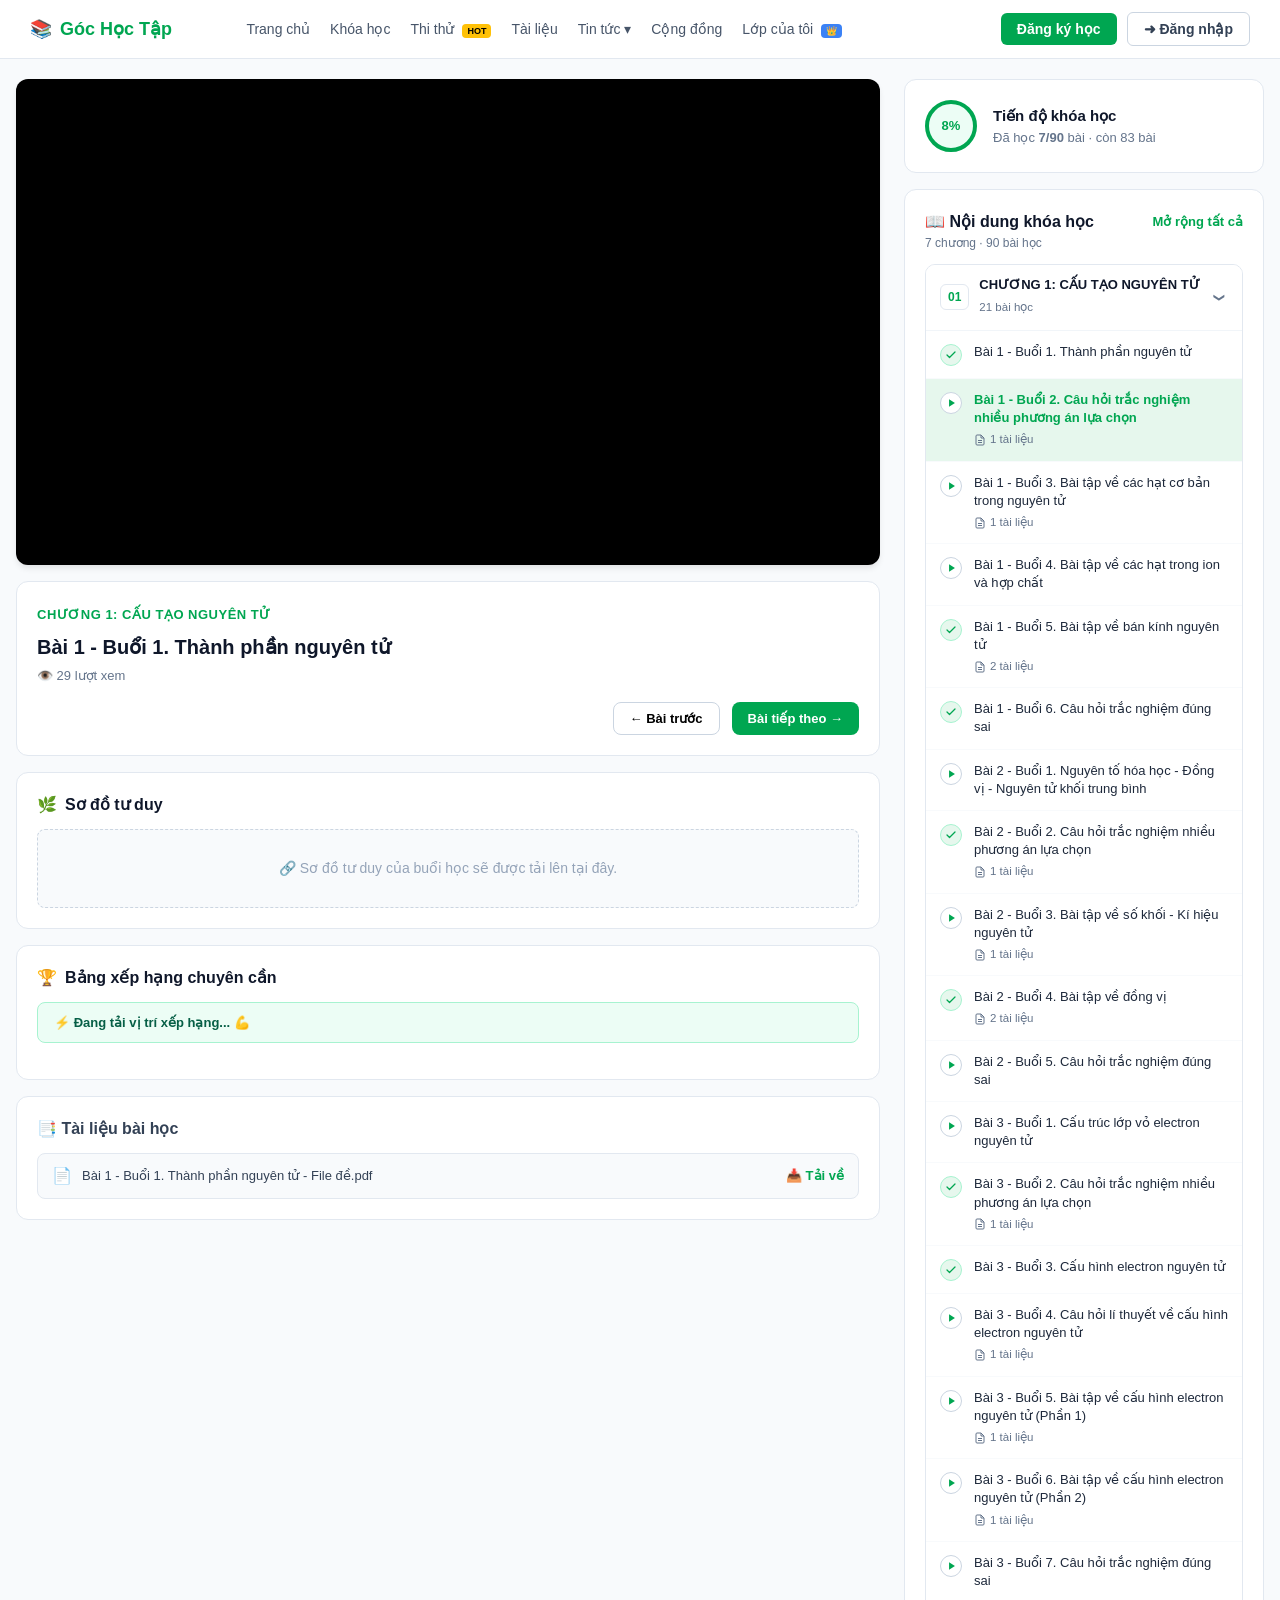
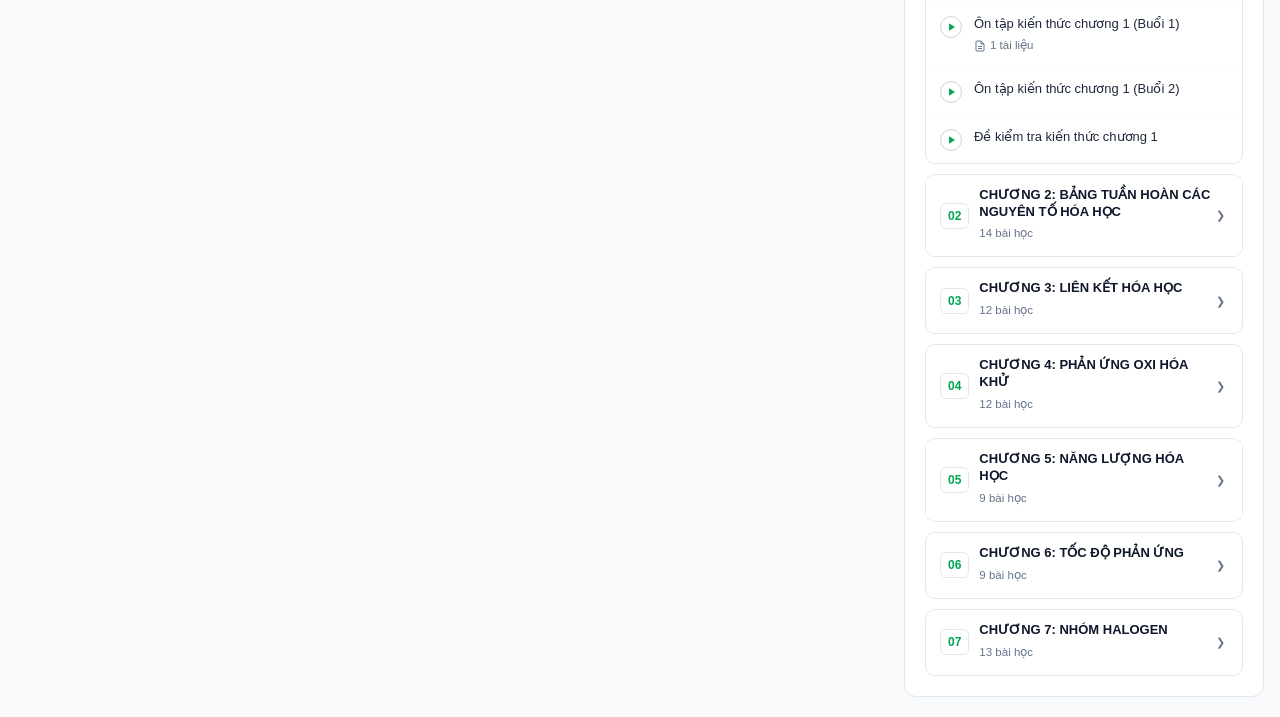
==== commit 9e339b21: "Update index.html" ====
--- a/index.html
+++ b/index.html
@@ -3,190 +3,594 @@
 <head>
     <meta charset="UTF-8">
     <meta name="viewport" content="width=device-width, initial-scale=1.0">
-    <title>Hệ Thống Học Tập Trực Tuyến</title>
-    <!-- Nhúng file CSS trang trí -->
+    <title>Góc Học Tập Cá Nhân</title>
     <link rel="stylesheet" href="style.css">
 </head>
 <body>
 
-    <!-- NAVBAR (THANH ĐIỀU HƯỚNG) -->
-    <nav class="navbar">
-        <a href="#" class="logo">
-            🎓 Nền Tảng Học Tập
-        </a>
-        <div class="nav-links">
-            <a href="#">Khóa học <span class="badge badge-hot">HOT</span></a>
-            <a href="#">Tài liệu <span class="badge badge-vip">VIP</span></a>
-            <a href="#">Bảng xếp hạng</a>
+    <!-- Header Navbar -->
+    <header class="navbar">
+        <div class="logo">
+            <span class="logo-icon">📚</span>
+            <span class="logo-text">Góc Học Tập</span>
+            <span id="admin-badge" class="badge badge-hot" style="display: none; margin-left: 8px;">ADMIN</span>
         </div>
-        <div class="auth-buttons">
-            <span id="user-display" class="user-display-text"></span>
-            <span id="admin-badge" class="badge badge-vip hidden">Admin</span>
-            <div id="auth-btns">
-                <button class="btn btn-outline" onclick="openModal('login')">Đăng nhập</button>
-                <button class="btn btn-primary" onclick="openModal('register')">Đăng ký</button>
-            </div>
-            <button id="logout-btn" class="btn btn-outline hidden" onclick="logout()">Đăng xuất</button>
+
+        <nav class="nav-links">
+            <a href="#">Trang chủ</a>
+            <a href="#">Khóa học</a>
+            <a href="#" class="has-badge">Thi thử <span class="badge badge-hot">HOT</span></a>
+            <a href="#">Tài liệu</a>
+            <a href="#">Tin tức ▾</a>
+            <a href="#">Cộng đồng</a>
+            <a href="#" class="has-badge">Lớp của tôi <span class="badge badge-vip">👑</span></a>
+        </nav>
+
+        <div id="user-display" style="font-weight: bold; color: #00a651; margin-right: 10px;"></div>
+
+        <div id="auth-btns" class="auth-buttons">
+            <button class="btn btn-primary" onclick="openModal('register')">Đăng ký học</button>
+            <button class="btn btn-outline" onclick="openModal('login')">➜ Đăng nhập</button>
         </div>
-    </nav>
-
-    <!-- LAYOUT CHÍNH KHÓA HỌC -->
-    <div class="course-container">
-        
-        <!-- CỘT BÊN TRÁI: VIDEO & BÀI HỌC & TÀI LIỆU -->
-        <div class="left-content">
-            
-            <!-- KHUNG BÀI HỌC VIDEO YOUTUBE -->
+        <button id="logout-btn" class="btn btn-outline" style="display: none;" onclick="logout()">Đăng xuất</button>
+    </header>
+
+    <!-- Main Content Layout -->
+    <main class="course-container">
+        <!-- Cột Trái: Video, Sơ Đồ Tư Duy & Bảng Xếp Hạng -->
+        <section class="left-content">
             <div class="video-wrapper">
-                <iframe id="main-player" src="https://www.youtube.com/embed/dQw4w9WgXcQ?enablejsapi=1" allow="autoplay; encrypted-media" allowfullscreen></iframe>
-            </div>
-
-            <!-- TIÊU ĐỀ & ĐIỀU HƯỚNG BÀI HỌC -->
+                <iframe id="main-player" 
+                        src="https://www.youtube.com/embed/rBUEpdM8z9k?enablejsapi=1" 
+                        frameborder="0" 
+                        allow="accelerometer; autoplay; clipboard-write; encrypted-media; gyroscope; picture-in-picture" 
+                        allowfullscreen>
+                </iframe>
+            </div>
+
             <div class="lesson-header">
-                <span id="chapter-tag" class="chapter-tag">Chương 1: Mở Đầu</span>
-                <h1 id="video-title">Bài 1: Giới thiệu khóa học và lộ trình học tập</h1>
-                <div class="view-count">👁️ 1,250 lượt học</div>
+                <span class="chapter-tag" id="chapter-tag">CHƯƠNG 1: CẤU TẠO NGUYÊN TỬ</span>
+                <h1 id="video-title">Bài 1 - Buổi 1. Thành phần nguyên tử</h1>
+                <p class="view-count">👁️ 29 lượt xem</p>
+                
                 <div class="nav-buttons">
-                    <button class="btn-nav" onclick="prevLesson()">❮ Bài trước</button>
-                    <button class="btn-nav btn-next" onclick="nextLesson()">Bài tiếp theo ❯</button>
-                </div>
-            </div>
-
-            <!-- THÔNG TIN TÀI LIỆU ĐÍNH KÈM -->
+                    <button class="btn-nav btn-prev" onclick="prevLesson()">← Bài trước</button>
+                    <button class="btn-nav btn-next" onclick="nextLesson()">Bài tiếp theo →</button>
+                </div>
+            </div>
+
+            <!-- Khung Sơ Đồ Tư Duy -->
+            <div class="card-section">
+                <div class="card-title"><span class="icon">🌿</span> Sơ đồ tư duy</div>
+                <div class="mindmap-placeholder">
+                    <span class="node-icon">🔗</span> Sơ đồ tư duy của buổi học sẽ được tải lên tại đây.
+                </div>
+            </div>
+
+            <!-- Khung Bảng Xếp Hạng Chuyên Cần -->
+            <div class="card-section">
+                <div class="card-title"><span class="icon">🏆</span> Bảng xếp hạng chuyên cần</div>
+                
+                <div class="user-rank-banner">
+                    <span class="lightning">⚡</span> <span id="my-rank-text">Đang tải vị trí xếp hạng...</span> 💪
+                </div>
+
+                <div id="leaderboard-list" class="leaderboard-list">
+                    <!-- Danh sách xếp hạng render động từ Firestore -->
+                </div>
+            </div>
+
+            <!-- Khung Tài Liệu Bài Học -->
             <div class="document-card">
-                <h3>📎 Tài liệu bài học</h3>
+                <h3>📑 Tài liệu bài học</h3>
                 <div class="doc-item">
-                    <span id="doc-title" class="doc-name">Bài 1 - File đề bài và lý thuyết.pdf</span>
-                    <a id="doc-link" href="#" class="btn-download" target="_blank">Tải về</a>
-                </div>
-            </div>
-
-            <!-- BẢNG XẾP HẠNG REALTIME -->
-            <div class="card-section">
-                <div class="card-title">🏆 Bảng Xếp Hạng Học Viên</div>
-                <div id="my-rank-text" class="user-rank-banner">
-                    Đăng nhập để xem vị trí của bạn trên bảng xếp hạng!
-                </div>
-                <div id="leaderboard-list" class="leaderboard-list">
-                    <!-- Danh sách người dùng sẽ được JavaScript tự động tạo vào đây -->
-                </div>
-            </div>
-
-        </div>
-
-        <!-- CỘT BÊN PHẢI: TIẾN ĐỘ & DANH SÁCH BÀI HỌC -->
-        <div class="right-sidebar">
-            
-            <!-- KHUNG TIẾN ĐỘ HỌC TẬP -->
+                    <span class="doc-icon">📄</span>
+                    <span id="doc-title" class="doc-name">Bài 1 - Buổi 1. Thành phần nguyên tử - File đề.pdf</span>
+                    <a id="doc-link" href="#" class="btn-download" download>📥 Tải về</a>
+                </div>
+            </div>
+        </section>
+
+        <!-- Cột Phải: Tiến Độ & Nội Dung Khóa Học -->
+        <aside class="right-sidebar">
             <div class="progress-card">
                 <div class="circle-progress">
-                    <span>0%</span>
+                    <span>8%</span>
                 </div>
                 <div class="progress-info">
-                    <h4>Tiến độ hoàn thành</h4>
-                    <p>Đã học <strong>0/90</strong> bài · còn 90 bài</p>
-                </div>
-            </div>
-
-            <!-- DANH SÁCH BÀI HỌC (ACCORDION) -->
+                    <h4>Tiến độ khóa học</h4>
+                    <p>Đã học <strong>7/90</strong> bài · còn 83 bài</p>
+                </div>
+            </div>
+
             <div class="playlist-card">
                 <div class="playlist-header">
-                    <h3>Nội dung khóa học</h3>
-                </div>
-                <span class="sub-info">90 bài học · Cập nhật liên tục</span>
+                    <h3>📖 Nội dung khóa học</h3>
+                    <a href="#" class="expand-all">Mở rộng tất cả</a>
+                </div>
+                <span class="sub-info">7 chương · 90 bài học</span>
 
                 <!-- CHƯƠNG 1 -->
                 <details class="chapter-accordion" open>
                     <summary class="chapter-header">
-                        <span class="chapter-badge">Chương 1</span>
-                        <div class="chapter-info">
-                            <h4>Kiến Thức Căn Bản</h4>
-                            <span>2 bài học</span>
+                        <div class="chapter-badge">01</div>
+                        <div class="chapter-info">
+                            <h4>CHƯƠNG 1: CẤU TẠO NGUYÊN TỬ</h4>
+                            <span>21 bài học</span>
                         </div>
                         <span class="arrow-icon"></span>
                     </summary>
                     <ul class="lesson-list">
-                        <li class="lesson-item active" onclick="changeVideo('dQw4w9WgXcQ', 'Bài 1: Giới thiệu khóa học và lộ trình học tập', 'Chương 1: Kiến Thức Căn Bản', '#', this, 0)">
-                            <div class="status-icon play">
-                                <svg viewBox="0 0 24 24" fill="currentColor"><polygon points="5 3 19 12 5 21 5 3"></polygon></svg>
-                            </div>
-                            <div class="lesson-text">
-                                <span class="lesson-title">Bài 1: Giới thiệu khóa học và lộ trình học tập</span>
-                                <span class="doc-count">📄 1 tài liệu</span>
-                            </div>
-                        </li>
-                        <li class="lesson-item" onclick="changeVideo('dQw4w9WgXcQ', 'Bài 2: Hướng dẫn các thao tác cơ bản', 'Chương 1: Kiến Thức Căn Bản', '#', this, 1)">
-                            <div class="status-icon play">
-                                <svg viewBox="0 0 24 24" fill="currentColor"><polygon points="5 3 19 12 5 21 5 3"></polygon></svg>
-                            </div>
-                            <div class="lesson-text">
-                                <span class="lesson-title">Bài 2: Hướng dẫn các thao tác cơ bản</span>
-                                <span class="doc-count">📄 1 tài liệu</span>
+                        <li class="lesson-item completed" onclick="changeVideo('rBUEpdM8z9k', 'Bài 1 - Buổi 1. Thành phần nguyên tử', 'CHƯƠNG 1: CẤU TẠO NGUYÊN TỬ', 'tai-lieu-bai-1.pdf', this, 0)">
+                            <div class="status-icon completed">
+                                <svg viewBox="0 0 24 24" fill="none" stroke="currentColor" stroke-width="2.5" stroke-linecap="round" stroke-linejoin="round"><polyline points="20 6 9 17 4 12"></polyline></svg>
+                            </div>
+                            <div class="lesson-text">
+                                <p class="lesson-title">Bài 1 - Buổi 1. Thành phần nguyên tử</p>
+                            </div>
+                        </li>
+
+                        <li class="lesson-item active" onclick="changeVideo('ID_YOUTUBE_BAI_1_2', 'Bài 1 - Buổi 2. Câu hỏi trắc nghiệm nhiều phương án lựa chọn', 'CHƯƠNG 1: CẤU TẠO NGUYÊN TỬ', 'tai-lieu-bai-1-2.pdf', this, 1)">
+                            <div class="status-icon play">
+                                <svg viewBox="0 0 24 24" fill="currentColor"><polygon points="5,3 19,12 5,21"></polygon></svg>
+                            </div>
+                            <div class="lesson-text">
+                                <p class="lesson-title">Bài 1 - Buổi 2. Câu hỏi trắc nghiệm nhiều phương án lựa chọn</p>
+                                <span class="doc-count"><svg viewBox="0 0 24 24" fill="none" stroke="currentColor" stroke-width="2"><path d="M14 2H6a2 2 0 0 0-2 2v16a2 2 0 0 0 2 2h12a2 2 0 0 0 2-2V8z"></path><polyline points="14 2 14 8 20 8"></polyline><line x1="16" y1="13" x2="8" y2="13"></line><line x1="16" y1="17" x2="8" y2="17"></line></svg> 1 tài liệu</span>
+                            </div>
+                        </li>
+
+                        <li class="lesson-item" onclick="changeVideo('ID_YOUTUBE_BAI_1_3', 'Bài 1 - Buổi 3. Bài tập về các hạt cơ bản trong nguyên tử', 'CHƯƠNG 1: CẤU TẠO NGUYÊN TỬ', 'tai-lieu-bai-1-3.pdf', this, 2)">
+                            <div class="status-icon play">
+                                <svg viewBox="0 0 24 24" fill="currentColor"><polygon points="5,3 19,12 5,21"></polygon></svg>
+                            </div>
+                            <div class="lesson-text">
+                                <p class="lesson-title">Bài 1 - Buổi 3. Bài tập về các hạt cơ bản trong nguyên tử</p>
+                                <span class="doc-count"><svg viewBox="0 0 24 24" fill="none" stroke="currentColor" stroke-width="2"><path d="M14 2H6a2 2 0 0 0-2 2v16a2 2 0 0 0 2 2h12a2 2 0 0 0 2-2V8z"></path><polyline points="14 2 14 8 20 8"></polyline><line x1="16" y1="13" x2="8" y2="13"></line><line x1="16" y1="17" x2="8" y2="17"></line></svg> 1 tài liệu</span>
+                            </div>
+                        </li>
+
+                        <li class="lesson-item" onclick="changeVideo('ID_YOUTUBE_BAI_1_4', 'Bài 1 - Buổi 4. Bài tập về các hạt trong ion và hợp chất', 'CHƯƠNG 1: CẤU TẠO NGUYÊN TỬ', 'tai-lieu-bai-1-4.pdf', this, 3)">
+                            <div class="status-icon play">
+                                <svg viewBox="0 0 24 24" fill="currentColor"><polygon points="5,3 19,12 5,21"></polygon></svg>
+                            </div>
+                            <div class="lesson-text">
+                                <p class="lesson-title">Bài 1 - Buổi 4. Bài tập về các hạt trong ion và hợp chất</p>
+                            </div>
+                        </li>
+
+                        <li class="lesson-item completed" onclick="changeVideo('ID_YOUTUBE_BAI_1_5', 'Bài 1 - Buổi 5. Bài tập về bán kính nguyên tử', 'CHƯƠNG 1: CẤU TẠO NGUYÊN TỬ', 'tai-lieu-bai-1-5.pdf', this, 4)">
+                            <div class="status-icon completed">
+                                <svg viewBox="0 0 24 24" fill="none" stroke="currentColor" stroke-width="2.5" stroke-linecap="round" stroke-linejoin="round"><polyline points="20 6 9 17 4 12"></polyline></svg>
+                            </div>
+                            <div class="lesson-text">
+                                <p class="lesson-title">Bài 1 - Buổi 5. Bài tập về bán kính nguyên tử</p>
+                                <span class="doc-count"><svg viewBox="0 0 24 24" fill="none" stroke="currentColor" stroke-width="2"><path d="M14 2H6a2 2 0 0 0-2 2v16a2 2 0 0 0 2 2h12a2 2 0 0 0 2-2V8z"></path><polyline points="14 2 14 8 20 8"></polyline><line x1="16" y1="13" x2="8" y2="13"></line><line x1="16" y1="17" x2="8" y2="17"></line></svg> 2 tài liệu</span>
+                            </div>
+                        </li>
+
+                        <li class="lesson-item completed" onclick="changeVideo('ID_YOUTUBE_BAI_1_6', 'Bài 1 - Buổi 6. Câu hỏi trắc nghiệm đúng sai', 'CHƯƠNG 1: CẤU TẠO NGUYÊN TỬ', 'tai-lieu-bai-1-6.pdf', this, 5)">
+                            <div class="status-icon completed">
+                                <svg viewBox="0 0 24 24" fill="none" stroke="currentColor" stroke-width="2.5" stroke-linecap="round" stroke-linejoin="round"><polyline points="20 6 9 17 4 12"></polyline></svg>
+                            </div>
+                            <div class="lesson-text">
+                                <p class="lesson-title">Bài 1 - Buổi 6. Câu hỏi trắc nghiệm đúng sai</p>
+                            </div>
+                        </li>
+
+                        <li class="lesson-item" onclick="changeVideo('ID_YOUTUBE_BAI_2_1', 'Bài 2 - Buổi 1. Nguyên tố hóa học - Đồng vị - Nguyên tử khối trung bình', 'CHƯƠNG 1: CẤU TẠO NGUYÊN TỬ', 'tai-lieu-bai-2-1.pdf', this, 6)">
+                            <div class="status-icon play">
+                                <svg viewBox="0 0 24 24" fill="currentColor"><polygon points="5,3 19,12 5,21"></polygon></svg>
+                            </div>
+                            <div class="lesson-text">
+                                <p class="lesson-title">Bài 2 - Buổi 1. Nguyên tố hóa học - Đồng vị - Nguyên tử khối trung bình</p>
+                            </div>
+                        </li>
+
+                        <li class="lesson-item completed" onclick="changeVideo('ID_YOUTUBE_BAI_2_2', 'Bài 2 - Buổi 2. Câu hỏi trắc nghiệm nhiều phương án lựa chọn', 'CHƯƠNG 1: CẤU TẠO NGUYÊN TỬ', 'tai-lieu-bai-2-2.pdf', this, 7)">
+                            <div class="status-icon completed">
+                                <svg viewBox="0 0 24 24" fill="none" stroke="currentColor" stroke-width="2.5" stroke-linecap="round" stroke-linejoin="round"><polyline points="20 6 9 17 4 12"></polyline></svg>
+                            </div>
+                            <div class="lesson-text">
+                                <p class="lesson-title">Bài 2 - Buổi 2. Câu hỏi trắc nghiệm nhiều phương án lựa chọn</p>
+                                <span class="doc-count"><svg viewBox="0 0 24 24" fill="none" stroke="currentColor" stroke-width="2"><path d="M14 2H6a2 2 0 0 0-2 2v16a2 2 0 0 0 2 2h12a2 2 0 0 0 2-2V8z"></path><polyline points="14 2 14 8 20 8"></polyline><line x1="16" y1="13" x2="8" y2="13"></line><line x1="16" y1="17" x2="8" y2="17"></line></svg> 1 tài liệu</span>
+                            </div>
+                        </li>
+
+                        <li class="lesson-item" onclick="changeVideo('ID_YOUTUBE_BAI_2_3', 'Bài 2 - Buổi 3. Bài tập về số khối - Kí hiệu nguyên tử', 'CHƯƠNG 1: CẤU TẠO NGUYÊN TỬ', 'tai-lieu-bai-2-3.pdf', this, 8)">
+                            <div class="status-icon play">
+                                <svg viewBox="0 0 24 24" fill="currentColor"><polygon points="5,3 19,12 5,21"></polygon></svg>
+                            </div>
+                            <div class="lesson-text">
+                                <p class="lesson-title">Bài 2 - Buổi 3. Bài tập về số khối - Kí hiệu nguyên tử</p>
+                                <span class="doc-count"><svg viewBox="0 0 24 24" fill="none" stroke="currentColor" stroke-width="2"><path d="M14 2H6a2 2 0 0 0-2 2v16a2 2 0 0 0 2 2h12a2 2 0 0 0 2-2V8z"></path><polyline points="14 2 14 8 20 8"></polyline><line x1="16" y1="13" x2="8" y2="13"></line><line x1="16" y1="17" x2="8" y2="17"></line></svg> 1 tài liệu</span>
+                            </div>
+                        </li>
+
+                        <li class="lesson-item completed" onclick="changeVideo('ID_YOUTUBE_BAI_2_4', 'Bài 2 - Buổi 4. Bài tập về đồng vị', 'CHƯƠNG 1: CẤU TẠO NGUYÊN TỬ', 'tai-lieu-bai-2-4.pdf', this, 9)">
+                            <div class="status-icon completed">
+                                <svg viewBox="0 0 24 24" fill="none" stroke="currentColor" stroke-width="2.5" stroke-linecap="round" stroke-linejoin="round"><polyline points="20 6 9 17 4 12"></polyline></svg>
+                            </div>
+                            <div class="lesson-text">
+                                <p class="lesson-title">Bài 2 - Buổi 4. Bài tập về đồng vị</p>
+                                <span class="doc-count"><svg viewBox="0 0 24 24" fill="none" stroke="currentColor" stroke-width="2"><path d="M14 2H6a2 2 0 0 0-2 2v16a2 2 0 0 0 2 2h12a2 2 0 0 0 2-2V8z"></path><polyline points="14 2 14 8 20 8"></polyline><line x1="16" y1="13" x2="8" y2="13"></line><line x1="16" y1="17" x2="8" y2="17"></line></svg> 2 tài liệu</span>
+                            </div>
+                        </li>
+
+                        <li class="lesson-item" onclick="changeVideo('ID_YOUTUBE_BAI_2_5', 'Bài 2 - Buổi 5. Câu hỏi trắc nghiệm đúng sai', 'CHƯƠNG 1: CẤU TẠO NGUYÊN TỬ', 'tai-lieu-bai-2-5.pdf', this, 10)">
+                            <div class="status-icon play">
+                                <svg viewBox="0 0 24 24" fill="currentColor"><polygon points="5,3 19,12 5,21"></polygon></svg>
+                            </div>
+                            <div class="lesson-text">
+                                <p class="lesson-title">Bài 2 - Buổi 5. Câu hỏi trắc nghiệm đúng sai</p>
+                            </div>
+                        </li>
+
+                        <li class="lesson-item" onclick="changeVideo('ID_YOUTUBE_BAI_3_1', 'Bài 3 - Buổi 1. Cấu trúc lớp vỏ electron nguyên tử', 'CHƯƠNG 1: CẤU TẠO NGUYÊN TỬ', 'tai-lieu-bai-3-1.pdf', this, 11)">
+                            <div class="status-icon play">
+                                <svg viewBox="0 0 24 24" fill="currentColor"><polygon points="5,3 19,12 5,21"></polygon></svg>
+                            </div>
+                            <div class="lesson-text">
+                                <p class="lesson-title">Bài 3 - Buổi 1. Cấu trúc lớp vỏ electron nguyên tử</p>
+                            </div>
+                        </li>
+
+                        <li class="lesson-item completed" onclick="changeVideo('ID_YOUTUBE_BAI_3_2', 'Bài 3 - Buổi 2. Câu hỏi trắc nghiệm nhiều phương án lựa chọn', 'CHƯƠNG 1: CẤU TẠO NGUYÊN TỬ', 'tai-lieu-bai-3-2.pdf', this, 12)">
+                            <div class="status-icon completed">
+                                <svg viewBox="0 0 24 24" fill="none" stroke="currentColor" stroke-width="2.5" stroke-linecap="round" stroke-linejoin="round"><polyline points="20 6 9 17 4 12"></polyline></svg>
+                            </div>
+                            <div class="lesson-text">
+                                <p class="lesson-title">Bài 3 - Buổi 2. Câu hỏi trắc nghiệm nhiều phương án lựa chọn</p>
+                                <span class="doc-count"><svg viewBox="0 0 24 24" fill="none" stroke="currentColor" stroke-width="2"><path d="M14 2H6a2 2 0 0 0-2 2v16a2 2 0 0 0 2 2h12a2 2 0 0 0 2-2V8z"></path><polyline points="14 2 14 8 20 8"></polyline><line x1="16" y1="13" x2="8" y2="13"></line><line x1="16" y1="17" x2="8" y2="17"></line></svg> 1 tài liệu</span>
+                            </div>
+                        </li>
+
+                        <li class="lesson-item completed" onclick="changeVideo('ID_YOUTUBE_BAI_3_3', 'Bài 3 - Buổi 3. Cấu hình electron nguyên tử', 'CHƯƠNG 1: CẤU TẠO NGUYÊN TỬ', 'tai-lieu-bai-3-3.pdf', this, 13)">
+                            <div class="status-icon completed">
+                                <svg viewBox="0 0 24 24" fill="none" stroke="currentColor" stroke-width="2.5" stroke-linecap="round" stroke-linejoin="round"><polyline points="20 6 9 17 4 12"></polyline></svg>
+                            </div>
+                            <div class="lesson-text">
+                                <p class="lesson-title">Bài 3 - Buổi 3. Cấu hình electron nguyên tử</p>
+                            </div>
+                        </li>
+
+                        <li class="lesson-item" onclick="changeVideo('ID_YOUTUBE_BAI_3_4', 'Bài 3 - Buổi 4. Câu hỏi lí thuyết về cấu hình electron nguyên tử', 'CHƯƠNG 1: CẤU TẠO NGUYÊN TỬ', 'tai-lieu-bai-3-4.pdf', this, 14)">
+                            <div class="status-icon play">
+                                <svg viewBox="0 0 24 24" fill="currentColor"><polygon points="5,3 19,12 5,21"></polygon></svg>
+                            </div>
+                            <div class="lesson-text">
+                                <p class="lesson-title">Bài 3 - Buổi 4. Câu hỏi lí thuyết về cấu hình electron nguyên tử</p>
+                                <span class="doc-count"><svg viewBox="0 0 24 24" fill="none" stroke="currentColor" stroke-width="2"><path d="M14 2H6a2 2 0 0 0-2 2v16a2 2 0 0 0 2 2h12a2 2 0 0 0 2-2V8z"></path><polyline points="14 2 14 8 20 8"></polyline><line x1="16" y1="13" x2="8" y2="13"></line><line x1="16" y1="17" x2="8" y2="17"></line></svg> 1 tài liệu</span>
+                            </div>
+                        </li>
+
+                        <li class="lesson-item" onclick="changeVideo('ID_YOUTUBE_BAI_3_5', 'Bài 3 - Buổi 5. Bài tập về cấu hình electron nguyên tử (Phần 1)', 'CHƯƠNG 1: CẤU TẠO NGUYÊN TỬ', 'tai-lieu-bai-3-5.pdf', this, 15)">
+                            <div class="status-icon play">
+                                <svg viewBox="0 0 24 24" fill="currentColor"><polygon points="5,3 19,12 5,21"></polygon></svg>
+                            </div>
+                            <div class="lesson-text">
+                                <p class="lesson-title">Bài 3 - Buổi 5. Bài tập về cấu hình electron nguyên tử (Phần 1)</p>
+                                <span class="doc-count"><svg viewBox="0 0 24 24" fill="none" stroke="currentColor" stroke-width="2"><path d="M14 2H6a2 2 0 0 0-2 2v16a2 2 0 0 0 2 2h12a2 2 0 0 0 2-2V8z"></path><polyline points="14 2 14 8 20 8"></polyline><line x1="16" y1="13" x2="8" y2="13"></line><line x1="16" y1="17" x2="8" y2="17"></line></svg> 1 tài liệu</span>
+                            </div>
+                        </li>
+
+                        <li class="lesson-item" onclick="changeVideo('ID_YOUTUBE_BAI_3_6', 'Bài 3 - Buổi 6. Bài tập về cấu hình electron nguyên tử (Phần 2)', 'CHƯƠNG 1: CẤU TẠO NGUYÊN TỬ', 'tai-lieu-bai-3-6.pdf', this, 16)">
+                            <div class="status-icon play">
+                                <svg viewBox="0 0 24 24" fill="currentColor"><polygon points="5,3 19,12 5,21"></polygon></svg>
+                            </div>
+                            <div class="lesson-text">
+                                <p class="lesson-title">Bài 3 - Buổi 6. Bài tập về cấu hình electron nguyên tử (Phần 2)</p>
+                                <span class="doc-count"><svg viewBox="0 0 24 24" fill="none" stroke="currentColor" stroke-width="2"><path d="M14 2H6a2 2 0 0 0-2 2v16a2 2 0 0 0 2 2h12a2 2 0 0 0 2-2V8z"></path><polyline points="14 2 14 8 20 8"></polyline><line x1="16" y1="13" x2="8" y2="13"></line><line x1="16" y1="17" x2="8" y2="17"></line></svg> 1 tài liệu</span>
+                            </div>
+                        </li>
+
+                        <li class="lesson-item" onclick="changeVideo('ID_YOUTUBE_BAI_3_7', 'Bài 3 - Buổi 7. Câu hỏi trắc nghiệm đúng sai', 'CHƯƠNG 1: CẤU TẠO NGUYÊN TỬ', 'tai-lieu-bai-3-7.pdf', this, 17)">
+                            <div class="status-icon play">
+                                <svg viewBox="0 0 24 24" fill="currentColor"><polygon points="5,3 19,12 5,21"></polygon></svg>
+                            </div>
+                            <div class="lesson-text">
+                                <p class="lesson-title">Bài 3 - Buổi 7. Câu hỏi trắc nghiệm đúng sai</p>
+                            </div>
+                        </li>
+
+                        <li class="lesson-item" onclick="changeVideo('ID_YOUTUBE_ON_TAP_1', 'Ôn tập kiến thức chương 1 (Buổi 1)', 'CHƯƠNG 1: CẤU TẠO NGUYÊN TỬ', 'tai-lieu-on-tap-1.pdf', this, 18)">
+                            <div class="status-icon play">
+                                <svg viewBox="0 0 24 24" fill="currentColor"><polygon points="5,3 19,12 5,21"></polygon></svg>
+                            </div>
+                            <div class="lesson-text">
+                                <p class="lesson-title">Ôn tập kiến thức chương 1 (Buổi 1)</p>
+                                <span class="doc-count"><svg viewBox="0 0 24 24" fill="none" stroke="currentColor" stroke-width="2"><path d="M14 2H6a2 2 0 0 0-2 2v16a2 2 0 0 0 2 2h12a2 2 0 0 0 2-2V8z"></path><polyline points="14 2 14 8 20 8"></polyline><line x1="16" y1="13" x2="8" y2="13"></line><line x1="16" y1="17" x2="8" y2="17"></line></svg> 1 tài liệu</span>
+                            </div>
+                        </li>
+
+                        <li class="lesson-item" onclick="changeVideo('ID_YOUTUBE_ON_TAP_2', 'Ôn tập kiến thức chương 1 (Buổi 2)', 'CHƯƠNG 1: CẤU TẠO NGUYÊN TỬ', 'tai-lieu-on-tap-2.pdf', this, 19)">
+                            <div class="status-icon play">
+                                <svg viewBox="0 0 24 24" fill="currentColor"><polygon points="5,3 19,12 5,21"></polygon></svg>
+                            </div>
+                            <div class="lesson-text">
+                                <p class="lesson-title">Ôn tập kiến thức chương 1 (Buổi 2)</p>
+                            </div>
+                        </li>
+
+                        <li class="lesson-item" onclick="changeVideo('ID_YOUTUBE_KIEM_TRA_1', 'Đề kiểm tra kiến thức chương 1', 'CHƯƠNG 1: CẤU TẠO NGUYÊN TỬ', 'tai-lieu-kiem-tra-1.pdf', this, 20)">
+                            <div class="status-icon play">
+                                <svg viewBox="0 0 24 24" fill="currentColor"><polygon points="5,3 19,12 5,21"></polygon></svg>
+                            </div>
+                            <div class="lesson-text">
+                                <p class="lesson-title">Đề kiểm tra kiến thức chương 1</p>
                             </div>
                         </li>
                     </ul>
                 </details>
 
-            </div>
-
-        </div>
-
-    </div>
-
-    <!-- MODAL ĐĂNG NHẬP / ĐĂNG KÝ -->
+                <!-- CHƯƠNG 2 -->
+                <details class="chapter-accordion">
+                    <summary class="chapter-header">
+                        <div class="chapter-badge">02</div>
+                        <div class="chapter-info">
+                            <h4>CHƯƠNG 2: BẢNG TUẦN HOÀN CÁC NGUYÊN TỐ HÓA HỌC</h4>
+                            <span>14 bài học</span>
+                        </div>
+                        <span class="arrow-icon"></span>
+                    </summary>
+                    <ul class="lesson-list">
+                        <li class="lesson-item" onclick="changeVideo('ID_YOUTUBE_BAI_22', 'Bài 5 - Buổi 1. Cấu tạo bảng tuần hoàn các nguyên tố hóa học', 'CHƯƠNG 2: BẢNG TUẦN HOÀN CÁC NGUYÊN TỐ HÓA HỌC', 'tai-lieu-bai-22.pdf', this, 21)">
+                            <div class="status-icon play">
+                                <svg viewBox="0 0 24 24" fill="currentColor"><polygon points="5,3 19,12 5,21"></polygon></svg>
+                            </div>
+                            <div class="lesson-text">
+                                <p class="lesson-title">Bài 5 - Buổi 1. Cấu tạo bảng tuần hoàn các nguyên tố hóa học</p>
+                            </div>
+                        </li>
+
+                        <li class="lesson-item" onclick="changeVideo('ID_YOUTUBE_BAI_23', 'Bài 5 - Buổi 2. Câu hỏi trắc nghiệm nhiều phương án lựa chọn', 'CHƯƠNG 2: BẢNG TUẦN HOÀN CÁC NGUYÊN TỐ HÓA HỌC', 'tai-lieu-bai-23.pdf', this, 22)">
+                            <div class="status-icon play">
+                                <svg viewBox="0 0 24 24" fill="currentColor"><polygon points="5,3 19,12 5,21"></polygon></svg>
+                            </div>
+                            <div class="lesson-text">
+                                <p class="lesson-title">Bài 5 - Buổi 2. Câu hỏi trắc nghiệm nhiều phương án lựa chọn</p>
+                                <span class="doc-count"><svg viewBox="0 0 24 24" fill="none" stroke="currentColor" stroke-width="2"><path d="M14 2H6a2 2 0 0 0-2 2v16a2 2 0 0 0 2 2h12a2 2 0 0 0 2-2V8z"></path><polyline points="14 2 14 8 20 8"></polyline><line x1="16" y1="13" x2="8" y2="13"></line><line x1="16" y1="17" x2="8" y2="17"></line></svg> 1 tài liệu</span>
+                            </div>
+                        </li>
+
+                        <li class="lesson-item" onclick="changeVideo('ID_YOUTUBE_BAI_24', 'Bài 5 - Buổi 3. Bài tập về cấu tạo bảng tuần hoàn', 'CHƯƠNG 2: BẢNG TUẦN HOÀN CÁC NGUYÊN TỐ HÓA HỌC', 'tai-lieu-bai-24.pdf', this, 23)">
+                            <div class="status-icon play">
+                                <svg viewBox="0 0 24 24" fill="currentColor"><polygon points="5,3 19,12 5,21"></polygon></svg>
+                            </div>
+                            <div class="lesson-text">
+                                <p class="lesson-title">Bài 5 - Buổi 3. Bài tập về cấu tạo bảng tuần hoàn</p>
+                            </div>
+                        </li>
+
+                        <li class="lesson-item" onclick="changeVideo('ID_YOUTUBE_BAI_25', 'Bài 6 - Buổi 1. Xu hướng biến đổi một số tính chất của nguyên tử các nguyên tố trong một chu kì và trong một nhóm', 'CHƯƠNG 2: BẢNG TUẦN HOÀN CÁC NGUYÊN TỐ HÓA HỌC', 'tai-lieu-bai-25.pdf', this, 24)">
+                            <div class="status-icon play">
+                                <svg viewBox="0 0 24 24" fill="currentColor"><polygon points="5,3 19,12 5,21"></polygon></svg>
+                            </div>
+                            <div class="lesson-text">
+                                <p class="lesson-title">Bài 6 - Buổi 1. Xu hướng biến đổi một số tính chất của nguyên tử các nguyên tố trong một chu kì và trong một nhóm</p>
+                                <span class="doc-count"><svg viewBox="0 0 24 24" fill="none" stroke="currentColor" stroke-width="2"><path d="M14 2H6a2 2 0 0 0-2 2v16a2 2 0 0 0 2 2h12a2 2 0 0 0 2-2V8z"></path><polyline points="14 2 14 8 20 8"></polyline><line x1="16" y1="13" x2="8" y2="13"></line><line x1="16" y1="17" x2="8" y2="17"></line></svg> 1 tài liệu</span>
+                            </div>
+                        </li>
+
+                        <li class="lesson-item" onclick="changeVideo('ID_YOUTUBE_BAI_26', 'Bài 6 - Buổi 2. Câu hỏi lí thuyết về xu hướng biến đổi một số tính chất của nguyên tử các nguyên tố trong một chu kì và trong một nhóm - Phần 1', 'CHƯƠNG 2: BẢNG TUẦN HOÀN CÁC NGUYÊN TỐ HÓA HỌC', 'tai-lieu-bai-26.pdf', this, 25)">
+                            <div class="status-icon play">
+                                <svg viewBox="0 0 24 24" fill="currentColor"><polygon points="5,3 19,12 5,21"></polygon></svg>
+                            </div>
+                            <div class="lesson-text">
+                                <p class="lesson-title">Bài 6 - Buổi 2. Câu hỏi lí thuyết về xu hướng biến đổi một số tính chất của nguyên tử các nguyên tố trong một chu kì và trong một nhóm - Phần 1</p>
+                                <span class="doc-count"><svg viewBox="0 0 24 24" fill="none" stroke="currentColor" stroke-width="2"><path d="M14 2H6a2 2 0 0 0-2 2v16a2 2 0 0 0 2 2h12a2 2 0 0 0 2-2V8z"></path><polyline points="14 2 14 8 20 8"></polyline><line x1="16" y1="13" x2="8" y2="13"></line><line x1="16" y1="17" x2="8" y2="17"></line></svg> 1 tài liệu</span>
+                            </div>
+                        </li>
+
+                        <li class="lesson-item" onclick="changeVideo('ID_YOUTUBE_BAI_27', 'Bài 6 - Buổi 3. Câu hỏi lí thuyết về xu hướng biến đổi một số tính chất của nguyên tử các nguyên tố trong một chu kì và trong một nhóm - Phần 2', 'CHƯƠNG 2: BẢNG TUẦN HOÀN CÁC NGUYÊN TỐ HÓA HỌC', 'tai-lieu-bai-27.pdf', this, 26)">
+                            <div class="status-icon play">
+                                <svg viewBox="0 0 24 24" fill="currentColor"><polygon points="5,3 19,12 5,21"></polygon></svg>
+                            </div>
+                            <div class="lesson-text">
+                                <p class="lesson-title">Bài 6 - Buổi 3. Câu hỏi lí thuyết về xu hướng biến đổi một số tính chất của nguyên tử các nguyên tố trong một chu kì và trong một nhóm - Phần 2</p>
+                                <span class="doc-count"><svg viewBox="0 0 24 24" fill="none" stroke="currentColor" stroke-width="2"><path d="M14 2H6a2 2 0 0 0-2 2v16a2 2 0 0 0 2 2h12a2 2 0 0 0 2-2V8z"></path><polyline points="14 2 14 8 20 8"></polyline><line x1="16" y1="13" x2="8" y2="13"></line><line x1="16" y1="17" x2="8" y2="17"></line></svg> 1 tài liệu</span>
+                            </div>
+                        </li>
+
+                        <li class="lesson-item" onclick="changeVideo('ID_YOUTUBE_BAI_28', 'Bài 6 - Buổi 4. Câu hỏi lí thuyết về xu hướng biến đổi một số tính chất của nguyên tử các nguyên tố trong một chu kì và trong một nhóm - Phần 3', 'CHƯƠNG 2: BẢNG TUẦN HOÀN CÁC NGUYÊN TỐ HÓA HỌC', 'tai-lieu-bai-28.pdf', this, 27)">
+                            <div class="status-icon play">
+                                <svg viewBox="0 0 24 24" fill="currentColor"><polygon points="5,3 19,12 5,21"></polygon></svg>
+                            </div>
+                            <div class="lesson-text">
+                                <p class="lesson-title">Bài 6 - Buổi 4. Câu hỏi lí thuyết về xu hướng biến đổi một số tính chất của nguyên tử các nguyên tố trong một chu kì và trong một nhóm - Phần 3</p>
+                                <span class="doc-count"><svg viewBox="0 0 24 24" fill="none" stroke="currentColor" stroke-width="2"><path d="M14 2H6a2 2 0 0 0-2 2v16a2 2 0 0 0 2 2h12a2 2 0 0 0 2-2V8z"></path><polyline points="14 2 14 8 20 8"></polyline><line x1="16" y1="13" x2="8" y2="13"></line><line x1="16" y1="17" x2="8" y2="17"></line></svg> 1 tài liệu</span>
+                            </div>
+                        </li>
+
+                        <li class="lesson-item" onclick="changeVideo('ID_YOUTUBE_BAI_29', 'Bài 7 - Buổi 1. Xu hướng biến đổi thành phần và một số tính chất của hợp chất trong chu kì', 'CHƯƠNG 2: BẢNG TUẦN HOÀN CÁC NGUYÊN TỐ HÓA HỌC', 'tai-lieu-bai-29.pdf', this, 28)">
+                            <div class="status-icon play">
+                                <svg viewBox="0 0 24 24" fill="currentColor"><polygon points="5,3 19,12 5,21"></polygon></svg>
+                            </div>
+                            <div class="lesson-text">
+                                <p class="lesson-title">Bài 7 - Buổi 1. Xu hướng biến đổi thành phần và một số tính chất của hợp chất trong chu kì</p>
+                                <span class="doc-count"><svg viewBox="0 0 24 24" fill="none" stroke="currentColor" stroke-width="2"><path d="M14 2H6a2 2 0 0 0-2 2v16a2 2 0 0 0 2 2h12a2 2 0 0 0 2-2V8z"></path><polyline points="14 2 14 8 20 8"></polyline><line x1="16" y1="13" x2="8" y2="13"></line><line x1="16" y1="17" x2="8" y2="17"></line></svg> 1 tài liệu</span>
+                            </div>
+                        </li>
+
+                        <li class="lesson-item" onclick="changeVideo('ID_YOUTUBE_BAI_30', 'Bài 7 - Buổi 2. Câu hỏi lí thuyết về xu hướng biến đổi thành phần và tính chất của hợp chất trong một chu kì', 'CHƯƠNG 2: BẢNG TUẦN HOÀN CÁC NGUYÊN TỐ HÓA HỌC', 'tai-lieu-bai-30.pdf', this, 29)">
+                            <div class="status-icon play">
+                                <svg viewBox="0 0 24 24" fill="currentColor"><polygon points="5,3 19,12 5,21"></polygon></svg>
+                            </div>
+                            <div class="lesson-text">
+                                <p class="lesson-title">Bài 7 - Buổi 2. Câu hỏi lí thuyết về xu hướng biến đổi thành phần và tính chất của hợp chất trong một chu kì</p>
+                                <span class="doc-count"><svg viewBox="0 0 24 24" fill="none" stroke="currentColor" stroke-width="2"><path d="M14 2H6a2 2 0 0 0-2 2v16a2 2 0 0 0 2 2h12a2 2 0 0 0 2-2V8z"></path><polyline points="14 2 14 8 20 8"></polyline><line x1="16" y1="13" x2="8" y2="13"></line><line x1="16" y1="17" x2="8" y2="17"></line></svg> 1 tài liệu</span>
+                            </div>
+                        </li>
+
+                        <li class="lesson-item" onclick="changeVideo('ID_YOUTUBE_BAI_31', 'Bài 8 - Buổi 1. Câu hỏi về định luật tuần hoàn và ý nghĩa bảng tuần hoàn', 'CHƯƠNG 2: BẢNG TUẦN HOÀN CÁC NGUYÊN TỐ HÓA HỌC', 'tai-lieu-bai-31.pdf', this, 30)">
+                            <div class="status-icon play">
+                                <svg viewBox="0 0 24 24" fill="currentColor"><polygon points="5,3 19,12 5,21"></polygon></svg>
+                            </div>
+                            <div class="lesson-text">
+                                <p class="lesson-title">Bài 8 - Buổi 1. Câu hỏi về định luật tuần hoàn và ý nghĩa bảng tuần hoàn</p>
+                                <span class="doc-count"><svg viewBox="0 0 24 24" fill="none" stroke="currentColor" stroke-width="2"><path d="M14 2H6a2 2 0 0 0-2 2v16a2 2 0 0 0 2 2h12a2 2 0 0 0 2-2V8z"></path><polyline points="14 2 14 8 20 8"></polyline><line x1="16" y1="13" x2="8" y2="13"></line><line x1="16" y1="17" x2="8" y2="17"></line></svg> 1 tài liệu</span>
+                            </div>
+                        </li>
+
+                        <li class="lesson-item" onclick="changeVideo('ID_YOUTUBE_BAI_32', 'Bài 8 - Buổi 2. Các dạng bài tập trọng tâm về Bảng tuần hoàn các nguyên tố hóa học', 'CHƯƠNG 2: BẢNG TUẦN HOÀN CÁC NGUYÊN TỐ HÓA HỌC', 'tai-lieu-bai-32.pdf', this, 31)">
+                            <div class="status-icon play">
+                                <svg viewBox="0 0 24 24" fill="currentColor"><polygon points="5,3 19,12 5,21"></polygon></svg>
+                            </div>
+                            <div class="lesson-text">
+                                <p class="lesson-title">Bài 8 - Buổi 2. Các dạng bài tập trọng tâm về Bảng tuần hoàn các nguyên tố hóa học</p>
+                                <span class="doc-count"><svg viewBox="0 0 24 24" fill="none" stroke="currentColor" stroke-width="2"><path d="M14 2H6a2 2 0 0 0-2 2v16a2 2 0 0 0 2 2h12a2 2 0 0 0 2-2V8z"></path><polyline points="14 2 14 8 20 8"></polyline><line x1="16" y1="13" x2="8" y2="13"></line><line x1="16" y1="17" x2="8" y2="17"></line></svg> 1 tài liệu</span>
+                            </div>
+                        </li>
+
+                        <li class="lesson-item" onclick="changeVideo('ID_YOUTUBE_BAI_33', 'Ôn tập kiến thức chương 2 (Buổi 1)', 'CHƯƠNG 2: BẢNG TUẦN HOÀN CÁC NGUYÊN TỐ HÓA HỌC', 'tai-lieu-bai-33.pdf', this, 32)">
+                            <div class="status-icon play">
+                                <svg viewBox="0 0 24 24" fill="currentColor"><polygon points="5,3 19,12 5,21"></polygon></svg>
+                            </div>
+                            <div class="lesson-text">
+                                <p class="lesson-title">Ôn tập kiến thức chương 2 (Buổi 1)</p>
+                            </div>
+                        </li>
+
+                        <li class="lesson-item" onclick="changeVideo('ID_YOUTUBE_BAI_34', 'Ôn tập kiến thức chương 2 (Buổi 2)', 'CHƯƠNG 2: BẢNG TUẦN HOÀN CÁC NGUYÊN TỐ HÓA HỌC', 'tai-lieu-bai-34.pdf', this, 33)">
+                            <div class="status-icon play">
+                                <svg viewBox="0 0 24 24" fill="currentColor"><polygon points="5,3 19,12 5,21"></polygon></svg>
+                            </div>
+                            <div class="lesson-text">
+                                <p class="lesson-title">Ôn tập kiến thức chương 2 (Buổi 2)</p>
+                            </div>
+                        </li>
+
+                        <li class="lesson-item" onclick="changeVideo('ID_YOUTUBE_BAI_35', 'Đề kiểm tra kiến thức chương 2', 'CHƯƠNG 2: BẢNG TUẦN HOÀN CÁC NGUYÊN TỐ HÓA HỌC', 'tai-lieu-bai-35.pdf', this, 34)">
+                            <div class="status-icon play">
+                                <svg viewBox="0 0 24 24" fill="currentColor"><polygon points="5,3 19,12 5,21"></polygon></svg>
+                            </div>
+                            <div class="lesson-text">
+                                <p class="lesson-title">Đề kiểm tra kiến thức chương 2</p>
+                            </div>
+                        </li>
+                    </ul>
+                </details>
+
+                <!-- CHƯƠNG 3 -->
+                <details class="chapter-accordion">
+                    <summary class="chapter-header">
+                        <div class="chapter-badge">03</div>
+                        <div class="chapter-info">
+                            <h4>CHƯƠNG 3: LIÊN KẾT HÓA HỌC</h4>
+                            <span>12 bài học</span>
+                        </div>
+                        <span class="arrow-icon"></span>
+                    </summary>
+                </details>
+
+                <!-- CHƯƠNG 4 -->
+                <details class="chapter-accordion">
+                    <summary class="chapter-header">
+                        <div class="chapter-badge">04</div>
+                        <div class="chapter-info">
+                            <h4>CHƯƠNG 4: PHẢN ỨNG OXI HÓA KHỬ</h4>
+                            <span>12 bài học</span>
+                        </div>
+                        <span class="arrow-icon"></span>
+                    </summary>
+                </details>
+
+                <!-- CHƯƠNG 5 -->
+                <details class="chapter-accordion">
+                    <summary class="chapter-header">
+                        <div class="chapter-badge">05</div>
+                        <div class="chapter-info">
+                            <h4>CHƯƠNG 5: NĂNG LƯỢNG HÓA HỌC</h4>
+                            <span>9 bài học</span>
+                        </div>
+                        <span class="arrow-icon"></span>
+                    </summary>
+                </details>
+
+                <!-- CHƯƠNG 6 -->
+                <details class="chapter-accordion">
+                    <summary class="chapter-header">
+                        <div class="chapter-badge">06</div>
+                        <div class="chapter-info">
+                            <h4>CHƯƠNG 6: TỐC ĐỘ PHẢN ỨNG</h4>
+                            <span>9 bài học</span>
+                        </div>
+                        <span class="arrow-icon"></span>
+                    </summary>
+                </details>
+
+                <!-- CHƯƠNG 7 -->
+                <details class="chapter-accordion">
+                    <summary class="chapter-header">
+                        <div class="chapter-badge">07</div>
+                        <div class="chapter-info">
+                            <h4>CHƯƠNG 7: NHÓM HALOGEN</h4>
+                            <span>13 bài học</span>
+                        </div>
+                        <span class="arrow-icon"></span>
+                    </summary>
+                </details>
+
+            </div>
+        </aside>
+    </main>
+
+    <!-- Modal Đăng nhập / Đăng ký -->
     <div id="authModal" class="modal-overlay" onclick="closeModalOnOverlay(event)">
         <div class="modal-box">
             <span class="close-btn" onclick="closeModal()">&times;</span>
-            
+            <div class="auth-header">
+                <h2 id="modal-title">Tài khoản học tập</h2>
+            </div>
             <div class="tab-header">
                 <button id="tab-login-btn" class="tab-btn active" onclick="switchTab('login')">Đăng nhập</button>
                 <button id="tab-register-btn" class="tab-btn" onclick="switchTab('register')">Đăng ký</button>
             </div>
 
-            <!-- FORM ĐĂNG NHẬP -->
+            <!-- Form Đăng nhập -->
             <form id="login-form" class="auth-form" onsubmit="handleAuth(event, 'login')">
                 <div class="form-group">
-                    <label for="login-email">Email</label>
+                    <label>Email</label>
                     <input type="email" id="login-email" required placeholder="nhapemail@gmail.com">
                 </div>
                 <div class="form-group">
-                    <label for="login-pass">Mật khẩu</label>
+                    <label>Mật khẩu</label>
                     <input type="password" id="login-pass" required placeholder="••••••••">
                 </div>
                 <button type="submit" class="submit-btn green-btn">Đăng nhập</button>
+
+                <div class="divider"><span>hoặc</span></div>
+                <button type="button" class="google-btn" onclick="loginWithGoogle()">
+                    <img src="https://www.gstatic.com/firebasejs/ui/2.0.0/images/auth/google.svg" alt="Google">
+                    Đăng nhập bằng Google
+                </button>
             </form>
 
-            <!-- FORM ĐĂNG KÝ -->
+            <!-- Form Đăng ký -->
             <form id="register-form" class="auth-form hidden" onsubmit="handleAuth(event, 'register')">
                 <div class="form-group">
-                    <label for="register-fullname">Họ và tên</label>
+                    <label>Họ và tên</label>
                     <input type="text" id="register-fullname" required placeholder="Nguyễn Văn A">
                 </div>
                 <div class="form-group">
-                    <label for="register-email">Email</label>
-                    <input type="email" id="register-email" required placeholder="nhapemail@gmail.com">
+                    <label>Email</label>
+                    <input type="email" id="register-email" required placeholder="email@gmail.com">
                 </div>
                 <div class="form-group">
-                    <label for="register-pass">Mật khẩu</label>
-                    <input type="password" id="register-pass" required placeholder="••••••••">
+                    <label>Mật khẩu</label>
+                    <input type="password" id="register-pass" minlength="6" required placeholder="Tạo mật khẩu">
                 </div>
                 <button type="submit" class="submit-btn green-btn">Tạo tài khoản</button>
+
+                <div class="divider"><span>hoặc</span></div>
+                <button type="button" class="google-btn" onclick="loginWithGoogle()">
+                    <img src="https://www.gstatic.com/firebasejs/ui/2.0.0/images/auth/google.svg" alt="Google">
+                    Đăng ký bằng Google
+                </button>
             </form>
-
-            <div class="divider">
-                <span>Hoặc</span>
-            </div>
-
-            <!-- NÚT ĐĂNG NHẬP GOOGLE -->
-            <button class="google-btn" onclick="loginWithGoogle()">
-                <img src="https://www.gstatic.com/firebasejs/ui/2.0.0/images/auth/google.svg" alt="Google Logo">
-                Tiếp tục với Google
-            </button>
         </div>
     </div>
 
-    <!-- Nhúng file JavaScript xử lý logic cuối body (dùng type="module" để kết nối Firebase) -->
     <script type="module" src="script.js"></script>
-
 </body>
 </html>
